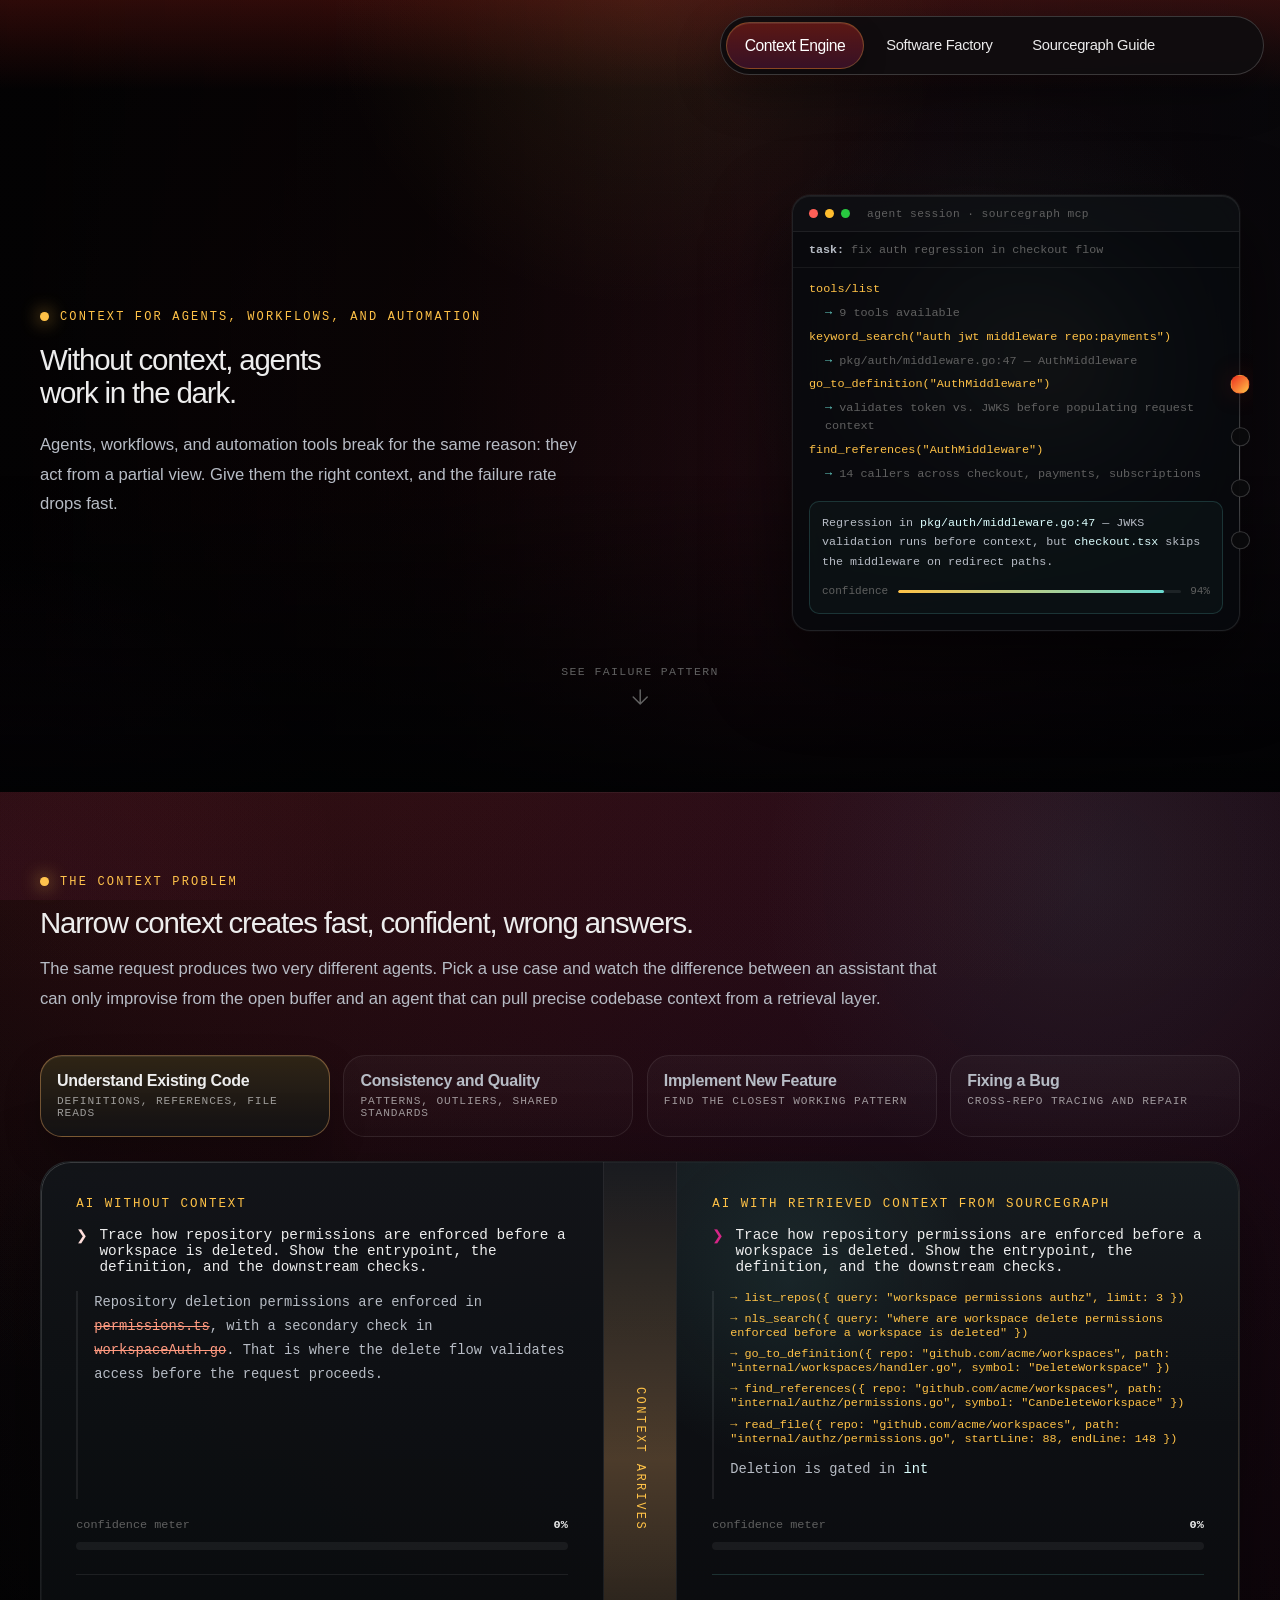
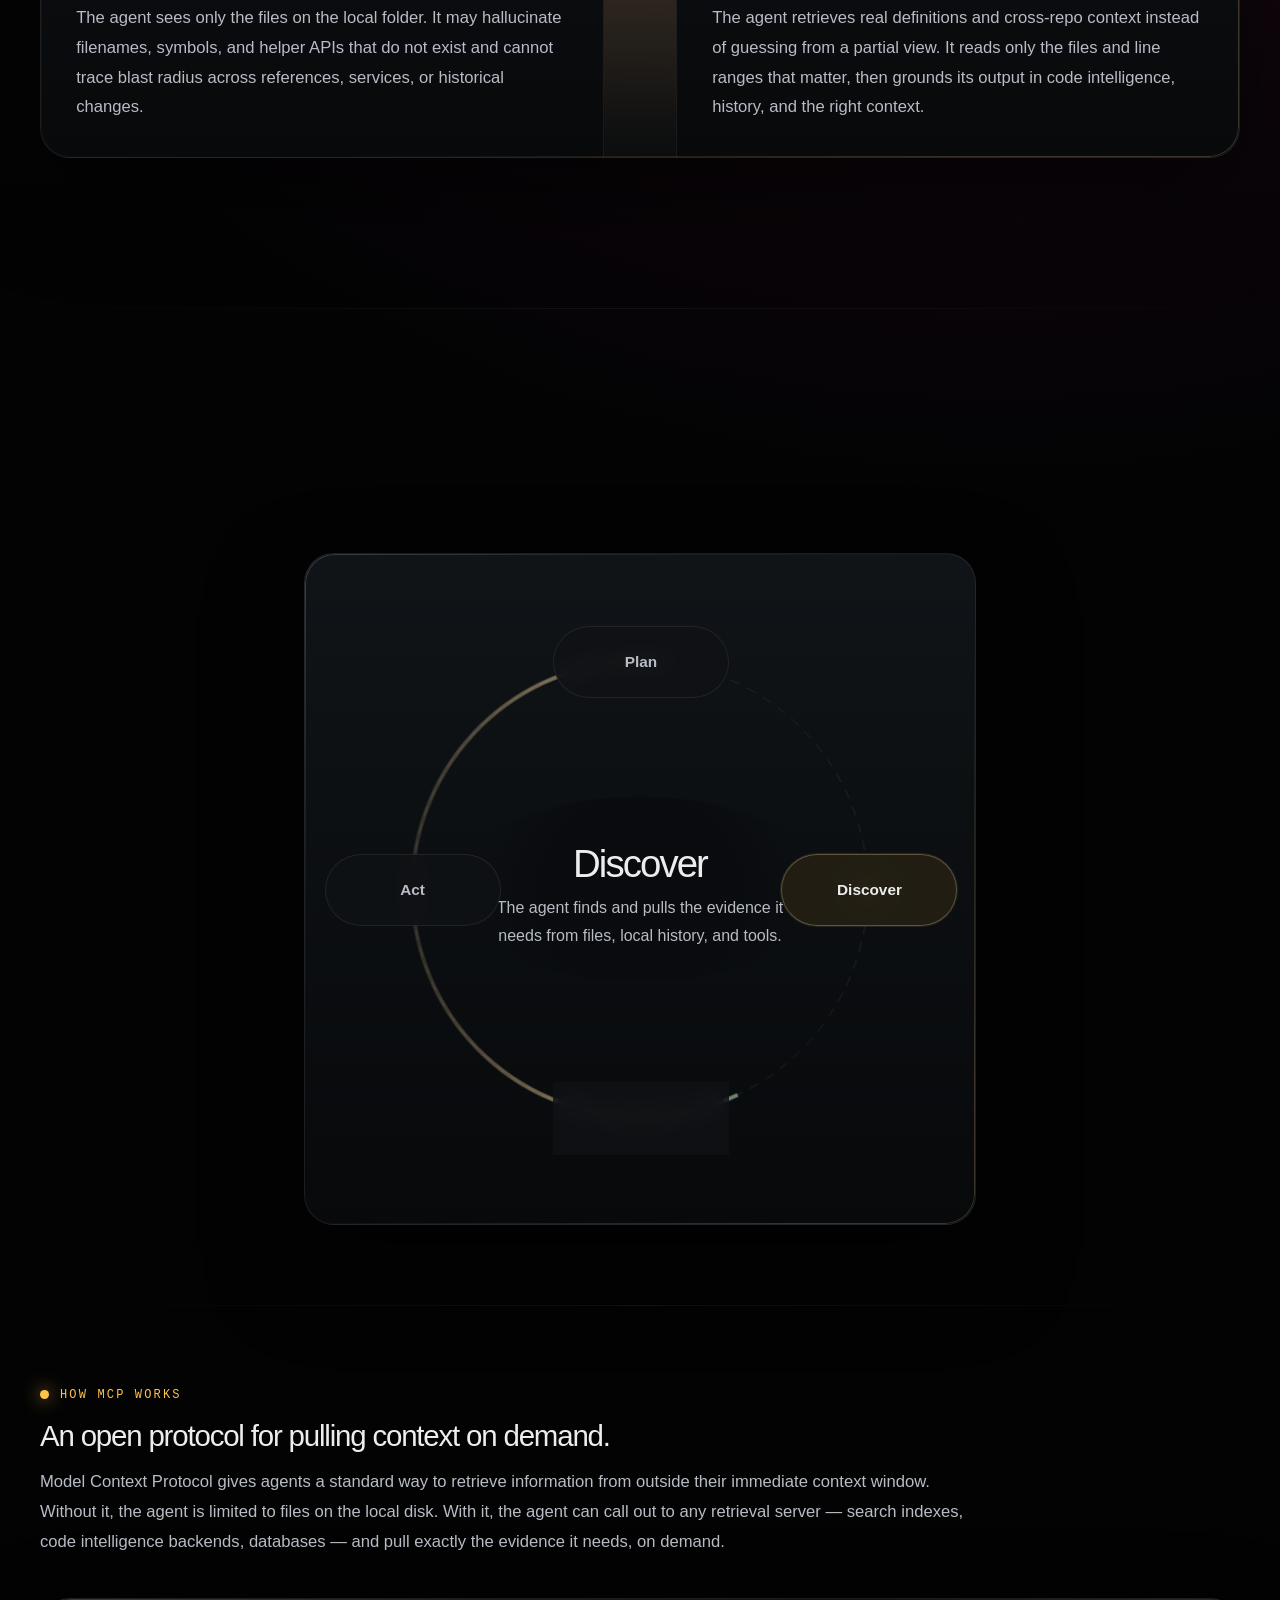
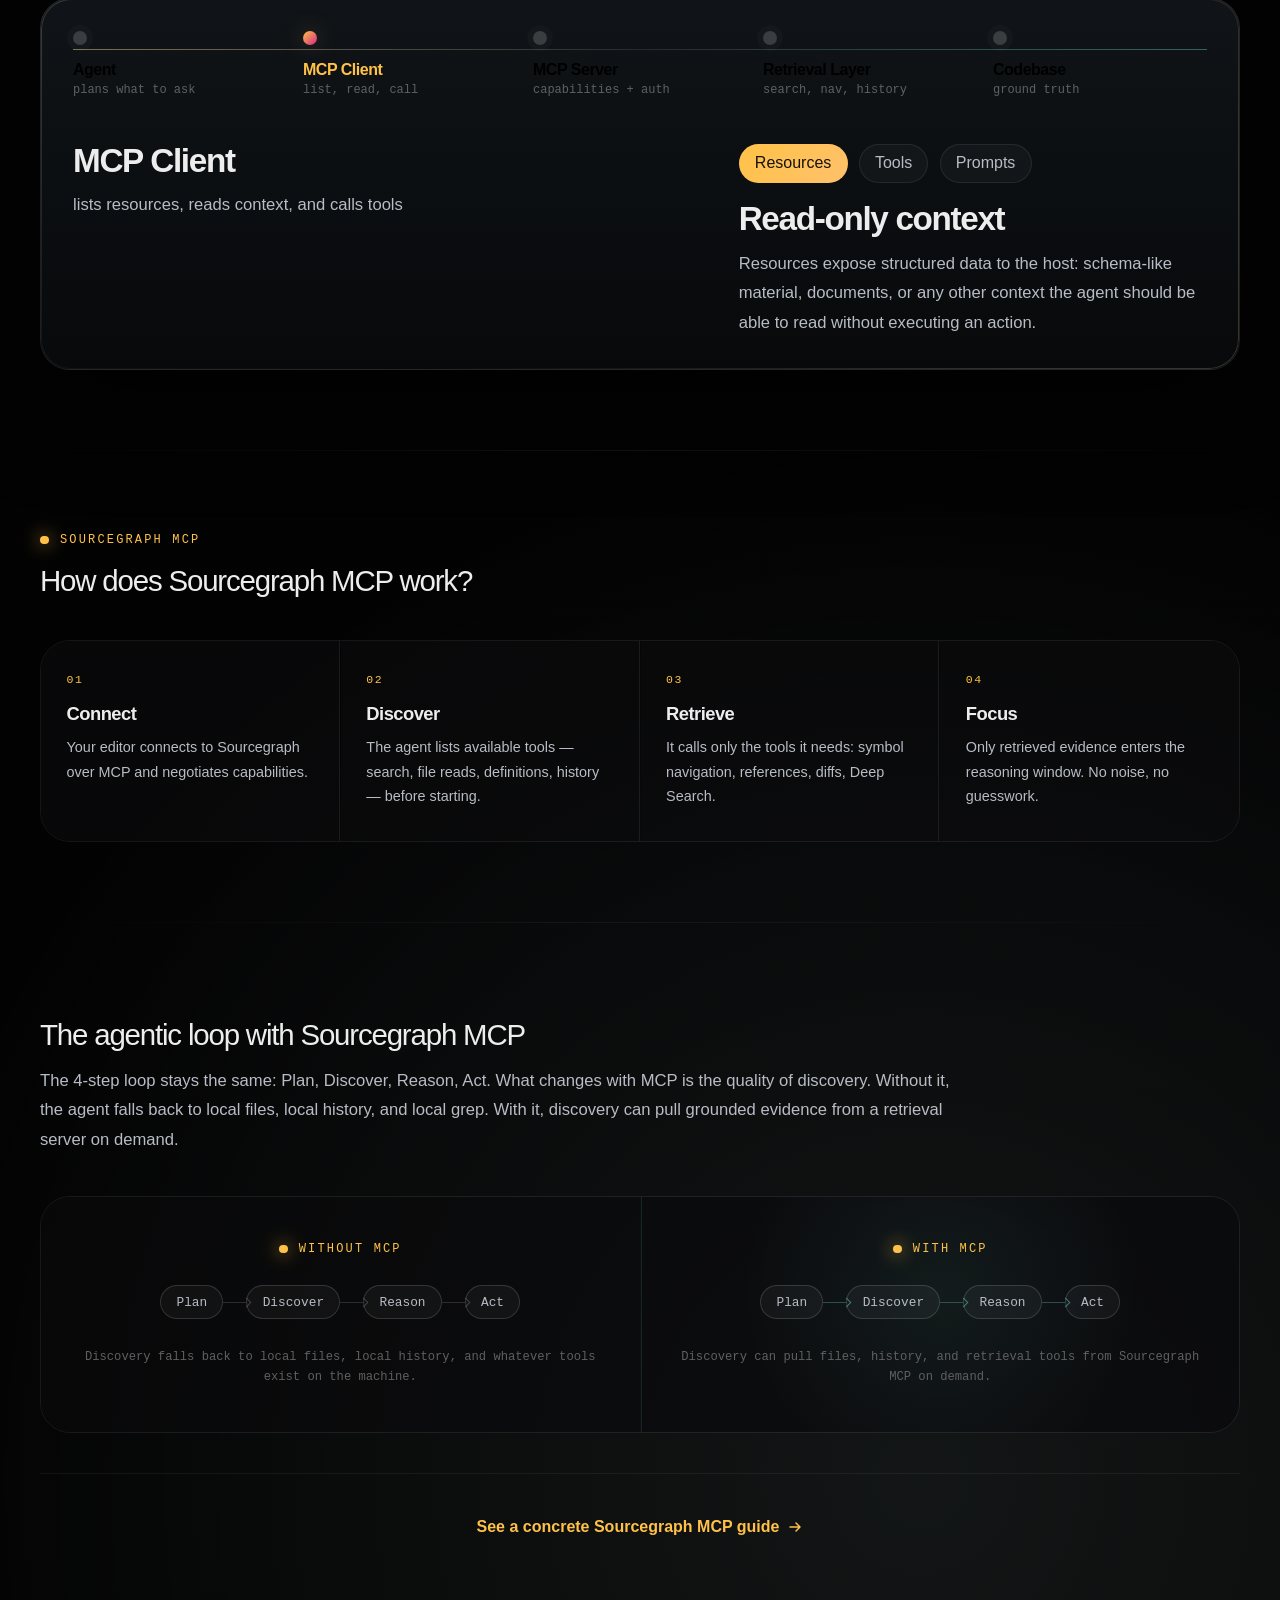
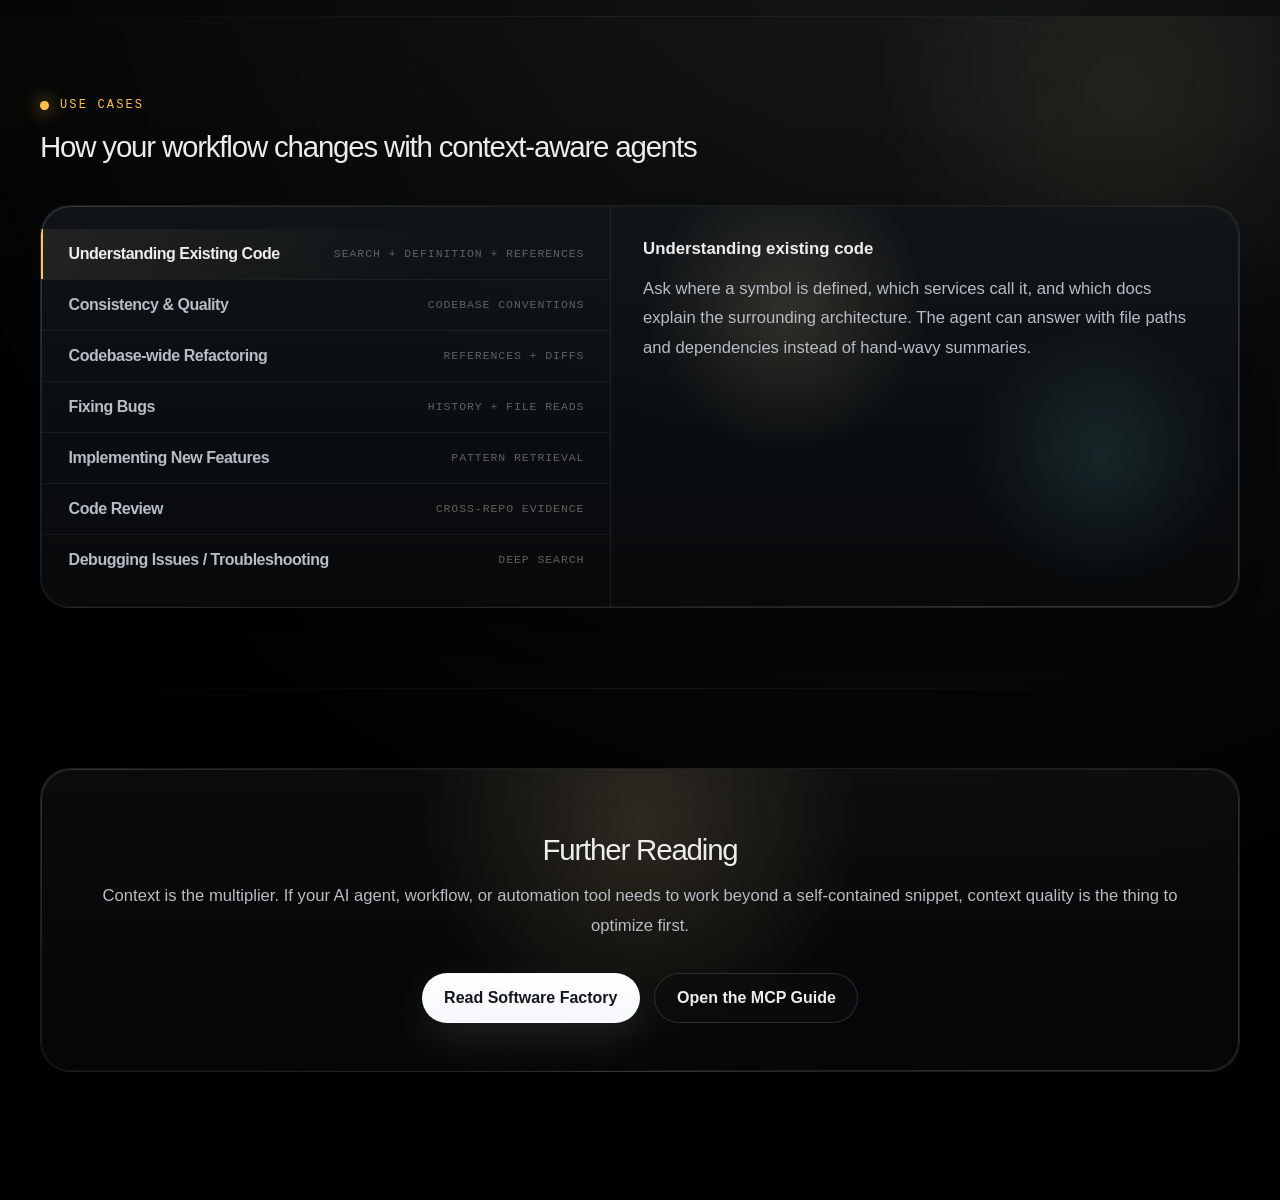
==== index.html @ c7899872 "commit" ====
<!DOCTYPE html>
<html lang="en">
<head>
  <meta charset="UTF-8">
  <meta name="viewport" content="width=device-width, initial-scale=1.0">
  <title>Context for AI Agents | Why Retrieval Prevents Failure</title>
  <meta name="description" content="A microsite about getting the right context into agents, workflows, and automation tools so they stop failing, with Sourcegraph MCP as one concrete implementation.">
  <link rel="icon" href="data:image/svg+xml,%3Csvg xmlns='http://www.w3.org/2000/svg' viewBox='0 0 64 64'%3E%3Cdefs%3E%3ClinearGradient id='g' x1='0%25' y1='0%25' x2='100%25' y2='100%25'%3E%3Cstop offset='0%25' stop-color='%23ffe0a3'/%3E%3Cstop offset='100%25' stop-color='%2369d9d0'/%3E%3C/linearGradient%3E%3C/defs%3E%3Crect width='64' height='64' rx='18' fill='%23040506'/%3E%3Ccircle cx='32' cy='32' r='16' fill='url(%23g)'/%3E%3Ccircle cx='27' cy='26' r='5' fill='white' fill-opacity='.9'/%3E%3C/svg%3E">
  <link rel="preconnect" href="https://cdn.prod.website-files.com" crossorigin>
  <link rel="stylesheet" href="./assets/site.css">
</head>
<body>
  <div class="page-progress" aria-hidden="true"></div>

  <div class="site-utility">
    <nav class="utility-group" aria-label="Primary">
      <a class="utility-link utility-link-brand" href="#top" aria-current="page">
        <span class="brand-text">Context Engine</span>
      </a>
      <a class="utility-link" href="./context-problem.html">Software Factory</a>
      <a class="utility-link" href="./mcp-guide.html">Sourcegraph Guide</a>
    </nav>
  </div>

  <aside class="chapter-rail" aria-label="Page chapters">
    <span class="chapter-kicker">Chapters</span>
    <a class="chapter-link is-active" href="#context-problem" data-chapter-target="context-problem" aria-current="location">
      <span class="chapter-dot" aria-hidden="true"></span>
      <span class="chapter-copy">
        <span class="chapter-index">01</span>
        <span class="chapter-title">Context Problem</span>
      </span>
    </a>
    <a class="chapter-link" href="#context-loop" data-chapter-target="context-loop">
      <span class="chapter-dot" aria-hidden="true"></span>
      <span class="chapter-copy">
        <span class="chapter-index">02</span>
        <span class="chapter-title">Context Loop</span>
      </span>
    </a>
    <a class="chapter-link" href="#how-mcp-works" data-chapter-target="how-mcp-works">
      <span class="chapter-dot" aria-hidden="true"></span>
      <span class="chapter-copy">
        <span class="chapter-index">03</span>
        <span class="chapter-title">How MCP Works</span>
      </span>
    </a>
    <a class="chapter-link" href="#use-cases" data-chapter-target="use-cases">
      <span class="chapter-dot" aria-hidden="true"></span>
      <span class="chapter-copy">
        <span class="chapter-index">04</span>
        <span class="chapter-title">Use Cases</span>
      </span>
    </a>
  </aside>

  <div id="pageIntro" aria-hidden="true"></div>

  <main id="top">
    <section class="hero" aria-labelledby="heroTitle">
      <div class="hero-stage" id="heroScene" aria-hidden="true">
        <div class="scene-backdrop"></div>
        <div class="scan-halo"></div>
      </div>

      <div class="container hero-layout">
        <div class="hero-copy reveal">
          <span class="eyebrow">Context for Agents, Workflows, and Automation</span>
          <p class="hero-statement" id="heroTitle">
            <span data-typewriter="Without context, agents work in the dark."></span>
          </p>
          <p class="hero-support">
            Agents, workflows, and automation tools break for the same reason: they act from a partial view. Give them the right context, and the failure rate drops fast.
          </p>
        </div>

        <div class="hero-demo" aria-hidden="true">
          <div class="demo-chrome">
            <span class="demo-dot demo-dot-r"></span>
            <span class="demo-dot demo-dot-y"></span>
            <span class="demo-dot demo-dot-g"></span>
            <span class="demo-chrome-label">agent session · sourcegraph mcp</span>
          </div>
          <div class="demo-task">
            <strong>task:</strong> fix auth regression in checkout flow
          </div>
          <div class="demo-stream">
            <div class="demo-step is-call">tools/list</div>
            <div class="demo-step is-result">9 tools available</div>
            <div class="demo-step is-call">keyword_search("auth jwt middleware repo:payments")</div>
            <div class="demo-step is-result">pkg/auth/middleware.go:47 — AuthMiddleware</div>
            <div class="demo-step is-call">go_to_definition("AuthMiddleware")</div>
            <div class="demo-step is-result">validates token vs. JWKS before populating request context</div>
            <div class="demo-step is-call">find_references("AuthMiddleware")</div>
            <div class="demo-step is-result">14 callers across checkout, payments, subscriptions</div>
          </div>
          <div class="demo-answer-block">
            Regression in <code>pkg/auth/middleware.go:47</code> — JWKS validation runs before context, but <code>checkout.tsx</code> skips the middleware on redirect paths.
            <div class="demo-confidence">
              <span>confidence</span>
              <div class="demo-confidence-bar">
                <div class="demo-confidence-fill"></div>
              </div>
              <span>94%</span>
            </div>
          </div>
        </div>

        <div class="hero-scroll-action">
          <a class="scroll-cue" id="heroCta" href="#context-problem">
            <span class="scroll-cue-text">See failure pattern</span>
            <span class="scroll-cue-icon" aria-hidden="true">
              <svg width="22" height="22" viewBox="0 0 22 22" fill="none">
                <path d="M11 4v14M4 11l7 7 7-7" stroke="currentColor" stroke-width="1.5" stroke-linecap="round" stroke-linejoin="round"/>
              </svg>
            </span>
          </a>
        </div>
      </div>
    </section>

    <section class="section problem-section" id="context-problem">
      <div class="container">
        <div class="section-heading reveal">
          <span class="eyebrow">The Context Problem</span>
          <h2 class="section-title section-title-small statement-title">Narrow context creates fast, confident, wrong answers.</h2>
          <p class="section-copy">
            The same request produces two very different agents. Pick a use case and watch the difference between an assistant that can only improvise from the open buffer and an agent that can pull precise codebase context from a retrieval layer.
          </p>
        </div>

        <div class="question-bar reveal">
          <button class="question-pill is-active" type="button" data-question-index="0">
            <span class="question-pill-title">Understand Existing Code</span>
            <span class="question-pill-meta">definitions, references, file reads</span>
          </button>
          <button class="question-pill" type="button" data-question-index="1">
            <span class="question-pill-title">Consistency and Quality</span>
            <span class="question-pill-meta">patterns, outliers, shared standards</span>
          </button>
          <button class="question-pill" type="button" data-question-index="2">
            <span class="question-pill-title">Implement New Feature</span>
            <span class="question-pill-meta">find the closest working pattern</span>
          </button>
          <button class="question-pill" type="button" data-question-index="3">
            <span class="question-pill-title">Fixing a Bug</span>
            <span class="question-pill-meta">cross-repo tracing and repair</span>
          </button>
        </div>

        <div class="contrast-stage reveal" id="problemDemo">
          <article class="contrast-column">
            <p class="contrast-label">AI without context</p>

            <div class="console-view">
              <div class="console-query">
                <span class="prompt">❯</span>
                <span id="withoutQuery">Trace how repository permissions are enforced before a workspace is deleted. Show the entrypoint, the definition, and the downstream checks.</span>
              </div>
              <div class="console-response">
                <p id="withoutResponse"></p>
              </div>
              <div class="confidence">
                <div class="confidence-meta">
                  <span>confidence meter</span>
                  <strong id="withoutConfidence">0%</strong>
                </div>
                <div class="confidence-bar">
                  <div class="confidence-fill blind" id="withoutConfidenceFill"></div>
                </div>
              </div>
            </div>

            <p class="contrast-copy">
              The agent sees only the files on the local folder. It may hallucinate filenames, symbols, and helper APIs that do not exist and cannot trace blast radius across references, services, or historical changes.
            </p>
          </article>

          <div class="contrast-divider" aria-hidden="true">
            <span>Context arrives</span>
          </div>

          <article class="contrast-column contrast-column-lit">
            <p class="contrast-label">AI with retrieved context from Sourcegraph</p>

            <div class="console-view console-view-lit">
              <div class="console-query">
                <span class="prompt prompt-good">❯</span>
                <span id="withQuery">Trace how repository permissions are enforced before a workspace is deleted. Show the entrypoint, the definition, and the downstream checks.</span>
              </div>
              <div class="console-response">
                <div class="log-stream" id="contextLogs"></div>
                <p id="withResponse"></p>
              </div>
              <div class="confidence">
                <div class="confidence-meta">
                  <span>confidence meter</span>
                  <strong id="withConfidence">0%</strong>
                </div>
                <div class="confidence-bar">
                  <div class="confidence-fill lit" id="withConfidenceFill"></div>
                </div>
              </div>
            </div>

            <p class="contrast-copy">
              The agent retrieves real definitions and cross-repo context instead of guessing from a partial view. It reads only the files and line ranges that matter, then grounds its output in code intelligence, history, and the right context.
            </p>
          </article>
        </div>

        <div class="problem-footer reveal">
          <a class="text-link" href="./context-problem.html">
            Read Software Factory
            <svg width="16" height="16" viewBox="0 0 16 16" fill="none" aria-hidden="true">
              <path d="M3 8H13M9 4L13 8L9 12" stroke="currentColor" stroke-width="1.5" stroke-linecap="round" stroke-linejoin="round"></path>
            </svg>
          </a>
        </div>
      </div>
    </section>

    <div class="section-anchor" id="inside-outside-loop" aria-hidden="true"></div>

    <section class="section loop-section" id="context-loop">
      <div class="container">
        <div class="section-heading reveal">
          <h2 class="section-title section-title-small statement-title">How Agents Gather Context</h2>
          <p class="section-copy">
            This is not a linear sequence. An agent may plan, retrieve, synthesize, and then return to retrieval several times before acting. The quality of each cycle depends on the context surface available — and retrieval is where most agents fall short.
          </p>
        </div>

        <div class="loop-layout">
          <article class="loop-shell reveal" id="loopShell">
            <canvas class="loop-canvas" id="loopCanvas" aria-hidden="true"></canvas>

            <div class="loop-core">
              <p class="loop-stage-title" id="loopStageTitle">Plan</p>
              <p class="loop-stage-description" id="loopStageDescription">The agent interprets the task and identifies what context is missing.</p>
            </div>

            <button class="loop-point active" type="button" data-angle="-90" data-title="Plan" data-description="The agent interprets the task and identifies what context is missing before it starts editing or answering.">
              <strong>Plan</strong>
            </button>
            <button class="loop-point" type="button" data-angle="0" data-title="Discover" data-description="The agent finds and pulls the evidence it needs from files, local history, and tools.">
              <strong>Discover</strong>
            </button>
            <button class="loop-point" type="button" data-angle="90" data-title="Reason" data-description="The agent synthesizes that context, decides what to do, and checks for constraints or risks.">
              <strong>Reason</strong>
            </button>
            <button class="loop-point" type="button" data-angle="180" data-title="Act" data-description="The agent produces the output: an answer, code change, workflow step, or automation action grounded in the context it found.">
              <strong>Act</strong>
            </button>
          </article>

        </div>
      </div>
    </section>

    <section class="section protocol-section" id="how-mcp-works">
      <div class="container">
        <div class="section-heading reveal">
          <span class="eyebrow">How MCP Works</span>
          <h2 class="section-title statement-title">An open protocol for pulling context on demand.</h2>
          <p class="section-copy">
            Model Context Protocol gives agents a standard way to retrieve information from outside their immediate context window. Without it, the agent is limited to files on the local disk. With it, the agent can call out to any retrieval server — search indexes, code intelligence backends, databases — and pull exactly the evidence it needs, on demand.
          </p>
        </div>

        <div class="protocol-stage reveal" data-tab-group>
          <div class="protocol-rail" id="protocolRail" aria-label="Agent to codebase flow">
            <button class="protocol-node is-active" type="button" data-node-index="0">
              <span class="protocol-node-title">Agent</span>
              <span class="protocol-node-copy">plans what to ask</span>
            </button>
            <button class="protocol-node" type="button" data-node-index="1">
              <span class="protocol-node-title">MCP Client</span>
              <span class="protocol-node-copy">list, read, call</span>
            </button>
            <button class="protocol-node" type="button" data-node-index="2">
              <span class="protocol-node-title">MCP Server</span>
              <span class="protocol-node-copy">capabilities + auth</span>
            </button>
            <button class="protocol-node" type="button" data-node-index="3">
              <span class="protocol-node-title">Retrieval Layer</span>
              <span class="protocol-node-copy">search, nav, history</span>
            </button>
            <button class="protocol-node" type="button" data-node-index="4">
              <span class="protocol-node-title">Codebase</span>
              <span class="protocol-node-copy">ground truth</span>
            </button>
          </div>

          <div class="protocol-active">
            <h3 id="protocolTitle">Agent</h3>
            <p id="protocolText">plans what to ask</p>
          </div>

          <div class="protocol-facets">
            <div class="config-tab-row">
              <button class="config-tab is-active" type="button" data-tab-target="resources">Resources</button>
              <button class="config-tab" type="button" data-tab-target="tools">Tools</button>
              <button class="config-tab" type="button" data-tab-target="prompts">Prompts</button>
            </div>

            <div class="facet-panels">
              <div class="facet-panel is-active" data-tab-panel="resources">
                <h3>Read-only context</h3>
                <p>Resources expose structured data to the host: schema-like material, documents, or any other context the agent should be able to read without executing an action.</p>
              </div>
              <div class="facet-panel" data-tab-panel="tools">
                <h3>Executable actions</h3>
                <p>Tools are the workhorses. The agent lists them, then executes focused actions like repo discovery, code search, file reads, symbol navigation, revision comparison, contributor lookup, or Deep Search.</p>
              </div>
              <div class="facet-panel" data-tab-panel="prompts">
                <h3>Reusable templates</h3>
                <p>Prompts package guidance and examples so hosts can reuse proven workflows. They help structure the interaction without overloading every request with boilerplate.</p>
              </div>
            </div>
          </div>

        </div>
      </div>
    </section>

    <section class="section sourcegraph-mcp-section" id="sourcegraph-mcp-works">
      <div class="container">
        <div class="section-heading reveal">
          <span class="eyebrow">Sourcegraph MCP</span>
          <h2 class="section-title statement-title">How does Sourcegraph MCP work?</h2>
        </div>

        <ol class="sgmcp-steps reveal">
          <li class="sgmcp-step">
            <span class="sgmcp-num">01</span>
            <strong>Connect</strong>
            <p>Your editor connects to Sourcegraph over MCP and negotiates capabilities.</p>
          </li>
          <li class="sgmcp-step">
            <span class="sgmcp-num">02</span>
            <strong>Discover</strong>
            <p>The agent lists available tools — search, file reads, definitions, history — before starting.</p>
          </li>
          <li class="sgmcp-step">
            <span class="sgmcp-num">03</span>
            <strong>Retrieve</strong>
            <p>It calls only the tools it needs: symbol navigation, references, diffs, Deep Search.</p>
          </li>
          <li class="sgmcp-step">
            <span class="sgmcp-num">04</span>
            <strong>Focus</strong>
            <p>Only retrieved evidence enters the reasoning window. No noise, no guesswork.</p>
          </li>
        </ol>
      </div>
    </section>

    <section class="section loop-mcp-section" id="loop-with-mcp">
      <div class="container">
        <div class="section-heading reveal">
          <h2 class="section-title statement-title">The agentic loop with Sourcegraph MCP</h2>
          <p class="section-copy">
            The 4-step loop stays the same: Plan, Discover, Reason, Act. What changes with MCP is the quality of discovery. Without it, the agent falls back to local files, local history, and local grep. With it, discovery can pull grounded evidence from a retrieval server on demand.
          </p>
        </div>

        <div class="loop-compare reveal">
          <div class="loop-compare-col">
            <span class="eyebrow">Without MCP</span>
            <div class="loop-flow">
              <div class="loop-flow-node">Plan</div>
              <div class="loop-flow-connector" aria-hidden="true"></div>
              <div class="loop-flow-node">Discover</div>
              <div class="loop-flow-connector" aria-hidden="true"></div>
              <div class="loop-flow-node">Reason</div>
              <div class="loop-flow-connector" aria-hidden="true"></div>
              <div class="loop-flow-node">Act</div>
            </div>
            <p class="loop-compare-note">Discovery falls back to local files, local history, and whatever tools exist on the machine.</p>
          </div>

          <div class="loop-compare-col loop-compare-col-lit">
            <span class="eyebrow">With MCP</span>
            <div class="loop-flow">
              <div class="loop-flow-node">Plan</div>
              <div class="loop-flow-connector loop-flow-connector-lit" aria-hidden="true"></div>
              <div class="loop-flow-node">Discover</div>
              <div class="loop-flow-connector loop-flow-connector-lit" aria-hidden="true"></div>
              <div class="loop-flow-node">Reason</div>
              <div class="loop-flow-connector loop-flow-connector-lit" aria-hidden="true"></div>
              <div class="loop-flow-node">Act</div>
            </div>
            <p class="loop-compare-note">Discovery can pull files, history, and retrieval tools from Sourcegraph MCP on demand.</p>
          </div>
        </div>

        <div class="loop-mcp-cta reveal">
          <a class="text-link" href="./mcp-guide.html">
            See a concrete Sourcegraph MCP guide
            <svg width="16" height="16" viewBox="0 0 16 16" fill="none" aria-hidden="true">
              <path d="M3 8H13M9 4L13 8L9 12" stroke="currentColor" stroke-width="1.5" stroke-linecap="round" stroke-linejoin="round"></path>
            </svg>
          </a>
        </div>
      </div>
    </section>

    <section class="section use-cases-section" id="use-cases">
      <div class="container">
        <div class="section-heading reveal">
          <span class="eyebrow">Use Cases</span>
          <h2 class="section-title statement-title">How your workflow changes with context-aware agents</h2>
        </div>


        <div class="use-case-stage reveal">
          <div class="use-case-list">
            <button class="use-case-trigger is-active" type="button" data-spotlight-key="existing">
              <span class="use-case-name">Understanding Existing Code</span>
              <span class="use-case-note">search + definition + references</span>
            </button>
            <button class="use-case-trigger" type="button" data-spotlight-key="quality">
              <span class="use-case-name">Consistency &amp; Quality</span>
              <span class="use-case-note">codebase conventions</span>
            </button>
            <button class="use-case-trigger" type="button" data-spotlight-key="refactor">
              <span class="use-case-name">Codebase-wide Refactoring</span>
              <span class="use-case-note">references + diffs</span>
            </button>
            <button class="use-case-trigger" type="button" data-spotlight-key="bug">
              <span class="use-case-name">Fixing Bugs</span>
              <span class="use-case-note">history + file reads</span>
            </button>
            <button class="use-case-trigger" type="button" data-spotlight-key="feature">
              <span class="use-case-name">Implementing New Features</span>
              <span class="use-case-note">pattern retrieval</span>
            </button>
            <button class="use-case-trigger" type="button" data-spotlight-key="review">
              <span class="use-case-name">Code Review</span>
              <span class="use-case-note">cross-repo evidence</span>
            </button>
            <button class="use-case-trigger" type="button" data-spotlight-key="debug">
              <span class="use-case-name">Debugging Issues / Troubleshooting</span>
              <span class="use-case-note">deep search</span>
            </button>
          </div>

          <article class="use-case-spotlight">
            <strong data-spotlight-title>Understanding existing code</strong>
            <p data-spotlight-text>
              Ask where a symbol is defined, which services call it, and which docs explain the surrounding architecture. The agent can answer with file paths and dependencies instead of hand-wavy summaries.
            </p>
          </article>
        </div>
      </div>
    </section>

    <section class="section footer-cta">
      <div class="container">
        <div class="cta-inner reveal">
          <h2 class="section-title statement-title">Further Reading</h2>
          <p class="section-copy">
            Context is the multiplier. If your AI agent, workflow, or automation tool needs to work beyond a self-contained snippet, context quality is the thing to optimize first.
          </p>
          <div class="actions actions-center">
            <a class="btn" href="./context-problem.html">Read Software Factory</a>
            <a class="ghost-btn" href="./mcp-guide.html">Open the MCP Guide</a>
          </div>
        </div>
      </div>
    </section>
  </main>

  <script src="./assets/site.js"></script>
</body>
</html>
---- assets/site.css ----
@font-face {
  font-family: "Poly Sans";
  src: url("https://cdn.prod.website-files.com/673f71b4ebbb99190437de75/67a65a1bf1b61ae0a9bf86fb_PolySans-Slim-300.woff2") format("woff2");
  font-weight: 300;
  font-style: normal;
  font-display: swap;
}

@font-face {
  font-family: "Poly Sans";
  src: url("https://cdn.prod.website-files.com/673f71b4ebbb99190437de75/6797d415f3c544b1b38896d6_PolySans-Neutral.woff2") format("woff2");
  font-weight: 400;
  font-style: normal;
  font-display: swap;
}

@font-face {
  font-family: "Poly Sans";
  src: url("https://cdn.prod.website-files.com/673f71b4ebbb99190437de75/6797d3e6f3c544b1b3886ff6_PolySans-Median.woff2") format("woff2");
  font-weight: 500;
  font-style: normal;
  font-display: swap;
}

@font-face {
  font-family: "Poly Sans";
  src: url("https://cdn.prod.website-files.com/673f71b4ebbb99190437de75/67a65a1b9a6c93b3f0e47b62_PolySans-Bulky-700.woff2") format("woff2");
  font-weight: 700;
  font-style: normal;
  font-display: swap;
}

@font-face {
  font-family: "Poly Sans Mono";
  src: url("https://cdn.prod.website-files.com/673f71b4ebbb99190437de75/67a65a9d3aca84231d57380a_PolySans-SlimMono-300.woff2") format("woff2");
  font-weight: 300;
  font-style: normal;
  font-display: swap;
}

@font-face {
  font-family: "Poly Sans Mono";
  src: url("https://cdn.prod.website-files.com/673f71b4ebbb99190437de75/67a65a9e8bd8b0fe39496334_PolySans-NeutralMono-400.woff2") format("woff2");
  font-weight: 400;
  font-style: normal;
  font-display: swap;
}

:root {
  --bg: #050506;
  --bg-deep: #020202;
  --surface: rgba(12, 12, 14, 0.74);
  --surface-strong: rgba(9, 9, 11, 0.9);
  --surface-soft: rgba(255, 255, 255, 0.035);
  --line: rgba(255, 255, 255, 0.08);
  --line-strong: #343434;
  --text: #ededed;
  --text-dim: #b7bcc5;
  --text-soft: #606060;
  --amber: #ed2e20;
  --gold: #ffc247;
  --teal: #d62687;
  --ice: #dcfefe;
  --blind: #ffdfdc;
  --shadow: 0 40px 90px rgba(0, 0, 0, 0.5);
  --radius: 30px;
  --radius-sm: 18px;
  --container: min(1200px, calc(100vw - 2.6rem));
  --display: "Poly Sans", Arial, sans-serif;
  --body: "Poly Sans", Arial, sans-serif;
  --mono: "Poly Sans Mono", "Roboto Mono", ui-monospace, monospace;
  --utility-offset: 88px;
}

*,
*::before,
*::after {
  box-sizing: border-box;
}

html {
  scroll-behavior: smooth;
}

body {
  margin: 0;
  font-family: var(--body);
  color: var(--text);
  background:
    radial-gradient(circle at 16% 6%, rgba(237, 46, 32, 0.2), transparent 18%),
    radial-gradient(circle at 78% 14%, rgba(214, 38, 135, 0.14), transparent 24%),
    radial-gradient(circle at 72% 78%, rgba(220, 254, 254, 0.08), transparent 22%),
    linear-gradient(180deg, #070707 0%, #030304 34%, #020202 100%);
  min-height: 100vh;
  overflow-x: hidden;
}

body::before {
  content: "";
  position: fixed;
  inset: 0;
  pointer-events: none;
  background-image:
    linear-gradient(rgba(255, 255, 255, 0.03) 1px, transparent 1px),
    linear-gradient(90deg, rgba(255, 255, 255, 0.03) 1px, transparent 1px);
  background-size: 96px 96px;
  mask-image: radial-gradient(circle at center, black 36%, transparent 82%);
  opacity: 0.28;
}

body::after {
  content: "";
  position: fixed;
  inset: 0;
  pointer-events: none;
  background:
    linear-gradient(180deg, rgba(237, 46, 32, 0.18) 0%, transparent 10%),
    radial-gradient(circle at 50% 0%, rgba(255, 194, 71, 0.08), transparent 28%),
    radial-gradient(circle at 0% 100%, rgba(214, 38, 135, 0.08), transparent 22%);
  mix-blend-mode: screen;
}

a {
  color: inherit;
  text-decoration: none;
}

button,
input,
select,
textarea {
  font: inherit;
}

img,
svg,
canvas {
  display: block;
  max-width: 100%;
}

code,
pre {
  font-family: var(--mono);
}

::selection {
  background: rgba(255, 182, 105, 0.25);
  color: white;
}

::-webkit-scrollbar {
  width: 10px;
}

::-webkit-scrollbar-track {
  background: #020304;
}

::-webkit-scrollbar-thumb {
  background: linear-gradient(180deg, rgba(255, 182, 105, 0.9), rgba(105, 217, 208, 0.7));
  border-radius: 999px;
  border: 2px solid #020304;
}

.page-progress {
  position: fixed;
  top: 0;
  left: 0;
  width: 0;
  height: 3px;
  z-index: 200;
  background: linear-gradient(90deg, var(--amber), var(--gold), var(--ice));
  box-shadow: 0 0 30px rgba(255, 182, 105, 0.45);
}

.container {
  width: var(--container);
  margin: 0 auto;
}

.section-anchor {
  position: relative;
  top: calc(var(--utility-offset) * -1);
  display: block;
  height: 0;
}

section[id] {
  scroll-margin-top: var(--utility-offset);
}

.section {
  position: relative;
  padding: 5rem 0;
}

.section::before {
  content: "";
  position: absolute;
  inset: 0 0 auto;
  height: 1px;
  background: linear-gradient(90deg, transparent, rgba(255, 255, 255, 0.12), transparent);
  opacity: 0.45;
}

.section-compact {
  padding: 4.5rem 0;
}

.section-market-grid {
  padding-top: 1.5rem;
}

.eyebrow {
  display: inline-flex;
  align-items: center;
  gap: 0.7rem;
  color: var(--gold);
  font-family: var(--mono);
  font-size: 0.75rem;
  letter-spacing: 0.18em;
  text-transform: uppercase;
}

.eyebrow::before {
  content: "";
  width: 0.55rem;
  height: 0.55rem;
  border-radius: 50%;
  background: currentColor;
  box-shadow: 0 0 18px currentColor;
}

.section-heading {
  max-width: 58rem;
  margin-bottom: 2.6rem;
}

.section-heading.centered {
  margin-left: auto;
  margin-right: auto;
  text-align: center;
}

.section-heading-inline {
  margin-bottom: 1.8rem;
}

.section-title {
  margin: 1rem 0 0.9rem;
  font-family: var(--display);
  font-size: clamp(2.2rem, 5vw, 4.5rem);
  line-height: 0.98;
  letter-spacing: -0.05em;
}

.section-title-small {
  font-size: clamp(1.8rem, 3.4vw, 2.75rem);
}

.statement-title {
  font-family: var(--display);
  font-size: clamp(1.35rem, 2.3vw, 2rem);
  font-weight: 500;
  line-height: 1.15;
  letter-spacing: -0.04em;
}

.section-copy,
.hero-support,
.contrast-copy,
.protocol-active p,
.facet-panel p,
.loop-note p,
.workbench-panel p,
.use-case-spotlight p,
.cta-inner p {
  margin: 0;
  color: var(--text-dim);
  line-height: 1.78;
  font-size: 1.04rem;
}

.section-copy + .section-copy {
  margin-top: 1rem;
}

.actions {
  display: flex;
  flex-wrap: wrap;
  gap: 0.9rem;
  margin-top: 2rem;
}

.actions-center {
  justify-content: center;
}

.btn,
.ghost-btn,
.nav-cta,
.question-pill,
.config-tab,
.copy-button,
.use-case-trigger,
.protocol-node,
.text-link {
  transition:
    transform 180ms ease,
    border-color 180ms ease,
    background-color 180ms ease,
    color 180ms ease,
    box-shadow 180ms ease,
    opacity 180ms ease;
}

.btn,
.ghost-btn,
.nav-cta {
  display: inline-flex;
  align-items: center;
  justify-content: center;
  gap: 0.7rem;
  padding: 0.95rem 1.35rem;
  border-radius: 999px;
  border: 1px solid transparent;
  font-weight: 700;
}

.btn {
  color: #14171f;
  background: linear-gradient(180deg, #ffffff 0%, #f5f7fb 100%);
  box-shadow: 0 18px 44px rgba(255, 255, 255, 0.1);
}

.ghost-btn,
.nav-cta {
  color: var(--text);
  border-color: rgba(255, 255, 255, 0.14);
  background: rgba(14, 14, 16, 0.64);
  backdrop-filter: blur(14px);
}

.btn:hover,
.ghost-btn:hover,
.nav-cta:hover,
.question-pill:hover,
.config-tab:hover,
.copy-button:hover,
.use-case-trigger:hover,
.protocol-node:hover,
.text-link:hover {
  transform: translateY(-2px);
}

.ghost-btn:hover,
.nav-cta:hover {
  border-color: rgba(255, 255, 255, 0.24);
  background: rgba(18, 18, 21, 0.82);
}

.text-link {
  display: inline-flex;
  align-items: center;
  gap: 0.5rem;
  margin-top: 1.25rem;
  color: var(--gold);
  font-weight: 700;
}

.text-link svg {
  transition: transform 180ms ease;
}

.text-link:hover svg {
  transform: translateX(4px);
}

.site-shell {
  position: relative;
  min-height: 100vh;
}

.site-nav {
  position: sticky;
  top: 0;
  z-index: 140;
  border-bottom: 1px solid rgba(255, 255, 255, 0.08);
  background:
    linear-gradient(180deg, rgba(8, 8, 10, 0.92), rgba(6, 6, 8, 0.82)),
    radial-gradient(circle at 18% 0%, rgba(237, 46, 32, 0.16), transparent 30%);
  backdrop-filter: blur(20px);
}

.site-nav-inner {
  width: var(--container);
  min-height: 5.3rem;
  margin: 0 auto;
  display: flex;
  align-items: center;
  justify-content: space-between;
  gap: 1rem;
}

.brand {
  display: inline-flex;
  align-items: center;
  gap: 0.8rem;
  padding: 0.8rem 1rem;
  border-radius: 999px;
  border: 1px solid rgba(255, 255, 255, 0.1);
  background: rgba(12, 12, 14, 0.62);
  font-family: var(--display);
  font-size: 0.98rem;
  font-weight: 600;
  letter-spacing: -0.03em;
}

.nav-links,
.nav-actions {
  display: flex;
  align-items: center;
  gap: 0.75rem;
}

.nav-links a {
  display: inline-flex;
  align-items: center;
  min-height: 2.8rem;
  padding: 0.7rem 0.95rem;
  border-radius: 999px;
  color: var(--text-dim);
  font-size: 0.94rem;
  transition:
    transform 180ms ease,
    color 180ms ease,
    background-color 180ms ease;
}

.nav-links a:hover,
.nav-links a[aria-current="page"] {
  color: var(--text);
  background: rgba(255, 255, 255, 0.06);
}

.page-hero {
  position: relative;
  padding: 5.5rem 0 3.8rem;
  background:
    radial-gradient(circle at 10% 8%, rgba(237, 46, 32, 0.14), transparent 22%),
    radial-gradient(circle at 88% 14%, rgba(255, 194, 71, 0.08), transparent 24%);
}

.page-hero::before {
  content: "";
  position: absolute;
  inset: 0;
  pointer-events: none;
  background: linear-gradient(180deg, rgba(255, 255, 255, 0.02), rgba(255, 255, 255, 0));
}

.page-hero-grid,
.guide-grid,
.stack-grid {
  display: grid;
  grid-template-columns: minmax(0, 1.1fr) minmax(18rem, 0.9fr);
  gap: 1.6rem;
  align-items: start;
}

.panel,
.guide-panel,
.story-panel,
.stack-card,
.loop-list-item,
.question-card,
.reference-card,
.table-panel,
.terminal-shell {
  position: relative;
  overflow: hidden;
  border: 1px solid rgba(255, 255, 255, 0.08);
  border-radius: var(--radius);
  background:
    linear-gradient(180deg, rgba(18, 22, 26, 0.88), rgba(8, 10, 12, 0.92)),
    rgba(255, 255, 255, 0.02);
  box-shadow: var(--shadow);
}

.panel::before,
.guide-panel::before,
.story-panel::before,
.stack-card::before,
.loop-list-item::before,
.question-card::before,
.reference-card::before,
.table-panel::before,
.terminal-shell::before {
  content: "";
  position: absolute;
  inset: 0;
  border-radius: inherit;
  padding: 1px;
  background: linear-gradient(140deg, rgba(255, 255, 255, 0.16), rgba(255, 255, 255, 0.04) 28%, transparent 52%, rgba(255, 224, 163, 0.16) 92%);
  -webkit-mask:
    linear-gradient(#fff 0 0) content-box,
    linear-gradient(#fff 0 0);
  -webkit-mask-composite: xor;
  mask-composite: exclude;
  pointer-events: none;
}

.panel,
.guide-panel,
.story-panel,
.stack-card,
.loop-list-item,
.question-card,
.reference-card,
.terminal-shell {
  padding: 1.7rem;
}

.page-side-panel {
  position: sticky;
  top: 6.5rem;
  align-self: start;
}

.page-side-panel,
.cta-panel {
  background:
    radial-gradient(circle at 18% 18%, rgba(255, 224, 163, 0.1), transparent 22%),
    linear-gradient(180deg, rgba(18, 22, 26, 0.9), rgba(8, 10, 12, 0.94));
}

.section-header {
  max-width: 60rem;
  margin-bottom: 2.5rem;
}

.section-header.centered {
  margin-left: auto;
  margin-right: auto;
  text-align: center;
}

.lede {
  margin: 0;
  max-width: 62ch;
  color: var(--text-dim);
  line-height: 1.78;
  font-size: 1.04rem;
}

.section-title.tight {
  max-width: 12ch;
}

.mini-list {
  margin: 1rem 0 0;
  padding: 0;
  list-style: none;
  display: grid;
  gap: 0.9rem;
}

.mini-list li {
  position: relative;
  padding-left: 1rem;
  color: var(--text-dim);
  line-height: 1.65;
}

.mini-list li::before {
  content: "";
  position: absolute;
  top: 0.7rem;
  left: 0;
  width: 0.38rem;
  height: 0.38rem;
  border-radius: 50%;
  background: var(--gold);
  box-shadow: 0 0 16px rgba(255, 194, 71, 0.32);
}

.score-list {
  margin-top: 1.35rem;
  display: grid;
  gap: 0.8rem;
}

.score-row {
  display: grid;
  grid-template-columns: minmax(0, 1fr) minmax(0, 1.2fr) auto;
  gap: 0.8rem;
  align-items: center;
  color: var(--text-dim);
  font-size: 0.94rem;
}

.score-bar {
  height: 0.55rem;
  border-radius: 999px;
  overflow: hidden;
  background: rgba(255, 255, 255, 0.08);
}

.score-bar b {
  display: block;
  height: 100%;
  border-radius: inherit;
  background: linear-gradient(90deg, var(--gold), var(--amber));
}

.guide-panel {
  display: flex;
  flex-direction: column;
  gap: 1rem;
}

.guide-steps {
  display: grid;
  gap: 1rem;
}

.guide-step {
  display: grid;
  grid-template-columns: auto 1fr;
  gap: 0.95rem;
  align-items: start;
}

.stack-number {
  display: inline-grid;
  place-items: center;
  width: 2.1rem;
  height: 2.1rem;
  border-radius: 50%;
  border: 1px solid rgba(255, 255, 255, 0.12);
  background: rgba(255, 255, 255, 0.05);
  color: var(--gold);
  font-family: var(--mono);
  font-size: 0.82rem;
}

.guide-step p,
.story-panel p,
.stack-card p,
.loop-list-item p,
.question-card p,
.reference-card p {
  margin: 0.45rem 0 0;
  color: var(--text-dim);
  line-height: 1.7;
}

.story-grid,
.reference-grid,
.question-grid {
  display: grid;
  grid-template-columns: repeat(3, minmax(0, 1fr));
  gap: 1.2rem;
}

.story-panel h3,
.stack-card h3,
.question-card h3,
.reference-card h3,
.loop-list-item strong {
  margin: 0;
  font-family: var(--display);
  font-size: clamp(1.2rem, 2vw, 1.6rem);
  line-height: 1.05;
  letter-spacing: -0.04em;
}

.stack-grid {
  grid-template-columns: minmax(0, 0.94fr) minmax(0, 1.06fr);
}

.context-stack,
.stack-list {
  display: grid;
  gap: 1rem;
  align-self: start;
}

.stack-card {
  position: relative;
  padding-left: 4.2rem;
}

.stack-card .stack-number {
  position: absolute;
  top: 1.35rem;
  left: 1.35rem;
}

.layer-1 {
  transform: translateX(0);
}

.layer-2 {
  transform: translateX(1rem);
}

.layer-3 {
  transform: translateX(2rem);
}

.loop-list-item {
  background:
    linear-gradient(180deg, rgba(13, 15, 18, 0.92), rgba(9, 10, 12, 0.96)),
    rgba(255, 255, 255, 0.02);
}

.question-grid {
  grid-template-columns: repeat(2, minmax(0, 1fr));
}

.question-card .answer {
  margin-top: 1rem;
  padding-top: 1rem;
  border-top: 1px solid rgba(255, 255, 255, 0.08);
}

.reference-card a {
  color: var(--gold);
  font-weight: 700;
}

.context-hero {
  padding-top: 6.4rem;
  min-height: calc(100svh - 1.5rem);
  display: flex;
  align-items: center;
  overflow: hidden;
}

.context-hero-layout {
  display: grid;
  grid-template-columns: minmax(0, 1fr) minmax(20rem, 34rem);
  gap: 2rem;
  align-items: center;
}

.context-hero-copy {
  min-width: 0;
  max-width: 42rem;
}

.context-hero-plane {
  position: relative;
  min-height: 32rem;
}

.context-hero-terminal {
  position: relative;
  min-height: 100%;
  display: flex;
  flex-direction: column;
  border: 1px solid rgba(255, 255, 255, 0.08);
  border-radius: calc(var(--radius) + 4px);
  background:
    radial-gradient(circle at top left, rgba(255, 224, 163, 0.08), transparent 22%),
    linear-gradient(180deg, rgba(15, 18, 21, 0.94), rgba(7, 8, 10, 0.98));
  box-shadow: 0 34px 90px rgba(0, 0, 0, 0.48);
  overflow: hidden;
}

.editorial-point p,
.evaluation-step p,
.failure-item p,
.source-entry p,
.evidence-node p {
  margin: 0;
  color: var(--text-dim);
  line-height: 1.68;
}

.source-kind,
.evaluation-index,
.factory-failure-index {
  color: var(--gold);
  font-family: var(--mono);
  font-size: 0.72rem;
  letter-spacing: 0.14em;
  text-transform: uppercase;
}
.context-failure-strip {
  min-height: 20rem;
  display: grid;
  grid-template-columns: repeat(3, minmax(0, 1fr));
  gap: 2.7rem;
  align-items: start;
  padding: 1.7rem 2.25rem 1.9rem;
  background:
    radial-gradient(circle at 20% 0%, rgba(255, 194, 71, 0.08), transparent 28%),
    radial-gradient(circle at 88% 12%, rgba(237, 46, 32, 0.12), transparent 24%),
    linear-gradient(180deg, rgba(9, 10, 14, 0.98), rgba(4, 5, 7, 1));
  border: 1px solid rgba(255, 255, 255, 0.08);
  border-radius: calc(var(--radius) + 6px);
  box-shadow:
    inset 0 1px 0 rgba(255, 255, 255, 0.04),
    0 34px 90px rgba(0, 0, 0, 0.48);
}

.context-failure-item {
  position: relative;
  display: grid;
  align-content: start;
  gap: 0.9rem;
  padding-top: 1.55rem;
  min-width: 0;
}

.context-failure-item::before {
  content: "";
  position: absolute;
  top: 0;
  left: 0;
  right: 0;
  height: 1px;
  background: linear-gradient(90deg, rgba(237, 46, 32, 0.95), rgba(255, 194, 71, 0.28), transparent 88%);
}

.context-bullet {
  width: 0.7rem;
  height: 0.7rem;
  border-radius: 50%;
  background: linear-gradient(135deg, rgba(255, 194, 71, 1), rgba(237, 46, 32, 0.92));
  box-shadow: 0 0 22px rgba(255, 194, 71, 0.18);
}

.context-failure-item h3 {
  margin: 0;
  font-family: var(--display);
  max-width: 6.2ch;
  font-size: clamp(1.55rem, 1.65vw, 2rem);
  line-height: 0.94;
  letter-spacing: -0.05em;
  text-wrap: balance;
}

.context-failure-item p {
  margin: 0;
  max-width: 10.5ch;
  color: var(--text-dim);
  font-size: clamp(0.92rem, 0.95vw, 1.08rem);
  line-height: 1.5;
}

.editorial-split,
.evidence-layout {
  display: grid;
  grid-template-columns: minmax(0, 1fr) minmax(18rem, 0.92fr);
  gap: 2rem;
  align-items: start;
}

.editorial-copy,
.evidence-copy {
  min-width: 0;
  display: grid;
  gap: 1.1rem;
}

.editorial-copy .lede,
.evidence-copy .lede {
  max-width: none;
}

.editorial-rail,
.evidence-flow {
  display: grid;
  gap: 1rem;
}

.editorial-rail-matrix {
  grid-template-columns: repeat(2, minmax(0, 1fr));
  gap: 1.25rem 1.5rem;
}

.editorial-point,
.evaluation-step,
.failure-item,
.source-entry,
.evidence-node {
  position: relative;
}

.editorial-point {
  display: grid;
  grid-template-columns: auto 1fr;
  gap: 1rem;
  align-items: start;
  padding: 1.2rem 0;
  border-top: 1px solid rgba(255, 255, 255, 0.08);
}

.editorial-rail-matrix .editorial-point {
  grid-template-columns: 1fr;
  gap: 0;
  min-height: 100%;
  padding: 1.3rem 1.4rem 1.35rem;
  border-top: 0;
  border: 1px solid rgba(255, 255, 255, 0.08);
  border-radius: 1.4rem;
  background:
    radial-gradient(circle at top left, rgba(255, 194, 71, 0.06), transparent 28%),
    linear-gradient(180deg, rgba(18, 18, 22, 0.92), rgba(8, 8, 10, 0.98));
  box-shadow:
    inset 0 1px 0 rgba(255, 255, 255, 0.04),
    0 18px 34px rgba(0, 0, 0, 0.24);
}

.editorial-rail-matrix .editorial-point:first-child {
  padding-top: 1.3rem;
}

.editorial-rail-matrix .editorial-point a {
  color: var(--gold);
  text-decoration: underline;
  text-underline-offset: 0.14em;
}

.editorial-rail-matrix .editorial-point a:hover {
  color: #fff1c7;
}

.editorial-point:first-child,
.failure-item:nth-child(-n + 2),
.source-entry:first-child {
  border-top: 0;
  padding-top: 0;
}

.editorial-point h3,
.evaluation-step h3,
.failure-item h3,
.source-entry h3 {
  margin: 0 0 0.45rem;
  font-family: var(--display);
  font-size: clamp(1.2rem, 2vw, 1.65rem);
  line-height: 1.04;
  letter-spacing: -0.04em;
}

.evaluation-track {
  position: relative;
  display: grid;
  gap: 1.15rem;
  max-width: 70rem;
  margin: 0 auto;
}

.evaluation-track::before {
  content: "";
  position: absolute;
  top: 0.7rem;
  bottom: 0.7rem;
  left: 0.45rem;
  width: 1px;
  background: linear-gradient(180deg, rgba(255, 194, 71, 0.42), rgba(255, 255, 255, 0.08));
}

.evaluation-step {
  display: grid;
  grid-template-columns: auto 1fr;
  gap: 1.2rem;
  padding-left: 2.2rem;
}

.evaluation-step h3,
.evaluation-step p {
  font-family: var(--body);
}

.evaluation-step h3 {
  font-weight: 700;
}

.evaluation-step::before {
  content: "";
  position: absolute;
  top: 0.32rem;
  left: 0;
  width: 0.95rem;
  height: 0.95rem;
  border-radius: 50%;
  background: linear-gradient(135deg, var(--amber), var(--gold));
  box-shadow: 0 0 22px rgba(255, 194, 71, 0.18);
}

.failure-grid,
.source-list {
  display: grid;
  grid-template-columns: repeat(2, minmax(0, 1fr));
  gap: 0 2rem;
}

.failure-item,
.source-entry {
  padding: 1.25rem 0;
  border-top: 1px solid rgba(255, 255, 255, 0.08);
}

.source-entry {
  display: grid;
  gap: 0.5rem;
}

.evidence-flow {
  position: relative;
  padding-left: 1.4rem;
}

.evidence-flow::before {
  content: "";
  position: absolute;
  top: 0.6rem;
  bottom: 0.6rem;
  left: 0;
  width: 1px;
  background: linear-gradient(180deg, rgba(255, 255, 255, 0.08), rgba(255, 194, 71, 0.38), rgba(255, 255, 255, 0.08));
}

.evidence-node {
  padding-left: 1.2rem;
}

.evidence-node::before {
  content: "";
  position: absolute;
  top: 0.2rem;
  left: -0.28rem;
  width: 0.62rem;
  height: 0.62rem;
  border-radius: 50%;
  border: 1px solid rgba(255, 255, 255, 0.18);
  background: rgba(255, 255, 255, 0.08);
}

.config-topbar,
.terminal-shell .editor-topbar {
  display: flex;
  align-items: flex-start;
  justify-content: space-between;
  gap: 1rem;
}

.config-panel,
.walkthrough-panel {
  padding: 1.7rem;
}

.table-panel {
  padding: 1rem;
}

.table-scroll {
  overflow-x: auto;
}

.tool-table {
  width: 100%;
  min-width: 56rem;
  border-collapse: collapse;
}

.tool-table th,
.tool-table td {
  padding: 1rem 1.05rem;
  text-align: left;
  vertical-align: top;
  border-bottom: 1px solid rgba(255, 255, 255, 0.08);
}

.tool-table thead th {
  color: var(--gold);
  font-family: var(--mono);
  font-size: 0.72rem;
  letter-spacing: 0.12em;
  text-transform: uppercase;
}

.tool-table tbody tr:last-child td {
  border-bottom: 0;
}

.tool-table td code {
  color: var(--ice);
  font-size: 0.82rem;
  white-space: nowrap;
}

.terminal-shell {
  background:
    radial-gradient(circle at 12% 12%, rgba(255, 224, 163, 0.08), transparent 18%),
    linear-gradient(180deg, rgba(18, 22, 26, 0.92), rgba(8, 10, 12, 0.96));
}

.code-frame + .code-frame {
  margin-top: 1rem;
}

.code-block code {
  display: block;
  min-width: fit-content;
}

.site-utility {
  position: fixed;
  top: 1rem;
  left: max(1rem, env(safe-area-inset-left));
  right: max(1rem, env(safe-area-inset-right));
  z-index: 130;
  display: flex;
  align-items: flex-start;
  justify-content: flex-end;
  gap: 1rem;
  pointer-events: none;
}

.utility-group,
.utility-link,
.chapter-link {
  pointer-events: auto;
}

.utility-group {
  display: inline-flex;
  align-items: center;
  gap: 0.35rem;
  width: min(var(--utility-expanded-width, 34rem), calc(100vw - 2rem));
  max-width: calc(100vw - 2rem);
  padding: 0.34rem;
  border-radius: 999px;
  border: 1px solid rgba(255, 255, 255, 0.18);
  background: rgba(16, 13, 15, 0.96);
  backdrop-filter: blur(18px);
  box-shadow: 0 18px 44px rgba(0, 0, 0, 0.34);
  overflow: hidden;
  transition:
    transform 320ms cubic-bezier(0.22, 1, 0.36, 1),
    opacity 220ms ease,
    border-color 220ms ease,
    box-shadow 300ms ease,
    background-color 220ms ease;
}

.brand-text {
  font-family: var(--display);
  font-size: 0.98rem;
  font-weight: 500;
  letter-spacing: -0.03em;
}

.utility-link {
  --utility-link-padding-inline: 1rem;
  display: inline-flex;
  align-items: center;
  justify-content: center;
  gap: 0;
  min-width: 0;
  max-width: 16rem;
  min-height: 2.9rem;
  padding: 0.78rem var(--utility-link-padding-inline);
  border-radius: 999px;
  border: 1px solid transparent;
  color: rgba(255, 255, 255, 0.92);
  background: transparent;
  font-size: 0.92rem;
  font-weight: 500;
  letter-spacing: -0.02em;
  line-height: 1;
  white-space: nowrap;
  overflow: hidden;
  text-overflow: ellipsis;
  transition:
    transform 180ms ease,
    max-width 260ms cubic-bezier(0.34, 1.56, 0.64, 1),
    padding 220ms ease,
    border-color 180ms ease,
    background-color 180ms ease,
    color 180ms ease,
    box-shadow 180ms ease,
    opacity 140ms ease;
}

.utility-link-brand {
  --utility-link-padding-inline: 1.08rem;
}

.utility-link:hover {
  transform: translateY(-2px);
  color: var(--text);
  border-color: rgba(255, 255, 255, 0.14);
  background: rgba(255, 255, 255, 0.08);
}

.utility-link[aria-current="page"] {
  color: white;
  border-color: rgba(255, 194, 71, 0.28);
  background: linear-gradient(180deg, rgba(237, 46, 32, 0.34), rgba(214, 38, 135, 0.2));
  box-shadow:
    inset 0 1px 0 rgba(255, 255, 255, 0.08),
    0 10px 24px rgba(0, 0, 0, 0.24);
}

.utility-link[aria-current="page"]:hover {
  border-color: rgba(255, 194, 71, 0.34);
  background: linear-gradient(180deg, rgba(237, 46, 32, 0.42), rgba(214, 38, 135, 0.26));
}

.site-utility.is-hidden .utility-group {
  transform: translateY(calc(-100% - 0.8rem));
  opacity: 0;
  pointer-events: none;
}

.site-utility.is-hidden.is-revealed .utility-group,
.site-utility.is-hidden:focus-within .utility-group {
  transform: translateY(0);
  opacity: 1;
  pointer-events: auto;
}

.chapter-rail {
  position: fixed;
  top: 50%;
  right: clamp(1rem, 2vw, 2rem);
  z-index: 125;
  width: 2.7rem;
  display: grid;
  gap: 0.8rem;
  padding: 0.9rem 0.3rem 0.9rem 1.1rem;
  border-radius: 28px;
  border: 1px solid transparent;
  background: transparent;
  backdrop-filter: none;
  box-shadow: none;
  transform: translateY(-50%);
  overflow: hidden;
  transition:
    width 300ms cubic-bezier(0.34, 1.56, 0.64, 1),
    padding 300ms ease,
    border-color 220ms ease,
    box-shadow 300ms ease;
}

.chapter-rail:hover {
  width: 14rem;
  padding: 1rem 1rem 1rem 1.1rem;
  border-color: rgba(255, 255, 255, 0.08);
  background:
    linear-gradient(180deg, rgba(14, 14, 16, 0.92), rgba(9, 9, 11, 0.84)),
    radial-gradient(circle at top, rgba(237, 46, 32, 0.12), transparent 34%);
  backdrop-filter: blur(20px);
  box-shadow: 0 26px 80px rgba(0, 0, 0, 0.36);
  overflow: visible;
}

.chapter-rail::before {
  content: "";
  position: absolute;
  top: 3.8rem;
  bottom: 1.4rem;
  left: 1.7rem;
  width: 1px;
  background: linear-gradient(180deg, rgba(255, 255, 255, 0.04), rgba(255, 255, 255, 0.22), rgba(255, 255, 255, 0.04));
}

.chapter-kicker {
  color: var(--text-soft);
  font-family: var(--mono);
  font-size: 0.68rem;
  letter-spacing: 0.18em;
  text-transform: uppercase;
  opacity: 0;
  transform: translateX(6px);
  white-space: nowrap;
  transition: opacity 180ms ease, transform 180ms ease;
}

.chapter-rail:hover .chapter-kicker {
  opacity: 1;
  transform: none;
  transition: opacity 200ms ease 120ms, transform 200ms ease 120ms;
}

.chapter-link {
  position: relative;
  display: grid;
  grid-template-columns: auto 1fr;
  align-items: center;
  gap: 0.9rem;
  padding: 0.2rem 0 0.2rem 0.1rem;
  color: var(--text-soft);
}

.chapter-dot {
  position: relative;
  z-index: 1;
  width: 1.15rem;
  height: 1.15rem;
  border-radius: 50%;
  border: 1px solid rgba(255, 255, 255, 0.18);
  background: rgba(10, 10, 12, 0.96);
  transition:
    transform 180ms ease,
    background 180ms ease,
    border-color 180ms ease,
    box-shadow 180ms ease;
}

.chapter-copy {
  display: grid;
  gap: 0.18rem;
  opacity: 0;
  transform: translateX(8px);
  white-space: nowrap;
  transition: opacity 150ms ease, transform 150ms ease;
}

.chapter-rail:hover .chapter-copy {
  opacity: 1;
  transform: none;
  transition: opacity 220ms ease 150ms, transform 220ms ease 150ms;
}

.chapter-index {
  color: var(--text-soft);
  font-family: var(--mono);
  font-size: 0.64rem;
  letter-spacing: 0.16em;
  text-transform: uppercase;
}

.chapter-title {
  color: currentColor;
  font-size: 0.92rem;
  line-height: 1.2;
}

.chapter-link:hover,
.chapter-link.is-active,
.chapter-link[aria-current="location"] {
  color: var(--text);
}

.chapter-link:hover .chapter-dot,
.chapter-link.is-active .chapter-dot,
.chapter-link[aria-current="location"] .chapter-dot {
  transform: scale(1.06);
  border-color: transparent;
  background: linear-gradient(135deg, var(--amber), var(--gold));
  box-shadow: 0 0 24px rgba(237, 46, 32, 0.22);
}

.chapter-link:hover .chapter-index,
.chapter-link.is-active .chapter-index,
.chapter-link[aria-current="location"] .chapter-index {
  color: var(--gold);
}

.hero {
  position: relative;
  min-height: clamp(38rem, 88svh, 54rem);
  overflow: clip;
}

.hero::before {
  content: "";
  position: absolute;
  inset: auto 0 0;
  height: 40%;
  background: linear-gradient(180deg, transparent, rgba(1, 2, 3, 0.92));
  z-index: 1;
  pointer-events: none;
}

.hero-layout {
  position: relative;
  z-index: 3;
  min-height: clamp(38rem, 88svh, 54rem);
  display: flex;
  align-items: center;
  justify-content: space-between;
  gap: 2.5rem;
  padding: clamp(5rem, 10vh, 7rem) 0 3.5rem;
}

.hero-copy {
  width: min(36rem, 100%);
}

.hero-brand-lockup {
  margin: 1rem 0 0;
  font-family: var(--display);
  font-size: clamp(4.4rem, 10vw, 8.8rem);
  line-height: 0.88;
  letter-spacing: -0.08em;
}

.hero-brand-lockup span {
  display: block;
}

.hero-brand-lockup span:last-child {
  color: var(--gold);
  text-shadow: 0 0 28px rgba(255, 224, 163, 0.2);
}

.hero-statement {
  margin: 1.1rem 0 0;
  max-width: 20ch;
  font-family: var(--display);
  font-size: clamp(1.35rem, 2.3vw, 2rem);
  font-weight: 500;
  line-height: 1.15;
  letter-spacing: -0.04em;
}

.hero-statement-wide {
  max-width: none;
}

.hero-support {
  margin-top: 1.25rem;
  max-width: 34rem;
}

.hero-scroll-action {
  position: absolute;
  left: 50%;
  bottom: 5.25rem;
  transform: translateX(-50%);
  display: flex;
  justify-content: center;
  align-items: center;
  width: max-content;
  z-index: 4;
}

.hero-instruction {
  margin: 1.2rem 0 0;
  color: var(--text-soft);
  font-family: var(--mono);
  font-size: 0.82rem;
}

/* ── Page Intro Searchlight ─────────────────────── */
#pageIntro {
  position: fixed;
  inset: 0;
  z-index: 9000;
  pointer-events: none;
  background: radial-gradient(
    circle 240px at var(--bx, -20%) var(--by, 50%),
    rgba(255, 165, 40, 0.04) 0%,
    transparent 80px,
    rgba(5, 5, 7, 0.98) 220px
  );
  transition: opacity 0.65s ease;
}

#pageIntro.is-done {
  opacity: 0;
}

/* ── Scroll Cue ─────────────────────────────────── */
.scroll-cue {
  display: inline-flex;
  flex-direction: column;
  align-items: center;
  gap: 0.5rem;
  color: var(--text-soft);
  text-decoration: none;
  font-family: var(--mono);
  font-size: 0.72rem;
  letter-spacing: 0.12em;
  text-transform: uppercase;
  transition: color 200ms ease;
}

.scroll-cue:hover {
  color: var(--text-dim);
}

.scroll-cue-icon {
  display: flex;
  animation: scrollBounce 2s ease-in-out infinite;
}

@keyframes scrollBounce {
  0%, 100% { transform: translateY(0); }
  50%       { transform: translateY(6px); }
}

/* ── Hero Demo Card ─────────────────────────────── */
.hero-demo {
  position: relative;
  z-index: 3;
  width: min(28rem, 100%);
  flex-shrink: 0;
  border-radius: var(--radius-sm);
  border: 1px solid rgba(255, 255, 255, 0.1);
  background: rgba(8, 10, 14, 0.84);
  backdrop-filter: blur(24px);
  box-shadow:
    0 32px 80px rgba(0, 0, 0, 0.6),
    0 0 0 1px rgba(255, 255, 255, 0.04),
    inset 0 1px 0 rgba(255, 255, 255, 0.06);
  overflow: hidden;
}

.demo-chrome {
  display: flex;
  align-items: center;
  gap: 0.45rem;
  padding: 0.72rem 1rem;
  border-bottom: 1px solid rgba(255, 255, 255, 0.07);
  background: rgba(255, 255, 255, 0.02);
}

.demo-dot {
  width: 0.56rem;
  height: 0.56rem;
  border-radius: 50%;
}

.demo-dot-r { background: #ff5f57; }
.demo-dot-y { background: #ffbd2e; }
.demo-dot-g { background: #28c840; }

.demo-chrome-label {
  margin-left: 0.6rem;
  font-family: var(--mono);
  font-size: 0.7rem;
  color: var(--text-soft);
  letter-spacing: 0.04em;
}

.demo-task {
  padding: 0.65rem 1rem;
  border-bottom: 1px solid rgba(255, 255, 255, 0.06);
  font-family: var(--mono);
  font-size: 0.73rem;
  color: var(--text-soft);
}

.demo-task strong {
  color: var(--text-dim);
}

.demo-stream {
  padding: 0.8rem 1rem 0.5rem;
  display: grid;
  gap: 0.38rem;
}

.demo-step {
  opacity: 0;
  transform: translateY(5px);
  font-family: var(--mono);
  font-size: 0.74rem;
  line-height: 1.5;
  animation-fill-mode: forwards;
  animation-timing-function: ease;
  animation-duration: 0.22s;
  animation-name: demoFadeUp;
}

.demo-step.is-call {
  color: var(--gold);
}

.demo-step.is-result {
  padding-left: 1rem;
  color: var(--text-soft);
}

.demo-step.is-result::before {
  content: "→ ";
  color: #69d9d0;
}

.demo-step:nth-child(1) { animation-delay: 0.5s; }
.demo-step:nth-child(2) { animation-delay: 1.1s; }
.demo-step:nth-child(3) { animation-delay: 1.7s; }
.demo-step:nth-child(4) { animation-delay: 2.4s; }
.demo-step:nth-child(5) { animation-delay: 3.0s; }
.demo-step:nth-child(6) { animation-delay: 3.6s; }
.demo-step:nth-child(7) { animation-delay: 4.2s; }
.demo-step:nth-child(8) { animation-delay: 4.8s; }

.demo-answer-block {
  margin: 0.6rem 1rem 1rem;
  padding: 0.75rem;
  border-radius: 10px;
  border: 1px solid rgba(105, 217, 208, 0.18);
  background: rgba(105, 217, 208, 0.04);
  font-family: var(--mono);
  font-size: 0.73rem;
  color: var(--text-dim);
  line-height: 1.65;
  opacity: 0;
  transform: translateY(5px);
  animation: demoFadeUp 0.3s ease forwards 5.6s;
}

.demo-answer-block code {
  color: var(--ice);
}

.demo-confidence {
  margin-top: 0.65rem;
  display: flex;
  align-items: center;
  gap: 0.6rem;
  font-size: 0.69rem;
  color: var(--text-soft);
}

.demo-confidence-bar {
  flex: 1;
  height: 3px;
  border-radius: 999px;
  background: rgba(255, 255, 255, 0.08);
  overflow: hidden;
}

.demo-confidence-fill {
  height: 100%;
  width: 94%;
  border-radius: inherit;
  background: linear-gradient(90deg, var(--gold), #69d9d0);
  transform: scaleX(0);
  transform-origin: left;
  animation: confidenceExpand 1.1s ease forwards 6.4s;
}

@keyframes demoFadeUp {
  to { opacity: 1; transform: none; }
}

@keyframes confidenceExpand {
  to { transform: scaleX(1); }
}

.hero-stage {
  position: absolute;
  inset: 0;
  --pointer-x: 76%;
  --pointer-y: 42%;
  --reveal-size: 18rem;
}

.scene-backdrop,
.scene-layer,
.scan-halo {
  position: absolute;
  inset: 0;
}

.scene-backdrop {
  background:
    radial-gradient(circle at 76% 42%, rgba(255, 224, 163, 0.08), transparent 14%),
    radial-gradient(circle at 78% 44%, rgba(105, 217, 208, 0.06), transparent 24%),
    linear-gradient(90deg, rgba(1, 2, 3, 0.95) 0%, rgba(1, 2, 3, 0.82) 34%, rgba(4, 6, 8, 0.46) 58%, rgba(5, 7, 9, 0.72) 100%);
}

.scene-layer {
  pointer-events: none;
}

.scene-dark {
  opacity: 0.82;
}

.scene-light {
  opacity: 0.96;
  -webkit-mask-image: radial-gradient(circle var(--reveal-size) at var(--pointer-x) var(--pointer-y), rgba(0, 0, 0, 1) 0%, rgba(0, 0, 0, 0.98) 45%, transparent 78%);
  mask-image: radial-gradient(circle var(--reveal-size) at var(--pointer-x) var(--pointer-y), rgba(0, 0, 0, 1) 0%, rgba(0, 0, 0, 0.98) 45%, transparent 78%);
  transition: -webkit-mask-image 280ms ease, mask-image 280ms ease, opacity 280ms ease;
}

.hero-stage.is-lit {
  --reveal-size: 30rem;
}

.scene-ribbon {
  position: absolute;
  display: grid;
  gap: 0.7rem;
}

.scene-ribbon span {
  width: fit-content;
  max-width: 100%;
  padding-bottom: 0.18rem;
  border-bottom: 1px solid rgba(255, 255, 255, 0.08);
  font-family: var(--mono);
  font-size: clamp(0.72rem, 1vw, 0.92rem);
  line-height: 1.4;
  letter-spacing: -0.02em;
  text-shadow: 0 0 18px rgba(0, 0, 0, 0.5);
}

.scene-dark .scene-ribbon span {
  color: rgba(246, 241, 233, 0.46);
}

.scene-light .scene-ribbon span {
  color: var(--ice);
  border-bottom-color: rgba(184, 242, 255, 0.18);
  text-shadow: 0 0 20px rgba(184, 242, 255, 0.14);
}

.ribbon-a {
  top: 14%;
  right: 4%;
  width: min(33rem, 38vw);
  transform: rotate(-11deg);
  animation: ribbonDrift 18s ease-in-out infinite;
}

.ribbon-b {
  top: 46%;
  right: 16%;
  width: min(42rem, 42vw);
  transform: rotate(8deg);
  animation: ribbonDrift 22s ease-in-out infinite reverse;
}

.ribbon-c {
  bottom: 10%;
  right: 8%;
  width: min(24rem, 26vw);
  transform: rotate(-8deg);
  animation: ribbonDrift 20s ease-in-out infinite;
}

.context-tag {
  position: absolute;
  color: var(--gold);
  font-family: var(--mono);
  font-size: 0.74rem;
  white-space: nowrap;
  text-shadow: 0 0 18px rgba(255, 224, 163, 0.22);
  animation: tagFloat 7s ease-in-out infinite;
}

.context-tag::before {
  content: "";
  display: inline-block;
  width: 0.45rem;
  height: 0.45rem;
  margin-right: 0.55rem;
  border-radius: 50%;
  background: currentColor;
  box-shadow: 0 0 18px currentColor;
}

.tag-1 {
  top: 22%;
  left: 60%;
}

.tag-2 {
  top: 32%;
  left: 72%;
  animation-delay: -1s;
}

.tag-3 {
  top: 56%;
  left: 66%;
  animation-delay: -2.4s;
}

.tag-4 {
  top: 66%;
  left: 78%;
  animation-delay: -3.6s;
}

.tag-5 {
  top: 74%;
  left: 60%;
  animation-delay: -1.7s;
}

.tag-6 {
  top: 18%;
  left: 82%;
  animation-delay: -2.9s;
}

.signal-line {
  position: absolute;
  height: 1px;
  transform-origin: left center;
  background: linear-gradient(90deg, rgba(255, 224, 163, 0.85), rgba(105, 217, 208, 0.25), transparent);
  box-shadow: 0 0 24px rgba(255, 224, 163, 0.16);
  animation: signalPulse 3.8s ease-in-out infinite;
}

.line-1 {
  top: 28%;
  left: 61%;
  width: 16rem;
  transform: rotate(18deg);
}

.line-2 {
  top: 44%;
  left: 70%;
  width: 12rem;
  transform: rotate(-34deg);
  animation-delay: -0.6s;
}

.line-3 {
  top: 58%;
  left: 62%;
  width: 18rem;
  transform: rotate(10deg);
  animation-delay: -1.5s;
}

.line-4 {
  top: 70%;
  left: 71%;
  width: 10rem;
  transform: rotate(-16deg);
  animation-delay: -2.3s;
}

.line-5 {
  top: 36%;
  left: 79%;
  width: 8rem;
  transform: rotate(92deg);
  animation-delay: -1.1s;
}

.scan-halo {
  background:
    radial-gradient(circle 15rem at var(--pointer-x) var(--pointer-y), rgba(255, 224, 163, 0.22), rgba(105, 217, 208, 0.1) 38%, transparent 72%);
  mix-blend-mode: screen;
  opacity: 0.9;
  animation: haloPulse 4.2s ease-in-out infinite;
}

.signal-band {
  background:
    linear-gradient(180deg, rgba(255, 255, 255, 0.01), rgba(255, 255, 255, 0)),
    radial-gradient(circle at 50% 0%, rgba(255, 224, 163, 0.08), transparent 34%);
}

.signal-grid {
  display: grid;
  grid-template-columns: repeat(4, minmax(0, 1fr));
  gap: 1.2rem 1.4rem;
}

.signal-item {
  padding-top: 1.1rem;
  border-top: 1px solid rgba(255, 255, 255, 0.12);
}

.signal-item strong {
  display: block;
  margin-bottom: 0.35rem;
  font-family: var(--display);
  font-size: clamp(2.2rem, 3vw, 3.1rem);
  line-height: 1;
  letter-spacing: -0.06em;
}

.signal-item span {
  display: block;
  color: var(--text-dim);
  line-height: 1.6;
}

.problem-section {
  background:
    radial-gradient(circle at 85% 8%, rgba(105, 217, 208, 0.07), transparent 22%),
    linear-gradient(180deg, rgba(255, 255, 255, 0.01), rgba(255, 255, 255, 0));
}

.question-bar {
  display: grid;
  grid-template-columns: repeat(4, minmax(0, 1fr));
  gap: 0.85rem;
  margin-bottom: 1.5rem;
}

.question-pill {
  display: flex;
  flex-direction: column;
  align-items: flex-start;
  gap: 0.28rem;
  min-height: 5.1rem;
  padding: 1rem 1rem 0.95rem;
  border: 1px solid rgba(255, 255, 255, 0.08);
  border-radius: 22px;
  background: linear-gradient(180deg, rgba(255, 255, 255, 0.035), rgba(255, 255, 255, 0.015));
  color: var(--text-dim);
  text-align: left;
  cursor: pointer;
}

.question-pill.is-active {
  color: var(--text);
  border-color: rgba(255, 182, 105, 0.38);
  background:
    linear-gradient(180deg, rgba(255, 194, 71, 0.14), rgba(255, 255, 255, 0.03)),
    rgba(12, 12, 14, 0.9);
  box-shadow: inset 0 1px 0 rgba(255, 255, 255, 0.08), 0 16px 36px rgba(0, 0, 0, 0.24);
}

.question-pill-title {
  font-size: 1rem;
  font-weight: 700;
  letter-spacing: -0.02em;
}

.question-pill-meta {
  color: rgba(237, 237, 237, 0.62);
  font-family: var(--mono);
  font-size: 0.7rem;
  letter-spacing: 0.08em;
  text-transform: uppercase;
}

@media (max-width: 960px) {
  .question-bar {
    grid-template-columns: repeat(2, minmax(0, 1fr));
  }
}

@media (max-width: 640px) {
  .question-bar {
    grid-template-columns: 1fr;
  }
}

.contrast-stage,
.protocol-stage,
.loop-shell,
.workbench,
.use-case-stage,
.cta-inner {
  position: relative;
  background:
    linear-gradient(180deg, rgba(18, 22, 26, 0.9), rgba(8, 10, 12, 0.92)),
    rgba(255, 255, 255, 0.02);
  border: 1px solid rgba(255, 255, 255, 0.08);
  border-radius: var(--radius);
  box-shadow: var(--shadow);
  overflow: hidden;
}

.contrast-stage::before,
.protocol-stage::before,
.loop-shell::before,
.workbench::before,
.use-case-stage::before,
.cta-inner::before {
  content: "";
  position: absolute;
  inset: 0;
  border-radius: inherit;
  padding: 1px;
  background: linear-gradient(140deg, rgba(255, 255, 255, 0.18), rgba(255, 255, 255, 0.04) 28%, transparent 50%, rgba(255, 224, 163, 0.2) 88%);
  -webkit-mask:
    linear-gradient(#fff 0 0) content-box,
    linear-gradient(#fff 0 0);
  -webkit-mask-composite: xor;
  mask-composite: exclude;
  pointer-events: none;
}

.contrast-stage {
  display: grid;
  grid-template-columns: minmax(0, 1fr) auto minmax(0, 1fr);
  align-items: stretch;
}

.problem-footer {
  margin-top: 2rem;
}

.contrast-column {
  display: flex;
  flex-direction: column;
  padding: 2.2rem;
}

.contrast-column-lit {
  background:
    radial-gradient(circle at 20% 20%, rgba(105, 217, 208, 0.08), transparent 28%),
    linear-gradient(180deg, rgba(105, 217, 208, 0.04), transparent 46%);
}

.contrast-label {
  margin: 0 0 1rem;
  color: var(--gold);
  font-family: var(--mono);
  font-size: 0.78rem;
  letter-spacing: 0.16em;
  text-transform: uppercase;
}

.contrast-list,
.protocol-steps,
.loop-notes {
  margin: 1.4rem 0 0;
  padding: 0;
}

.contrast-list {
  display: grid;
  gap: 0.8rem;
  list-style: none;
  margin-top: 1rem;
}

.contrast-list li {
  position: relative;
  padding-left: 1rem;
  color: var(--text-dim);
  line-height: 1.65;
}

.contrast-list li::before {
  content: "";
  position: absolute;
  top: 0.65rem;
  left: 0;
  width: 0.4rem;
  height: 0.4rem;
  border-radius: 50%;
  background: currentColor;
}

.contrast-divider {
  position: relative;
  width: 74px;
  background:
    linear-gradient(180deg, rgba(255, 255, 255, 0.03), rgba(255, 255, 255, 0.01));
  border-left: 1px solid rgba(255, 255, 255, 0.06);
  border-right: 1px solid rgba(255, 255, 255, 0.06);
}

.contrast-divider::before {
  content: "";
  position: absolute;
  inset: 0;
  background:
    linear-gradient(180deg, rgba(255, 182, 105, 0), rgba(255, 182, 105, 0.35) 50%, rgba(255, 182, 105, 0));
  opacity: 0.7;
}

.contrast-divider span {
  position: absolute;
  top: 50%;
  left: 50%;
  color: var(--gold);
  font-family: var(--mono);
  font-size: 0.75rem;
  letter-spacing: 0.2em;
  text-transform: uppercase;
  transform: translate(-50%, -50%) rotate(90deg);
  white-space: nowrap;
}

.console-view {
  display: flex;
  flex: 1 1 auto;
  flex-direction: column;
  margin-bottom: 1.8rem;
  padding-bottom: 1.5rem;
  border-bottom: 1px solid rgba(255, 255, 255, 0.08);
}

.console-view-lit {
  border-bottom-color: rgba(105, 217, 208, 0.18);
}

.console-query {
  display: flex;
  gap: 0.7rem;
  align-items: flex-start;
  font-family: var(--mono);
  font-size: 0.9rem;
}

.prompt {
  color: var(--blind);
}

.prompt-good {
  color: var(--teal);
}

.console-response {
  flex: 1 1 auto;
  min-height: 13rem;
  margin-top: 1rem;
  padding-left: 1rem;
  border-left: 2px solid rgba(255, 255, 255, 0.08);
}

.console-response p {
  margin: 0;
  color: var(--text-dim);
  font-family: var(--mono);
  font-size: 0.86rem;
  line-height: 1.75;
}

.console-response .bad-file {
  color: #ff9a80;
  text-decoration: line-through;
}

.console-response .good-file {
  color: var(--ice);
}

.log-stream {
  display: grid;
  gap: 0.45rem;
  margin-bottom: 0.8rem;
}

.log-line {
  opacity: 0;
  transform: translateX(-8px);
  color: var(--gold);
  font-family: var(--mono);
  font-size: 0.74rem;
}

.log-line.is-live {
  opacity: 1;
  transform: translateX(0);
}

.confidence {
  margin-top: 1.2rem;
}

.confidence-meta {
  display: flex;
  align-items: center;
  justify-content: space-between;
  gap: 1rem;
  color: var(--text-soft);
  font-family: var(--mono);
  font-size: 0.74rem;
  margin-bottom: 0.6rem;
}

.confidence-meta strong {
  color: var(--text);
}

.confidence-bar {
  height: 8px;
  border-radius: 999px;
  overflow: hidden;
  background: rgba(255, 255, 255, 0.06);
}

.confidence-fill {
  width: 0;
  height: 100%;
  border-radius: inherit;
  transition: width 800ms cubic-bezier(0.16, 1, 0.3, 1);
}

.confidence-fill.blind {
  background: linear-gradient(90deg, var(--blind), #ffb199);
}

.confidence-fill.lit {
  background: linear-gradient(90deg, var(--gold), var(--teal));
}

.protocol-stage {
  display: grid;
  grid-template-columns: minmax(0, 1.15fr) minmax(0, 0.85fr);
  gap: 2rem;
  padding: 2rem;
}

.protocol-rail {
  position: relative;
  grid-column: 1 / -1;
  display: grid;
  grid-template-columns: repeat(5, minmax(0, 1fr));
  gap: 1rem;
  padding-bottom: 0.4rem;
}

.protocol-rail::before {
  content: "";
  position: absolute;
  left: 0;
  right: 0;
  top: 1.15rem;
  height: 1px;
  background: linear-gradient(90deg, rgba(255, 224, 163, 0.45), rgba(255, 255, 255, 0.1), rgba(105, 217, 208, 0.4));
}

.protocol-node {
  position: relative;
  z-index: 1;
  padding: 0 0 0.5rem;
  border: 0;
  background: transparent;
  text-align: left;
  cursor: pointer;
}

.protocol-node::before {
  content: "";
  display: block;
  width: 0.9rem;
  height: 0.9rem;
  margin-bottom: 1rem;
  border-radius: 50%;
  background: rgba(255, 255, 255, 0.18);
  box-shadow: 0 0 0 6px rgba(255, 255, 255, 0.02);
}

.protocol-node.is-active::before {
  background: linear-gradient(135deg, var(--gold), var(--teal));
  box-shadow: 0 0 24px rgba(255, 224, 163, 0.25);
}

.protocol-node-title {
  display: block;
  font-family: var(--display);
  font-size: 1rem;
  font-weight: 700;
  letter-spacing: -0.03em;
}

.protocol-node-copy {
  display: block;
  margin-top: 0.25rem;
  color: var(--text-soft);
  font-family: var(--mono);
  font-size: 0.75rem;
}

.protocol-node.is-active .protocol-node-title {
  color: var(--gold);
}

.protocol-active {
  align-self: start;
}

.protocol-active-kicker {
  color: var(--text-soft);
  font-family: var(--mono);
  font-size: 0.76rem;
  letter-spacing: 0.14em;
  text-transform: uppercase;
}

.protocol-active h3,
.facet-panel h3,
.workbench-panel h3 {
  margin: 0 0 0.8rem;
  font-family: var(--display);
  font-size: clamp(1.5rem, 2.6vw, 2.3rem);
  line-height: 1.02;
  letter-spacing: -0.04em;
}

.protocol-facets {
  align-self: start;
}

.config-tab-row {
  display: flex;
  flex-wrap: wrap;
  gap: 0.7rem;
}

.config-tab {
  padding: 0.6rem 0.95rem;
  border-radius: 999px;
  border: 1px solid rgba(255, 255, 255, 0.08);
  background: rgba(255, 255, 255, 0.03);
  color: var(--text-dim);
  cursor: pointer;
}

.config-tab.is-active {
  color: #17110a;
  background: linear-gradient(135deg, var(--gold), #ffc16b);
  border-color: transparent;
}

.facet-panels {
  margin-top: 1.2rem;
}

.facet-panel,
.config-content {
  display: none;
}

.facet-panel.is-active,
.config-content.is-active {
  display: block;
}

.protocol-steps {
  grid-column: 1 / -1;
  display: grid;
  grid-template-columns: repeat(2, minmax(0, 1fr));
  gap: 1.1rem 1.5rem;
  list-style: none;
}

.protocol-steps li {
  padding-top: 1rem;
  border-top: 1px solid rgba(255, 255, 255, 0.1);
}

.protocol-steps strong,
.loop-note strong {
  display: block;
  margin-bottom: 0.45rem;
  font-size: 1rem;
  letter-spacing: -0.02em;
}

.protocol-steps p {
  margin: 0;
  color: var(--text-dim);
  line-height: 1.72;
}

.loop-layout {
  display: flex;
  justify-content: center;
}

.loop-shell {
  width: min(42rem, 100%);
  min-height: 42rem;
  isolation: isolate;
}

.loop-canvas {
  position: absolute;
  inset: 0;
  width: 100%;
  height: 100%;
  z-index: 1;
}

.loop-core {
  position: absolute;
  top: 50%;
  left: 50%;
  width: min(18rem, 72%);
  transform: translate(-50%, -50%);
  text-align: center;
  z-index: 4;
}

.loop-core::before {
  content: "";
  position: absolute;
  inset: -2rem -2.5rem;
  border-radius: 50%;
  background:
    radial-gradient(circle, rgba(9, 11, 14, 0.96) 0%, rgba(9, 11, 14, 0.9) 48%, rgba(9, 11, 14, 0.18) 72%, rgba(9, 11, 14, 0) 100%);
  z-index: -1;
  pointer-events: none;
}

.loop-stage-title {
  margin: 1rem 0 0.7rem;
  font-family: var(--display);
  font-size: clamp(2rem, 3vw, 2.8rem);
  line-height: 0.98;
  letter-spacing: -0.05em;
}

.loop-stage-description {
  margin: 0;
  color: var(--text-dim);
  line-height: 1.75;
}

.loop-point {
  position: absolute;
  transform: translate(-50%, -50%);
  width: 11rem;
  min-height: 4.5rem;
  padding: 0.95rem 1rem;
  border: 1px solid rgba(255, 255, 255, 0.08);
  border-radius: 999px;
  background: rgba(16, 18, 22, 0.86);
  backdrop-filter: blur(10px);
  color: var(--text-dim);
  display: flex;
  align-items: center;
  justify-content: center;
  text-align: center;
  cursor: pointer;
  z-index: 4;
}

.loop-point strong {
  display: block;
  margin: 0;
  font-size: 0.96rem;
}

.loop-point span {
  display: none;
  font-family: var(--mono);
  font-size: 0.72rem;
  letter-spacing: 0.08em;
  text-transform: uppercase;
}

.loop-point.active {
  color: var(--text);
  background: rgba(36, 31, 20, 0.94);
  border-color: rgba(255, 224, 163, 0.28);
  box-shadow: 0 0 0 1px rgba(255, 224, 163, 0.1);
}

.loop-notes {
  display: grid;
  gap: 1rem;
}

.loop-intro {
  margin: 0;
  color: var(--text-soft);
  line-height: 1.8;
}

.loop-note-intro {
  margin: 0 0 1.4rem;
  padding: 0.75rem 1rem;
  border-radius: 10px;
  border: 1px solid rgba(255, 255, 255, 0.07);
  background: rgba(255, 255, 255, 0.03);
  color: var(--text-dim);
  font-size: 0.9rem;
  line-height: 1.7;
}

.loop-note {
  padding-left: 1.1rem;
  border-left: 1px solid rgba(255, 255, 255, 0.12);
}

.loop-summary {
  display: grid;
  grid-template-columns: repeat(2, minmax(0, 1fr));
  gap: 1rem;
}

.loop-summary-panel {
  padding: 1.2rem 0 0;
  border-top: 1px solid rgba(255, 255, 255, 0.12);
}

.loop-summary-panel-lit {
  border-top-color: rgba(255, 224, 163, 0.28);
}

.loop-path-title {
  margin: 0.65rem 0 0.5rem;
  font-family: var(--display);
  font-size: 1.35rem;
  line-height: 1.04;
  letter-spacing: -0.03em;
}

.loop-path-copy {
  margin: 0;
  color: var(--text-dim);
  line-height: 1.75;
}

.loop-stage-grid {
  display: grid;
  gap: 0.7rem;
  margin-top: 1.2rem;
}

.loop-stage-row {
  padding-left: 0.95rem;
  border-left: 1px solid rgba(255, 255, 255, 0.1);
}

.loop-stage-row strong {
  display: block;
  margin-bottom: 0.14rem;
}

.loop-stage-row p {
  margin: 0;
  color: var(--text-dim);
  line-height: 1.68;
}

/* ── Sourcegraph MCP Steps ─────────────────────────── */
.sgmcp-steps {
  display: grid;
  grid-template-columns: repeat(4, minmax(0, 1fr));
  gap: 1px;
  list-style: none;
  margin: 0;
  padding: 0;
  border: 1px solid rgba(255, 255, 255, 0.08);
  border-radius: var(--radius);
  overflow: hidden;
}

.sgmcp-step {
  padding: 2rem 1.6rem;
  background: rgba(12, 12, 14, 0.6);
  opacity: 0;
  transform: translateY(20px);
  transition: background 180ms ease;
}

.sgmcp-step:not(:last-child) {
  border-right: 1px solid rgba(255, 255, 255, 0.08);
}

.sgmcp-step:hover {
  background: rgba(20, 20, 24, 0.9);
}

.reveal.is-visible .sgmcp-step:nth-child(1) { animation: sgmcpIn 0.45s ease forwards 0.05s; }
.reveal.is-visible .sgmcp-step:nth-child(2) { animation: sgmcpIn 0.45s ease forwards 0.18s; }
.reveal.is-visible .sgmcp-step:nth-child(3) { animation: sgmcpIn 0.45s ease forwards 0.31s; }
.reveal.is-visible .sgmcp-step:nth-child(4) { animation: sgmcpIn 0.45s ease forwards 0.44s; }

@keyframes sgmcpIn {
  to { opacity: 1; transform: none; }
}

.sgmcp-num {
  display: block;
  margin-bottom: 1.1rem;
  font-family: var(--mono);
  font-size: 0.72rem;
  letter-spacing: 0.14em;
  color: var(--gold);
}

.sgmcp-step strong {
  display: block;
  margin-bottom: 0.6rem;
  font-family: var(--display);
  font-size: 1.15rem;
  letter-spacing: -0.03em;
}

.sgmcp-step p {
  margin: 0;
  color: var(--text-dim);
  font-size: 0.9rem;
  line-height: 1.7;
}

@media (max-width: 860px) {
  .sgmcp-steps {
    grid-template-columns: repeat(2, minmax(0, 1fr));
  }

  .sgmcp-step:nth-child(2) {
    border-right: none;
  }

  .sgmcp-step:nth-child(1),
  .sgmcp-step:nth-child(2) {
    border-bottom: 1px solid rgba(255, 255, 255, 0.08);
  }
}

@media (max-width: 480px) {
  .sgmcp-steps {
    grid-template-columns: 1fr;
  }

  .sgmcp-step:not(:last-child) {
    border-right: none;
    border-bottom: 1px solid rgba(255, 255, 255, 0.08);
  }
}

.loop-mcp-cta {
  margin-top: 2.5rem;
  padding-top: 1.5rem;
  border-top: 1px solid rgba(255, 255, 255, 0.06);
  text-align: center;
}

/* ── Loop Compare ───────────────────────────────────── */
.loop-compare {
  display: grid;
  grid-template-columns: 1fr 1fr;
  gap: 1px;
  border: 1px solid rgba(255, 255, 255, 0.08);
  border-radius: var(--radius);
  overflow: hidden;
  margin-top: 2.5rem;
}

.loop-compare-col {
  display: flex;
  flex-direction: column;
  align-items: center;
  gap: 1.8rem;
  padding: 2.8rem 2rem;
  background: rgba(10, 10, 12, 0.6);
}

.loop-compare-col-lit {
  background:
    radial-gradient(circle at 50% 40%, rgba(105, 217, 208, 0.07), transparent 60%),
    rgba(10, 10, 14, 0.7);
  border-left: 1px solid rgba(105, 217, 208, 0.12);
}

.loop-flow {
  display: flex;
  align-items: center;
  gap: 0;
  flex-wrap: nowrap;
  justify-content: center;
  width: 100%;
}

.loop-flow-node {
  flex: 0 0 auto;
  padding: 0.55rem 0.95rem;
  border-radius: 999px;
  border: 1px solid rgba(255, 255, 255, 0.14);
  background: rgba(255, 255, 255, 0.04);
  font-family: var(--mono);
  font-size: 0.8rem;
  color: var(--text-dim);
  white-space: nowrap;
}

.loop-flow-node-retrieve {
  border-color: rgba(255, 194, 71, 0.5);
  background: rgba(255, 194, 71, 0.08);
  color: var(--gold);
  box-shadow: 0 0 24px rgba(255, 194, 71, 0.18);
  animation: retrievePulse 2.4s ease-in-out infinite;
}

@keyframes retrievePulse {
  0%, 100% { box-shadow: 0 0 18px rgba(255, 194, 71, 0.15); }
  50%       { box-shadow: 0 0 36px rgba(255, 194, 71, 0.38); }
}

.loop-flow-connector {
  width: clamp(1.1rem, 1.8vw, 1.8rem);
  height: 1px;
  background: rgba(255, 255, 255, 0.14);
  position: relative;
  flex-shrink: 0;
}

.loop-flow-connector::after {
  content: "";
  position: absolute;
  right: -4px;
  top: -3px;
  width: 7px;
  height: 7px;
  border-top: 1px solid rgba(255, 255, 255, 0.2);
  border-right: 1px solid rgba(255, 255, 255, 0.2);
  transform: rotate(45deg);
}

.loop-flow-connector-lit {
  background: rgba(105, 217, 208, 0.3);
}

.loop-flow-connector-lit::after {
  border-color: rgba(105, 217, 208, 0.5);
}

.loop-compare-note {
  margin: 0;
  font-family: var(--mono);
  font-size: 0.76rem;
  color: var(--text-soft);
  text-align: center;
  line-height: 1.6;
}

@media (max-width: 700px) {
  .loop-compare {
    grid-template-columns: 1fr;
  }

  .loop-compare-col-lit {
    border-left: none;
    border-top: 1px solid rgba(105, 217, 208, 0.12);
  }
}

.practice-section {
  background:
    radial-gradient(circle at 8% 20%, rgba(255, 224, 163, 0.07), transparent 18%),
    linear-gradient(180deg, rgba(255, 255, 255, 0.01), rgba(255, 255, 255, 0));
}

.workbench {
  display: grid;
  grid-template-columns: minmax(0, 1.08fr) minmax(0, 0.92fr);
}

.workbench-panel {
  position: relative;
  padding: 1.7rem;
}

.workbench-panel + .workbench-panel {
  border-left: 1px solid rgba(255, 255, 255, 0.08);
}

.editor-topbar {
  display: flex;
  align-items: flex-start;
  justify-content: space-between;
  gap: 1rem;
}

.copy-button {
  border: 1px solid rgba(255, 255, 255, 0.1);
  border-radius: 999px;
  background: rgba(255, 255, 255, 0.04);
  color: var(--text);
  padding: 0.65rem 0.95rem;
  cursor: pointer;
}

.code-header {
  display: flex;
  flex-wrap: wrap;
  align-items: baseline;
  justify-content: space-between;
  gap: 0.75rem;
  margin-top: 1.4rem;
}

.code-header strong {
  font-family: var(--display);
  font-size: 1.02rem;
  letter-spacing: -0.02em;
}

.code-header span,
.footnote {
  color: var(--text-soft);
  font-size: 0.9rem;
  line-height: 1.7;
}

.code-block {
  margin: 1rem 0 0;
  padding: 1.3rem;
  overflow-x: auto;
  border-radius: var(--radius-sm);
  background: rgba(255, 255, 255, 0.03);
  border: 1px solid rgba(255, 255, 255, 0.06);
  color: var(--text);
  font-size: 0.85rem;
  line-height: 1.8;
}

.key {
  color: var(--ice);
}

.string {
  color: var(--gold);
}

.host-strip {
  display: flex;
  flex-wrap: wrap;
  gap: 0.6rem;
  margin-top: 1.3rem;
  padding-top: 1.2rem;
  border-top: 1px solid rgba(255, 255, 255, 0.08);
}

.host-badge {
  color: var(--text-dim);
  font-family: var(--mono);
  font-size: 0.72rem;
  letter-spacing: 0.06em;
  text-transform: uppercase;
}

.workbench-panel-guide {
  background:
    radial-gradient(circle at 18% 20%, rgba(105, 217, 208, 0.08), transparent 26%),
    linear-gradient(180deg, rgba(255, 224, 163, 0.03), transparent 40%);
}

.walkthrough {
  margin-top: 1.4rem;
  display: grid;
  gap: 0.85rem;
}

#guideWalkthrough {
  display: grid;
  gap: 0.85rem;
}

.walkthrough-line {
  display: grid;
  grid-template-columns: auto 1fr;
  gap: 1rem;
  padding: 0.95rem 0;
  border-top: 1px solid rgba(255, 255, 255, 0.08);
  opacity: 0;
  transform: translateY(8px);
  transition: opacity 260ms ease, transform 260ms ease;
}

.walkthrough-line.is-live {
  opacity: 1;
  transform: translateY(0);
}

.walkthrough-line time {
  color: var(--gold);
  font-family: var(--mono);
  font-size: 0.76rem;
}

.walkthrough-line strong {
  display: block;
  margin-bottom: 0.22rem;
}

.walkthrough-line p {
  margin: 0;
  color: var(--text-dim);
  line-height: 1.7;
}

.use-cases-section {
  background:
    radial-gradient(circle at 88% 12%, rgba(255, 224, 163, 0.08), transparent 20%),
    linear-gradient(180deg, rgba(255, 255, 255, 0.01), rgba(255, 255, 255, 0));
}

.ticker {
  overflow: hidden;
  margin-bottom: 1.5rem;
}

.ticker-track {
  display: flex;
  gap: 1.25rem;
  width: max-content;
  animation: tickerMove 26s linear infinite;
}

.ticker-item {
  color: var(--text-soft);
  font-family: var(--mono);
  font-size: 0.78rem;
  letter-spacing: 0.08em;
  text-transform: uppercase;
}

.use-case-stage {
  display: grid;
  grid-template-columns: minmax(0, 0.95fr) minmax(0, 1.05fr);
}

.use-case-list {
  display: grid;
  padding: 1.4rem 0;
}

.use-case-trigger {
  display: flex;
  align-items: center;
  justify-content: space-between;
  gap: 1rem;
  width: 100%;
  padding: 1rem 1.6rem;
  border: 0;
  border-left: 2px solid transparent;
  background: transparent;
  color: var(--text-dim);
  text-align: left;
  cursor: pointer;
}

.use-case-trigger + .use-case-trigger {
  border-top: 1px solid rgba(255, 255, 255, 0.06);
}

.use-case-trigger.is-active {
  color: var(--text);
  border-left-color: var(--gold);
  background: linear-gradient(90deg, rgba(255, 224, 163, 0.08), transparent 70%);
}

.use-case-name {
  font-family: var(--display);
  font-size: 1rem;
  font-weight: 600;
  letter-spacing: -0.03em;
}

.use-case-note {
  color: var(--text-soft);
  font-family: var(--mono);
  font-size: 0.72rem;
  letter-spacing: 0.08em;
  text-transform: uppercase;
}

.use-case-spotlight {
  position: relative;
  padding: 2rem;
  border-left: 1px solid rgba(255, 255, 255, 0.08);
  background:
    radial-gradient(circle at 28% 26%, rgba(255, 224, 163, 0.14), transparent 26%),
    radial-gradient(circle at 78% 62%, rgba(105, 217, 208, 0.12), transparent 24%);
}

.use-case-spotlight strong {
  display: block;
  margin: 0 0 0.8rem;
  font-family: inherit;
  font-size: 1.05rem;
  font-weight: 700;
  line-height: 1.35;
  letter-spacing: normal;
}

.footer-cta {
  padding-bottom: 8rem;
}

.cta-inner {
  padding: 3rem;
  text-align: center;
  background:
    radial-gradient(circle at 50% 18%, rgba(255, 224, 163, 0.14), transparent 34%),
    linear-gradient(180deg, rgba(255, 255, 255, 0.04), rgba(255, 255, 255, 0.02));
}

.reveal {
  opacity: 0;
  transform: translateY(26px);
  transition: opacity 700ms ease, transform 700ms ease;
}

.reveal.is-visible {
  opacity: 1;
  transform: translateY(0);
}

@keyframes ribbonDrift {
  0%,
  100% {
    transform: translate3d(0, 0, 0) rotate(var(--ribbon-rotate, 0deg));
  }

  50% {
    transform: translate3d(0, -10px, 0) rotate(var(--ribbon-rotate, 0deg));
  }
}

.ribbon-a {
  --ribbon-rotate: -11deg;
}

.ribbon-b {
  --ribbon-rotate: 8deg;
}

.ribbon-c {
  --ribbon-rotate: -8deg;
}

@keyframes tagFloat {
  0%,
  100% {
    transform: translate3d(0, 0, 0);
  }

  50% {
    transform: translate3d(0, -8px, 0);
  }
}

@keyframes signalPulse {
  0%,
  100% {
    opacity: 0.28;
  }

  50% {
    opacity: 1;
  }
}

@keyframes haloPulse {
  0%,
  100% {
    opacity: 0.72;
  }

  50% {
    opacity: 1;
  }
}

@keyframes beltRun {
  from {
    transform: translateX(0);
  }

  to {
    transform: translateX(40px);
  }
}

@keyframes bottleneckGlow {
  0%,
  100% {
    opacity: 0.35;
    transform: scaleX(0.9);
  }

  42% {
    opacity: 1;
    transform: scaleX(1.08);
  }

  58% {
    opacity: 0.52;
    transform: scaleX(0.95);
  }
}

@keyframes contextStutter {
  0%,
  34%,
  100% {
    transform: translateY(0);
  }

  37% {
    transform: translateY(-2px);
  }

  40% {
    transform: translateY(3px);
  }

  43% {
    transform: translateY(-1px);
  }

  48% {
    transform: translateY(1px);
  }
}

@keyframes alarmPulse {
  0% {
    box-shadow: 0 0 0 0 rgba(237, 46, 32, 0.5);
    opacity: 0.75;
  }

  70% {
    box-shadow: 0 0 0 14px rgba(237, 46, 32, 0);
    opacity: 1;
  }

  100% {
    box-shadow: 0 0 0 0 rgba(237, 46, 32, 0);
    opacity: 0.78;
  }
}

@keyframes smokeRise {
  0% {
    opacity: 0;
    transform: translate3d(0, 0, 0) scale(0.66);
  }

  18% {
    opacity: 0.32;
  }

  100% {
    opacity: 0;
    transform: translate3d(-0.5rem, -2.9rem, 0) scale(1.32);
  }
}

@keyframes outputAlert {
  0%,
  45%,
  100% {
    opacity: 0.32;
    transform: scale(0.92);
  }

  52%,
  64% {
    opacity: 1;
    transform: scale(1);
  }
}

@keyframes contextRotor {
  from {
    transform: translate(-50%, -50%) rotate(0deg);
  }

  to {
    transform: translate(-50%, -50%) rotate(360deg);
  }
}

@keyframes cogSpin {
  from {
    transform: translate(-50%, -50%) rotate(0deg);
  }

  to {
    transform: translate(-50%, -50%) rotate(-360deg);
  }
}

@keyframes factoryBatch {
  0% {
    left: 6%;
    top: 54.4%;
    opacity: 0;
    transform: scale(0.94) rotate(0deg);
    background-color: rgba(255, 194, 71, 0.96);
    color: #2a1609;
  }

  10% {
    opacity: 1;
  }

  32% {
    left: 27%;
    top: 54.4%;
    transform: scale(1) rotate(0deg);
    opacity: 1;
  }

  39% {
    left: 39%;
    top: 54.4%;
    transform: rotate(-2deg);
  }

  42% {
    left: 40%;
    top: 53.9%;
    transform: rotate(2deg);
  }

  45% {
    left: 39.4%;
    top: 54.6%;
    transform: rotate(-3deg);
    background-color: rgba(237, 46, 32, 0.94);
    color: #fff0ee;
  }

  60% {
    left: 48%;
    top: 78%;
    transform: rotate(8deg);
    opacity: 1;
    background-color: rgba(237, 46, 32, 0.94);
    color: #fff0ee;
  }

  80% {
    left: 72%;
    top: 78%;
    transform: rotate(2deg);
    opacity: 1;
    background-color: rgba(237, 46, 32, 0.94);
    color: #fff0ee;
  }

  100% {
    left: 88%;
    top: 78%;
    opacity: 0;
    transform: scale(0.96) rotate(0deg);
    background-color: rgba(237, 46, 32, 0.94);
    color: #fff0ee;
  }
}

@keyframes factoryBatchMobile {
  0% {
    left: 8%;
    top: 60%;
    opacity: 0;
    transform: scale(0.92) rotate(0deg);
    background-color: rgba(255, 194, 71, 0.96);
  }

  10% {
    opacity: 1;
  }

  34% {
    left: 30%;
    top: 60%;
    opacity: 1;
    transform: scale(1) rotate(0deg);
  }

  41% {
    left: 39%;
    top: 59.7%;
    transform: rotate(2deg);
  }

  46% {
    left: 40%;
    top: 60.4%;
    transform: rotate(-3deg);
    background-color: rgba(237, 46, 32, 0.94);
  }

  60% {
    left: 48%;
    top: 77%;
    opacity: 1;
    transform: rotate(8deg);
    background-color: rgba(237, 46, 32, 0.94);
  }

  82% {
    left: 74%;
    top: 77%;
    opacity: 1;
    transform: rotate(2deg);
    background-color: rgba(237, 46, 32, 0.94);
  }

  100% {
    left: 88%;
    top: 77%;
    opacity: 0;
    transform: scale(0.96) rotate(0deg);
    background-color: rgba(237, 46, 32, 0.94);
  }
}

@keyframes tickerMove {
  from {
    transform: translateX(0);
  }

  to {
    transform: translateX(-50%);
  }
}

@media (max-width: 1120px) {
  .context-hero-layout,
  .editorial-split,
  .evidence-layout {
    grid-template-columns: 1fr;
  }

  .context-hero {
    min-height: auto;
    display: block;
  }

  .context-hero-plane {
    min-height: 0;
  }

  .context-failure-strip {
    min-height: 0;
    grid-template-columns: 1fr;
    gap: 1.35rem;
    padding: 1.4rem 1.1rem;
  }

  .context-failure-item p {
    max-width: none;
  }

  .context-failure-item h3 {
    max-width: none;
  }

  .page-hero-grid,
  .guide-grid,
  .stack-grid,
  .story-grid,
  .reference-grid {
    grid-template-columns: 1fr;
  }

  .page-side-panel {
    position: static;
  }

  .chapter-rail {
    right: 1rem;
    width: 2.7rem;
  }

  .chapter-rail:hover {
    width: 12.5rem;
  }

  .utility-group {
    gap: 0.32rem;
  }

  .signal-grid {
    grid-template-columns: repeat(3, minmax(0, 1fr));
  }

  .protocol-stage,
  .loop-layout,
  .workbench,
  .use-case-stage {
    grid-template-columns: 1fr;
  }

  .loop-summary {
    grid-template-columns: 1fr;
  }

  .question-grid {
    grid-template-columns: 1fr;
  }

  .workbench-panel + .workbench-panel,
  .use-case-spotlight {
    border-left: 0;
  }

  .use-case-spotlight {
    border-top: 1px solid rgba(255, 255, 255, 0.08);
  }

  .hero-layout {
    padding-top: 7.5rem;
  }

  .scene-backdrop {
    background:
      radial-gradient(circle at 64% 34%, rgba(255, 194, 71, 0.08), transparent 18%),
      radial-gradient(circle at 72% 44%, rgba(214, 38, 135, 0.08), transparent 24%),
      linear-gradient(180deg, rgba(2, 2, 2, 0.94) 0%, rgba(2, 2, 2, 0.76) 40%, rgba(6, 6, 8, 0.9) 100%);
  }

  .ribbon-a,
  .ribbon-b,
  .ribbon-c {
    width: min(32rem, 50vw);
  }
}

@media (max-width: 900px) {
  :root {
    --utility-offset: 78px;
  }

  .site-nav-inner {
    min-height: auto;
    padding: 1rem 0;
    flex-wrap: wrap;
    align-items: flex-start;
  }

  .nav-links {
    order: 3;
    width: 100%;
    overflow-x: auto;
    padding-bottom: 0.15rem;
  }

  .nav-actions {
    width: 100%;
    justify-content: flex-start;
    flex-wrap: wrap;
  }

  .page-hero {
    padding-top: 4.8rem;
  }

  .context-hero {
    padding-top: 5.4rem;
  }

  .tool-table {
    min-width: 44rem;
  }

  main {
    padding-bottom: 7rem;
  }

  .hero {
    min-height: auto;
  }

  .hero-layout {
    min-height: auto;
    align-items: flex-start;
    padding: 6rem 0 24rem;
  }

  .hero-copy {
    width: 100%;
  }

  .hero-demo {
    display: none;
  }

  .hero-brand-lockup {
    font-size: clamp(3.8rem, 18vw, 6.4rem);
  }

  .site-utility {
    top: 0.8rem;
  }

  .utility-group {
    gap: 0.3rem;
    padding: 0.32rem;
  }

  .utility-link {
    min-height: 2.7rem;
    padding: 0.72rem 0.9rem;
    font-size: 0.84rem;
  }

  .chapter-rail {
    top: auto;
    right: 1rem;
    bottom: max(1rem, env(safe-area-inset-bottom));
    left: 1rem;
    width: auto;
    display: flex;
    align-items: center;
    gap: 0.75rem;
    padding: 0.8rem 0.9rem;
    border-radius: 22px;
    transform: none;
    overflow-x: auto;
  }

  .chapter-rail::before,
  .chapter-kicker {
    display: none;
  }

  .chapter-link {
    flex: 0 0 auto;
    display: inline-flex;
    align-items: center;
    gap: 0.65rem;
    padding: 0.55rem 0.75rem;
    border-radius: 999px;
  }

  .chapter-copy {
    display: inline-flex;
    align-items: baseline;
    gap: 0.45rem;
  }

  .chapter-title {
    white-space: nowrap;
    font-size: 0.82rem;
  }

  .chapter-link:hover,
  .chapter-link.is-active,
  .chapter-link[aria-current="location"] {
    background: rgba(255, 255, 255, 0.05);
  }

  .hero-stage {
    inset: 28% 0 0;
  }

  .ribbon-a {
    top: 12%;
    left: 40%;
    right: auto;
    width: 18rem;
  }

  .ribbon-b {
    top: 42%;
    left: 28%;
    right: auto;
    width: 18rem;
  }

  .ribbon-c {
    bottom: 12%;
    left: 46%;
    right: auto;
    width: 14rem;
  }

  .tag-1,
  .tag-2,
  .tag-3,
  .tag-4,
  .tag-5,
  .tag-6 {
    font-size: 0.68rem;
  }

  .tag-1 {
    top: 18%;
    left: 20%;
  }

  .tag-2 {
    top: 30%;
    left: 62%;
  }

  .tag-3 {
    top: 55%;
    left: 20%;
  }

  .tag-4 {
    top: 66%;
    left: 62%;
  }

  .tag-5 {
    top: 78%;
    left: 22%;
  }

  .tag-6 {
    top: 20%;
    left: 66%;
  }

  .signal-grid {
    grid-template-columns: repeat(2, minmax(0, 1fr));
  }

  .contrast-stage {
    grid-template-columns: 1fr;
  }

  .contrast-divider {
    width: auto;
    min-height: 64px;
    border-left: 0;
    border-right: 0;
    border-top: 1px solid rgba(255, 255, 255, 0.06);
    border-bottom: 1px solid rgba(255, 255, 255, 0.06);
  }

  .contrast-divider span {
    transform: translate(-50%, -50%);
  }

  .protocol-rail {
    grid-template-columns: repeat(2, minmax(0, 1fr));
  }

  .protocol-rail::before {
    display: none;
  }

  .protocol-steps {
    grid-template-columns: 1fr;
  }

  .loop-shell {
    min-height: 34rem;
  }

  .loop-point {
    width: 9.5rem;
    padding: 0.8rem 0.9rem;
  }
}

@media (max-width: 640px) {
  .site-nav {
    position: static;
  }

  .nav-links {
    gap: 0.45rem;
  }

  .nav-links a,
  .brand {
    padding: 0.68rem 0.88rem;
  }

  .nav-actions {
    flex-direction: column;
    align-items: stretch;
  }

  .nav-actions .btn,
  .nav-actions .ghost-btn {
    width: 100%;
  }

  .site-utility {
    left: max(0.75rem, env(safe-area-inset-left));
    right: max(0.75rem, env(safe-area-inset-right));
    gap: 0.6rem;
    align-items: flex-start;
    justify-content: flex-end;
  }

  .utility-group {
    width: 100%;
    display: grid;
    grid-template-columns: repeat(3, minmax(0, 1fr));
    gap: 0.28rem;
    padding: 0.32rem;
  }

  .utility-link-brand {
    min-width: 0;
    justify-content: center;
    padding-inline: 0.58rem;
  }

  .brand-text {
    white-space: nowrap;
    overflow: hidden;
    text-overflow: ellipsis;
  }

  .section,
  .section-compact {
    padding: 4.6rem 0;
  }

  .context-failure-strip {
    padding: 1.3rem 0.85rem;
    gap: 1.15rem;
  }

  .context-failure-item {
    gap: 0.8rem;
    padding-top: 1.05rem;
  }

  .context-failure-item h3 {
    font-size: clamp(1.65rem, 9vw, 2.2rem);
  }

  .context-failure-item p {
    font-size: 0.92rem;
  }

  .evaluation-step {
    padding-left: 1.8rem;
  }

  .failure-grid,
  .source-list {
    grid-template-columns: 1fr;
    gap: 0;
  }

  .hero-layout {
    padding: 5.4rem 0 22rem;
  }

  .actions {
    flex-direction: column;
    align-items: stretch;
  }

  .hero-scroll-action {
    bottom: 4rem;
  }

  .btn,
  .ghost-btn {
    width: 100%;
  }

  .hero-stage {
    inset: 36% 0 0;
  }

  .scene-ribbon span {
    max-width: 16rem;
    font-size: 0.68rem;
  }

  .ribbon-a {
    left: 32%;
    width: 14rem;
  }

  .ribbon-b {
    left: 18%;
    width: 15rem;
  }

  .ribbon-c {
    left: 38%;
    width: 12rem;
  }

  .utility-link {
    min-height: 3.25rem;
    padding: 0.58rem 0.42rem;
    font-size: clamp(0.66rem, 2.7vw, 0.73rem);
    line-height: 1.08;
    white-space: normal;
    overflow: visible;
    text-align: center;
    text-overflow: clip;
  }

  .brand-text {
    white-space: normal;
    overflow: visible;
    text-align: center;
    text-overflow: clip;
  }

  .stack-card.layer-1,
  .stack-card.layer-2,
  .stack-card.layer-3 {
    transform: none;
  }

  .signal-grid {
    grid-template-columns: 1fr;
  }

  .contrast-column,
  .protocol-stage,
  .workbench-panel,
  .use-case-spotlight,
  .cta-inner {
    padding: 1.4rem;
  }

  .panel,
  .guide-panel,
  .story-panel,
  .stack-card,
  .loop-list-item,
  .question-card,
  .reference-card,
  .terminal-shell,
  .config-panel,
  .walkthrough-panel {
    padding: 1.3rem;
  }

  .table-panel {
    padding: 0.8rem;
  }

  .layer-2,
  .layer-3 {
    transform: none;
  }

  .stack-card {
    padding-left: 3.9rem;
  }

  .tool-table {
    min-width: 34rem;
  }

  .loop-shell {
    min-height: 31rem;
  }

  .loop-point {
    width: 8.3rem;
    padding: 0.72rem 0.8rem;
  }

  .loop-point span {
    font-size: 0.64rem;
  }

  .editor-topbar {
    flex-direction: column;
    align-items: stretch;
  }

  .copy-button {
    align-self: flex-start;
  }

  .use-case-trigger {
    flex-direction: column;
    align-items: flex-start;
  }

  .chapter-rail {
    right: 0.8rem;
    bottom: max(0.8rem, env(safe-area-inset-bottom));
    left: 0.8rem;
    padding: 0.74rem 0.82rem;
  }

  .chapter-link {
    padding: 0.5rem 0.65rem;
  }

  .chapter-index {
    display: none;
  }

  .chapter-title {
    font-size: 0.76rem;
  }
}

@media (prefers-reduced-motion: reduce) {
  html {
    scroll-behavior: auto;
  }

  *,
  *::before,
  *::after {
    animation: none !important;
    transition-duration: 0ms !important;
    transition-delay: 0ms !important;
  }
}
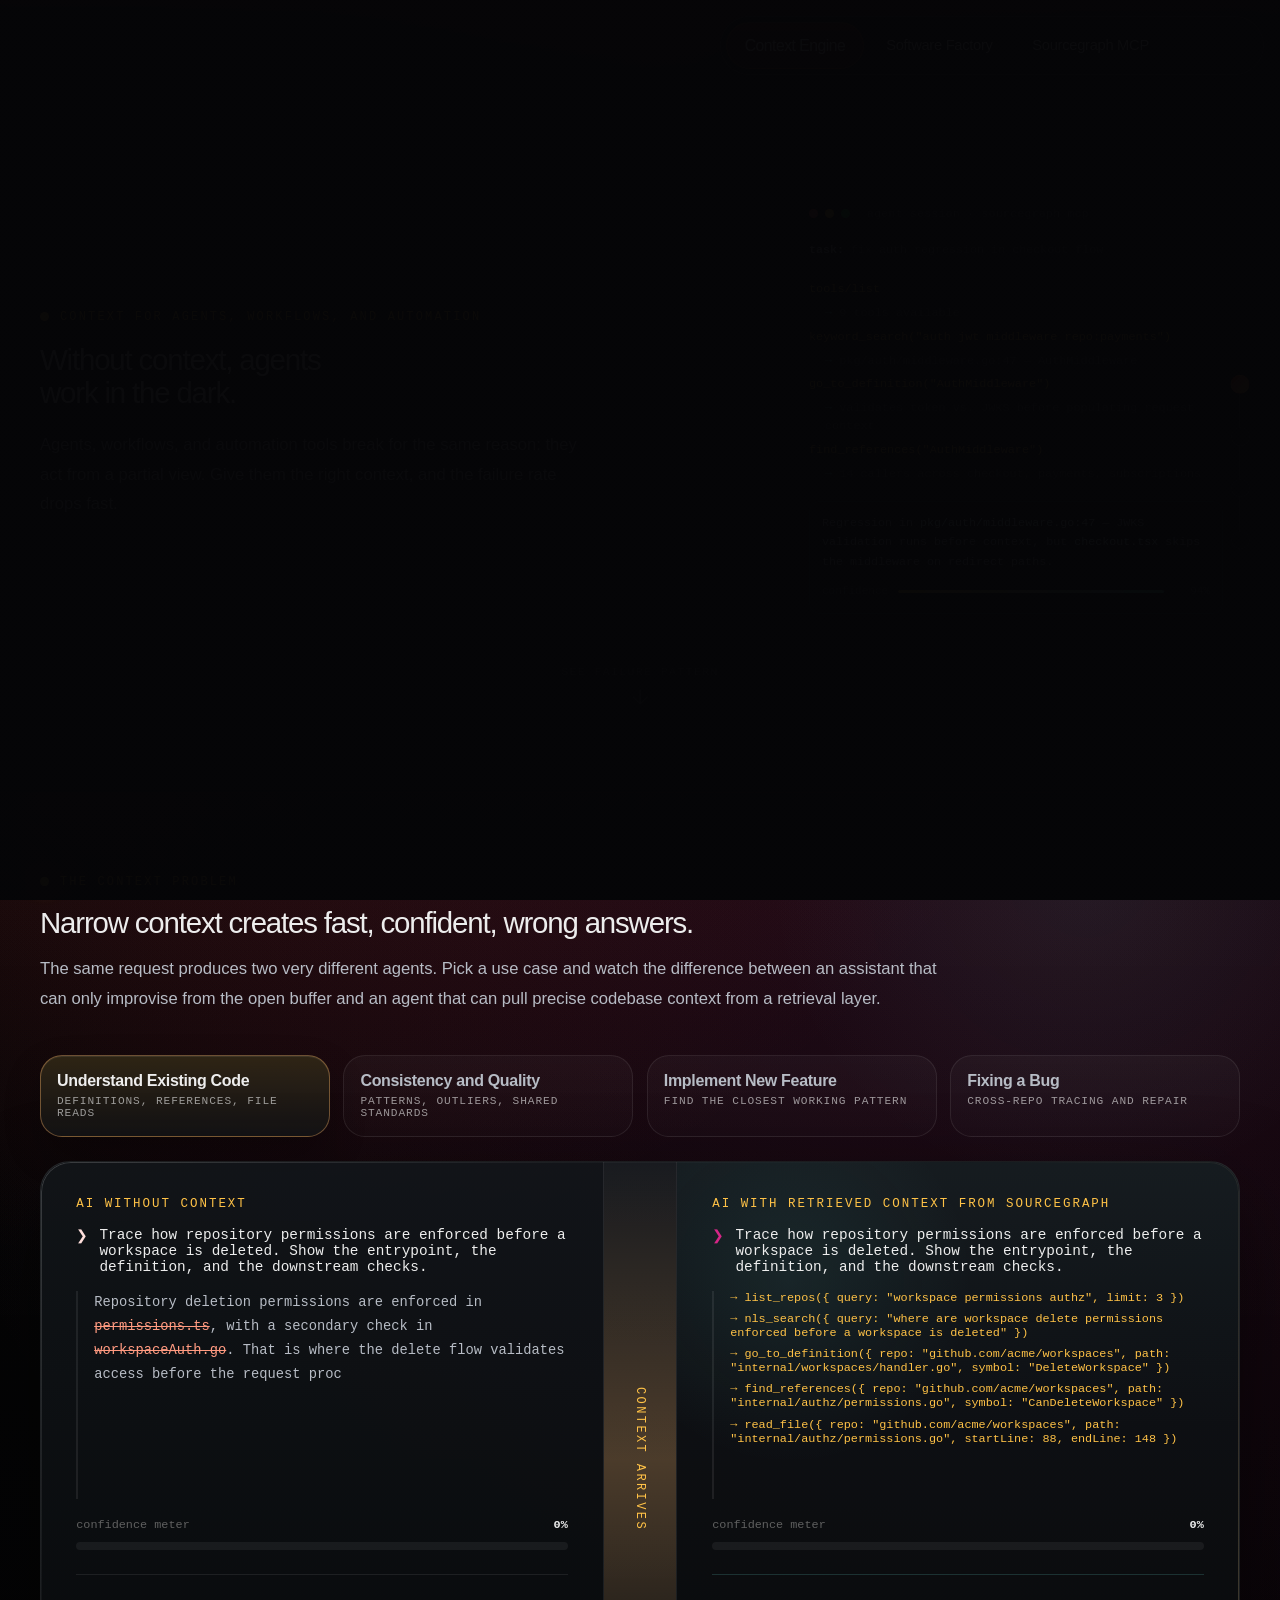
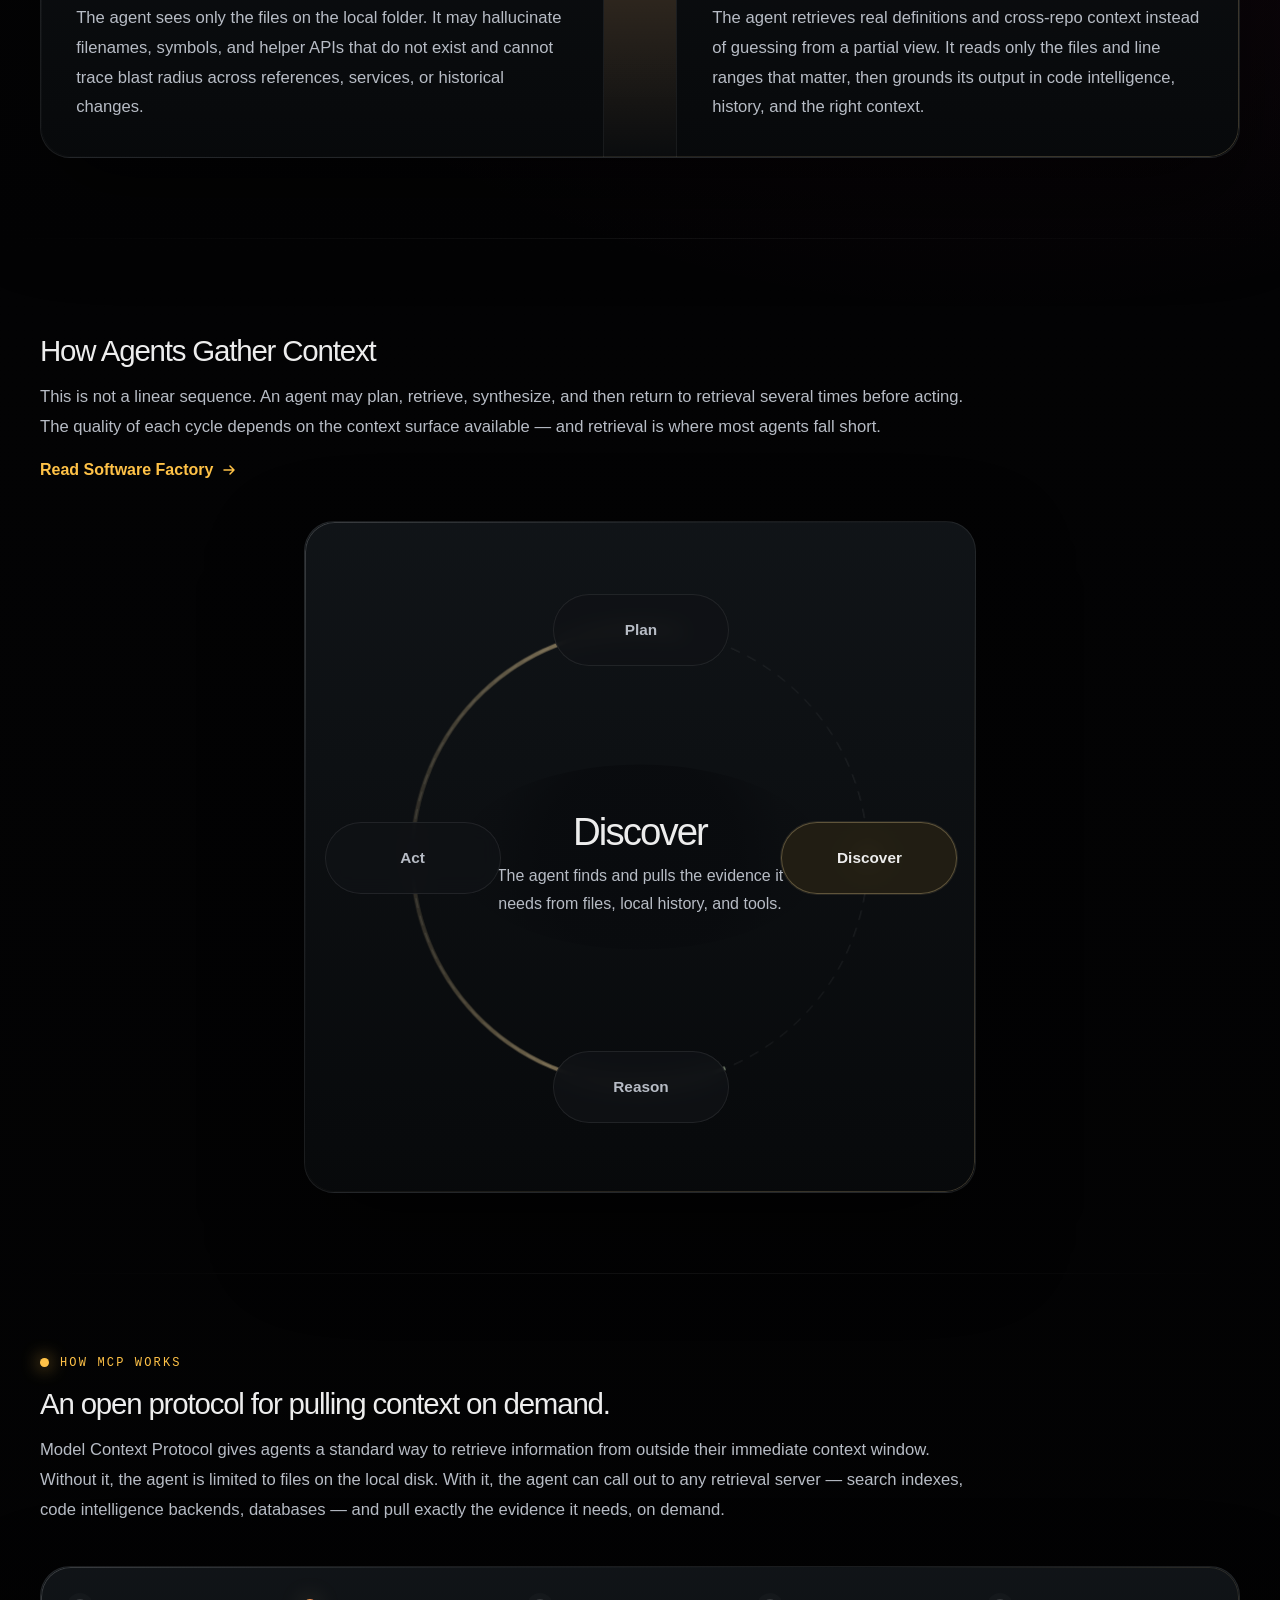
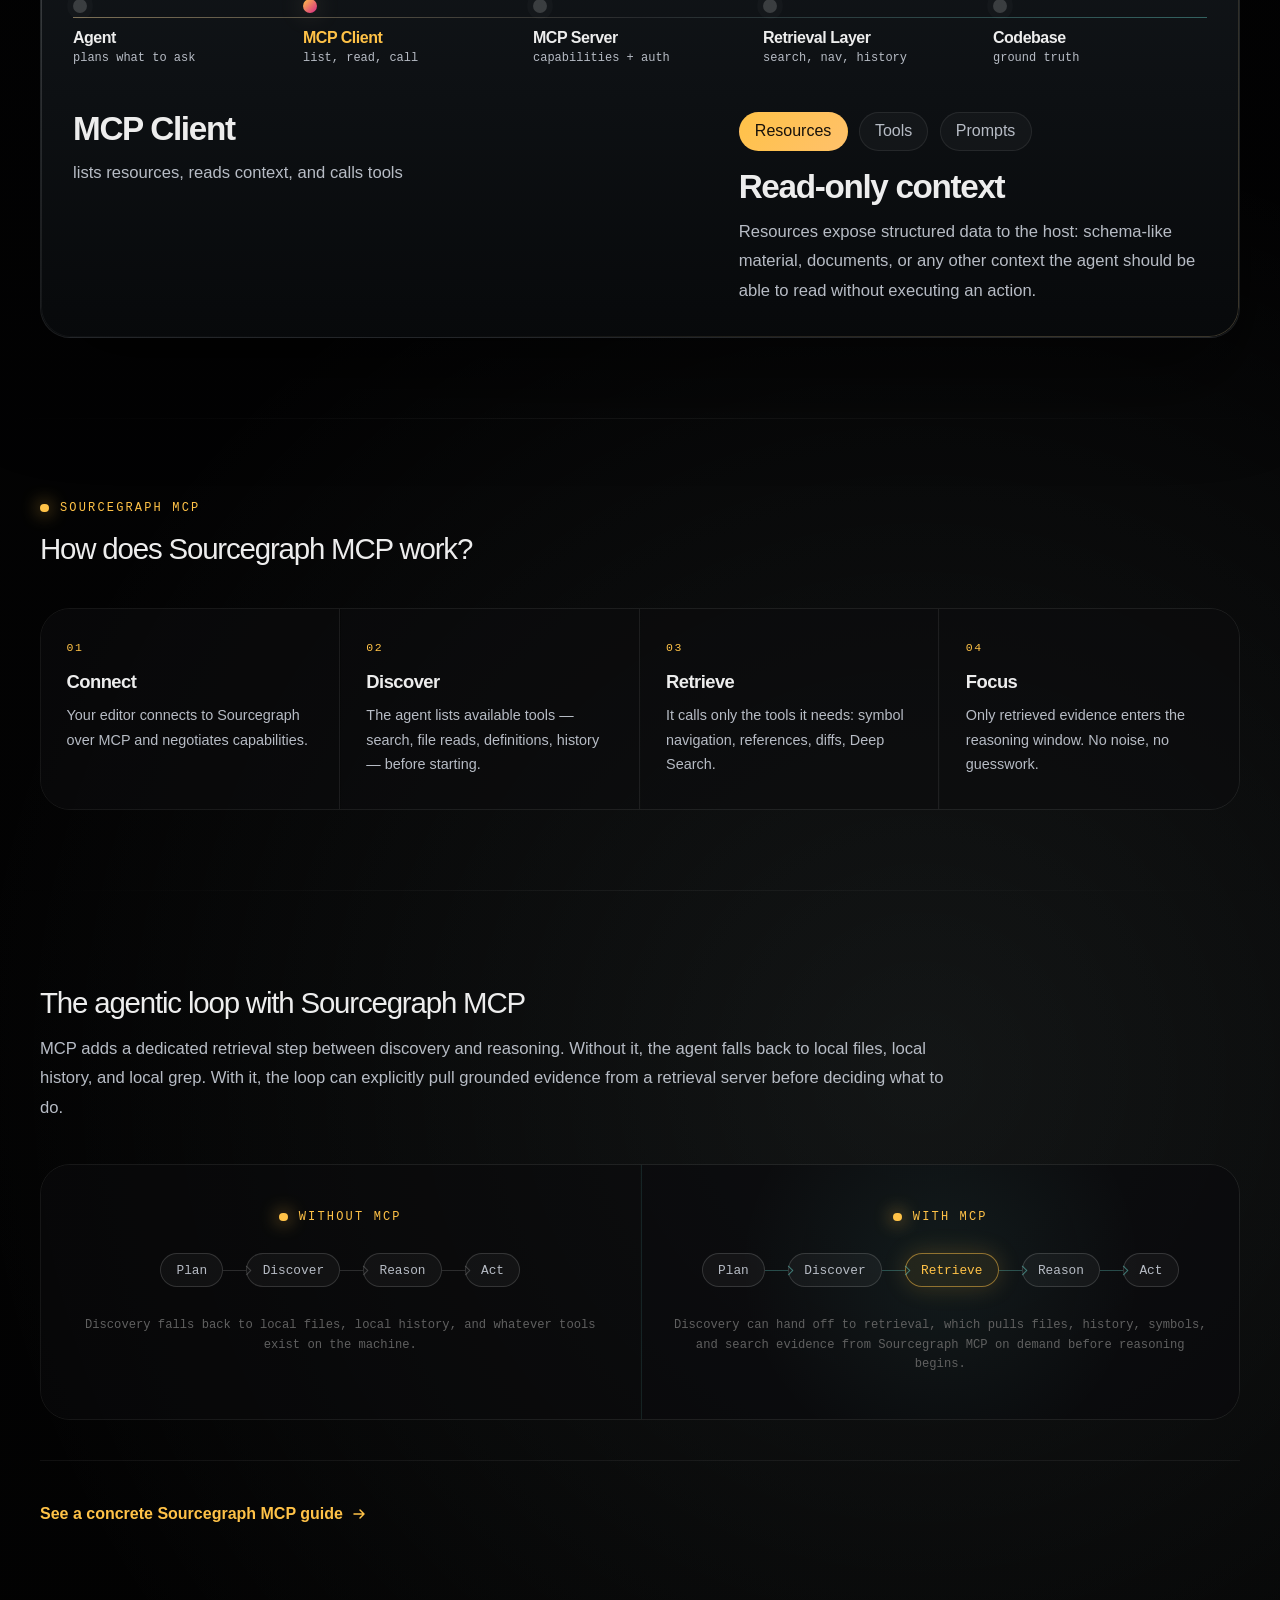
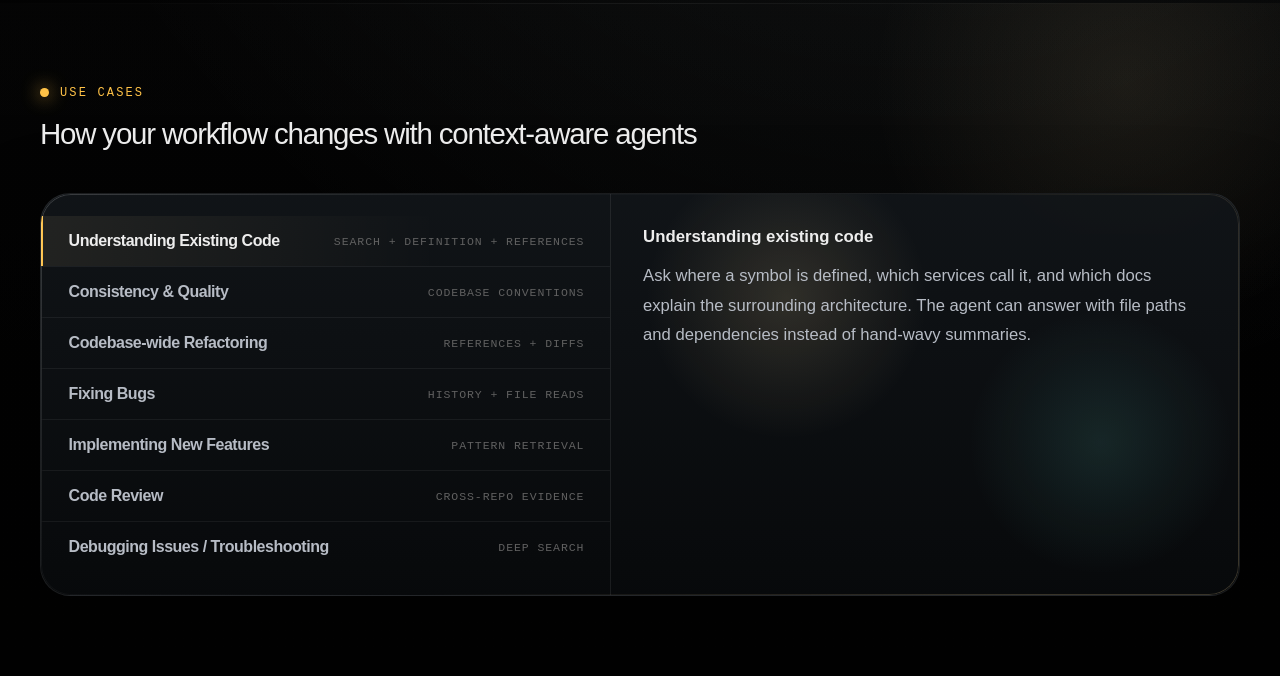
==== commit d44429bb: "updates" ====
--- a/index.html
+++ b/index.html
@@ -18,7 +18,7 @@
         <span class="brand-text">Context Engine</span>
       </a>
       <a class="utility-link" href="./context-problem.html">Software Factory</a>
-      <a class="utility-link" href="./mcp-guide.html">Sourcegraph Guide</a>
+      <a class="utility-link" href="./mcp-guide.html">Sourcegraph MCP</a>
     </nav>
   </div>
 
@@ -209,26 +209,24 @@
           </article>
         </div>
 
-        <div class="problem-footer reveal">
+      </div>
+    </section>
+
+    <div class="section-anchor" id="inside-outside-loop" aria-hidden="true"></div>
+
+    <section class="section loop-section" id="context-loop">
+      <div class="container">
+        <div class="section-heading reveal">
+          <h2 class="section-title section-title-small statement-title">How Agents Gather Context</h2>
+          <p class="section-copy">
+            This is not a linear sequence. An agent may plan, retrieve, synthesize, and then return to retrieval several times before acting. The quality of each cycle depends on the context surface available — and retrieval is where most agents fall short.
+          </p>
           <a class="text-link" href="./context-problem.html">
             Read Software Factory
             <svg width="16" height="16" viewBox="0 0 16 16" fill="none" aria-hidden="true">
               <path d="M3 8H13M9 4L13 8L9 12" stroke="currentColor" stroke-width="1.5" stroke-linecap="round" stroke-linejoin="round"></path>
             </svg>
           </a>
-        </div>
-      </div>
-    </section>
-
-    <div class="section-anchor" id="inside-outside-loop" aria-hidden="true"></div>
-
-    <section class="section loop-section" id="context-loop">
-      <div class="container">
-        <div class="section-heading reveal">
-          <h2 class="section-title section-title-small statement-title">How Agents Gather Context</h2>
-          <p class="section-copy">
-            This is not a linear sequence. An agent may plan, retrieve, synthesize, and then return to retrieval several times before acting. The quality of each cycle depends on the context surface available — and retrieval is where most agents fall short.
-          </p>
         </div>
 
         <div class="loop-layout">
@@ -361,7 +359,7 @@
         <div class="section-heading reveal">
           <h2 class="section-title statement-title">The agentic loop with Sourcegraph MCP</h2>
           <p class="section-copy">
-            The 4-step loop stays the same: Plan, Discover, Reason, Act. What changes with MCP is the quality of discovery. Without it, the agent falls back to local files, local history, and local grep. With it, discovery can pull grounded evidence from a retrieval server on demand.
+            MCP adds a dedicated retrieval step between discovery and reasoning. Without it, the agent falls back to local files, local history, and local grep. With it, the loop can explicitly pull grounded evidence from a retrieval server before deciding what to do.
           </p>
         </div>
 
@@ -387,11 +385,13 @@
               <div class="loop-flow-connector loop-flow-connector-lit" aria-hidden="true"></div>
               <div class="loop-flow-node">Discover</div>
               <div class="loop-flow-connector loop-flow-connector-lit" aria-hidden="true"></div>
+              <div class="loop-flow-node loop-flow-node-retrieve">Retrieve</div>
+              <div class="loop-flow-connector loop-flow-connector-lit" aria-hidden="true"></div>
               <div class="loop-flow-node">Reason</div>
               <div class="loop-flow-connector loop-flow-connector-lit" aria-hidden="true"></div>
               <div class="loop-flow-node">Act</div>
             </div>
-            <p class="loop-compare-note">Discovery can pull files, history, and retrieval tools from Sourcegraph MCP on demand.</p>
+            <p class="loop-compare-note">Discovery can hand off to retrieval, which pulls files, history, symbols, and search evidence from Sourcegraph MCP on demand before reasoning begins.</p>
           </div>
         </div>
 
@@ -456,20 +456,6 @@
       </div>
     </section>
 
-    <section class="section footer-cta">
-      <div class="container">
-        <div class="cta-inner reveal">
-          <h2 class="section-title statement-title">Further Reading</h2>
-          <p class="section-copy">
-            Context is the multiplier. If your AI agent, workflow, or automation tool needs to work beyond a self-contained snippet, context quality is the thing to optimize first.
-          </p>
-          <div class="actions actions-center">
-            <a class="btn" href="./context-problem.html">Read Software Factory</a>
-            <a class="ghost-btn" href="./mcp-guide.html">Open the MCP Guide</a>
-          </div>
-        </div>
-      </div>
-    </section>
   </main>
 
   <script src="./assets/site.js"></script>
--- a/assets/site.css
+++ b/assets/site.css
@@ -724,6 +724,86 @@
   margin-top: 1rem;
   padding-top: 1rem;
   border-top: 1px solid rgba(255, 255, 255, 0.08);
+}
+
+.context-audit {
+  display: grid;
+  grid-template-columns: minmax(0, 0.9fr) minmax(0, 1.4fr);
+  gap: 0;
+  padding: 0;
+  background:
+    radial-gradient(circle at 12% 18%, rgba(255, 194, 71, 0.12), transparent 24%),
+    linear-gradient(180deg, rgba(15, 17, 20, 0.94), rgba(8, 9, 11, 0.96));
+}
+
+.context-audit-intro {
+  padding: 2rem 1.8rem;
+  border-right: 1px solid rgba(255, 255, 255, 0.08);
+}
+
+.context-audit-kicker {
+  display: inline-block;
+  margin-bottom: 1rem;
+  color: var(--gold);
+  font-family: var(--mono);
+  font-size: 0.74rem;
+  letter-spacing: 0.16em;
+  text-transform: uppercase;
+}
+
+.context-audit-list {
+  display: grid;
+}
+
+.context-check {
+  display: grid;
+  grid-template-columns: auto minmax(0, 1fr) minmax(12rem, 0.7fr);
+  gap: 1.15rem;
+  align-items: start;
+  padding: 1.45rem 1.8rem;
+  border-top: 1px solid rgba(255, 255, 255, 0.08);
+}
+
+.context-check:first-child {
+  border-top: 0;
+}
+
+.context-check-index {
+  display: inline-flex;
+  align-items: center;
+  justify-content: center;
+  min-width: 2rem;
+  height: 2rem;
+  padding: 0 0.55rem;
+  border-radius: 999px;
+  border: 1px solid rgba(255, 255, 255, 0.12);
+  background: rgba(255, 255, 255, 0.04);
+  color: var(--gold);
+  font-family: var(--mono);
+  font-size: 0.76rem;
+}
+
+.context-check-copy h3 {
+  margin: 0;
+  font-family: var(--display);
+  font-size: clamp(1.02rem, 1.5vw, 1.28rem);
+  line-height: 1.05;
+  letter-spacing: -0.035em;
+}
+
+.context-check-copy p,
+.context-check-note {
+  margin: 0.45rem 0 0;
+  color: var(--text-dim);
+  line-height: 1.7;
+  font-size: 0.97rem;
+}
+
+.context-check-note {
+  margin-top: 0;
+  padding-left: 1rem;
+  border-left: 1px solid rgba(255, 255, 255, 0.08);
+  color: #d8dbe1;
 }
 
 .reference-card a {
@@ -2227,6 +2307,7 @@
   padding: 0 0 0.5rem;
   border: 0;
   background: transparent;
+  color: var(--text);
   text-align: left;
   cursor: pointer;
 }
@@ -2258,7 +2339,7 @@
 .protocol-node-copy {
   display: block;
   margin-top: 0.25rem;
-  color: var(--text-soft);
+  color: var(--text-dim);
   font-family: var(--mono);
   font-size: 0.75rem;
 }
@@ -2619,7 +2700,7 @@
   margin-top: 2.5rem;
   padding-top: 1.5rem;
   border-top: 1px solid rgba(255, 255, 255, 0.06);
-  text-align: center;
+  text-align: left;
 }
 
 /* ── Loop Compare ───────────────────────────────────── */
@@ -3382,6 +3463,25 @@
     grid-template-columns: 1fr;
   }
 
+  .context-audit {
+    grid-template-columns: 1fr;
+  }
+
+  .context-audit-intro {
+    border-right: 0;
+    border-bottom: 1px solid rgba(255, 255, 255, 0.08);
+  }
+
+  .context-check {
+    grid-template-columns: auto minmax(0, 1fr);
+  }
+
+  .context-check-note {
+    grid-column: 2;
+    padding-left: 0;
+    border-left: 0;
+  }
+
   .workbench-panel + .workbench-panel,
   .use-case-spotlight {
     border-left: 0;
@@ -3809,11 +3909,27 @@
   .stack-card,
   .loop-list-item,
   .question-card,
+  .context-audit,
   .reference-card,
   .terminal-shell,
   .config-panel,
   .walkthrough-panel {
     padding: 1.3rem;
+  }
+
+  .context-audit-intro,
+  .context-check {
+    padding: 1.3rem;
+  }
+
+  .context-check {
+    grid-template-columns: 1fr;
+    gap: 0.85rem;
+  }
+
+  .context-check-note {
+    grid-column: auto;
+    margin-top: 0;
   }
 
   .table-panel {
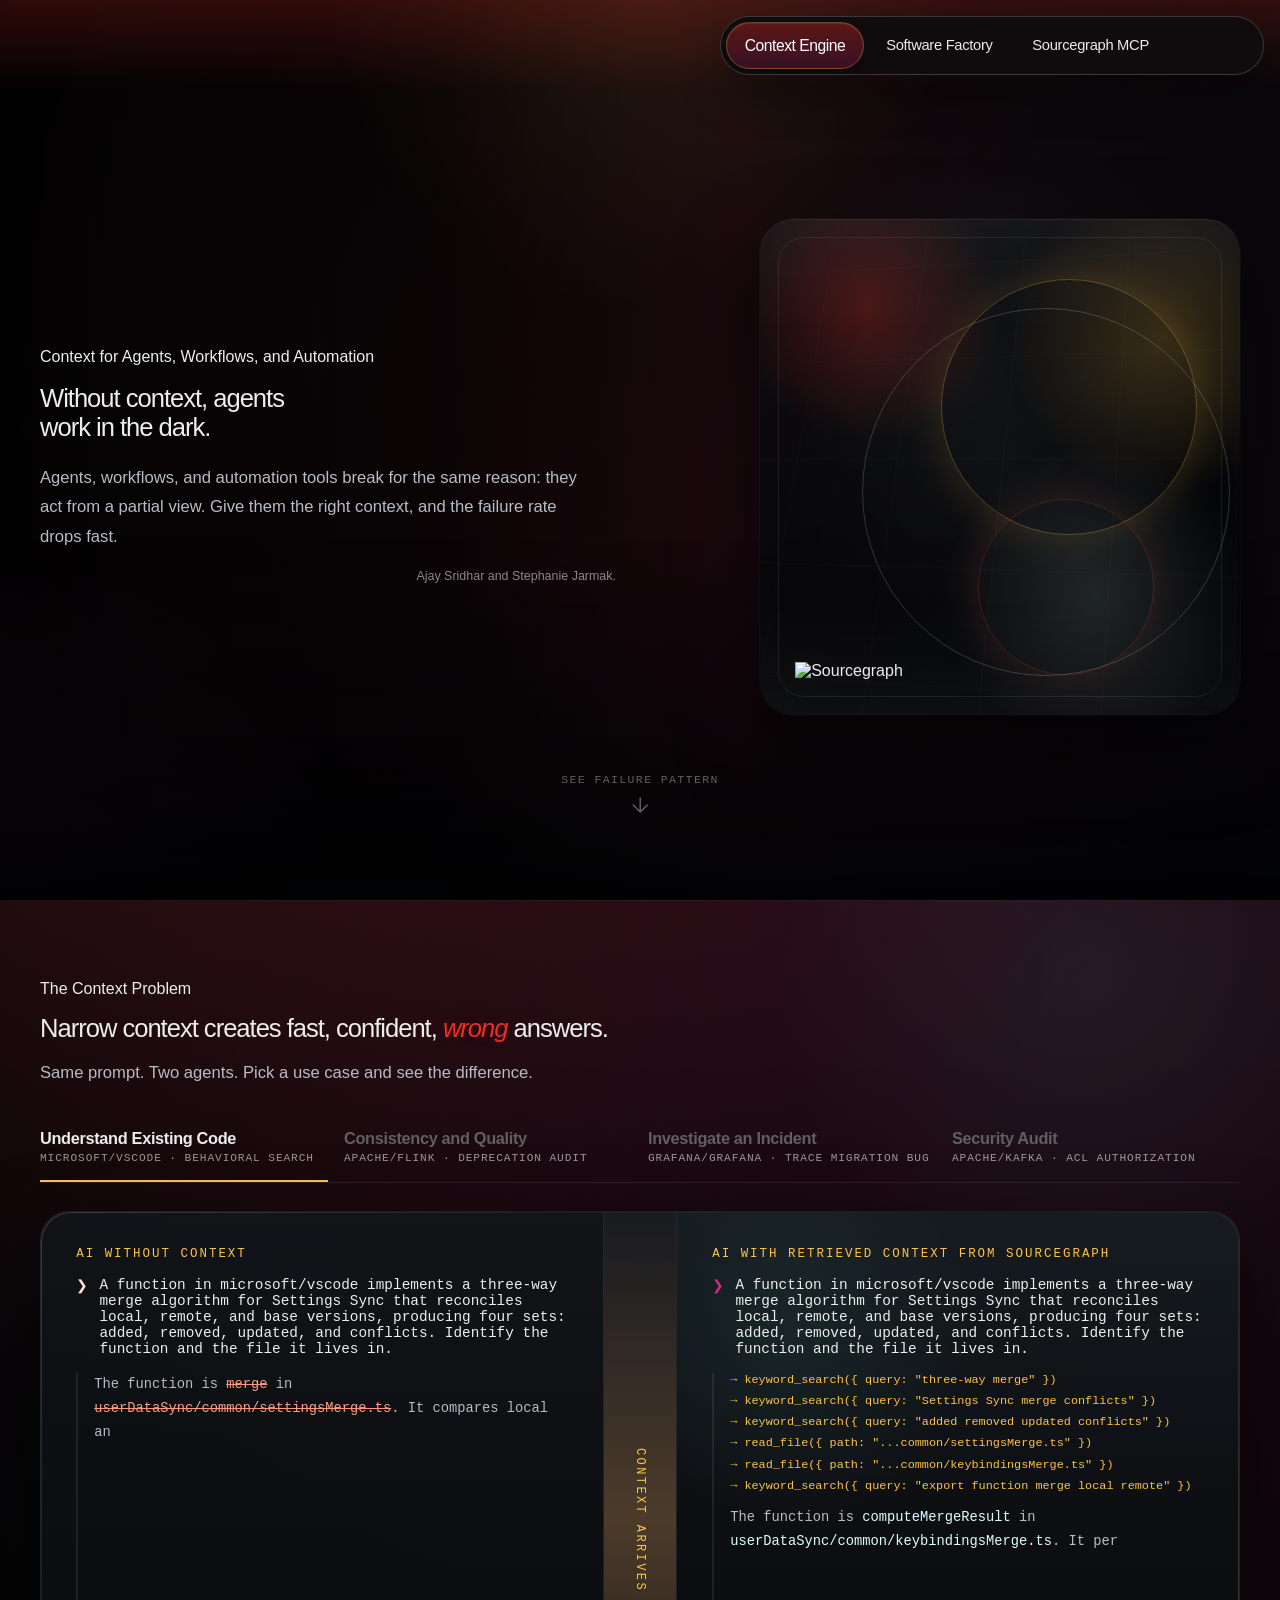
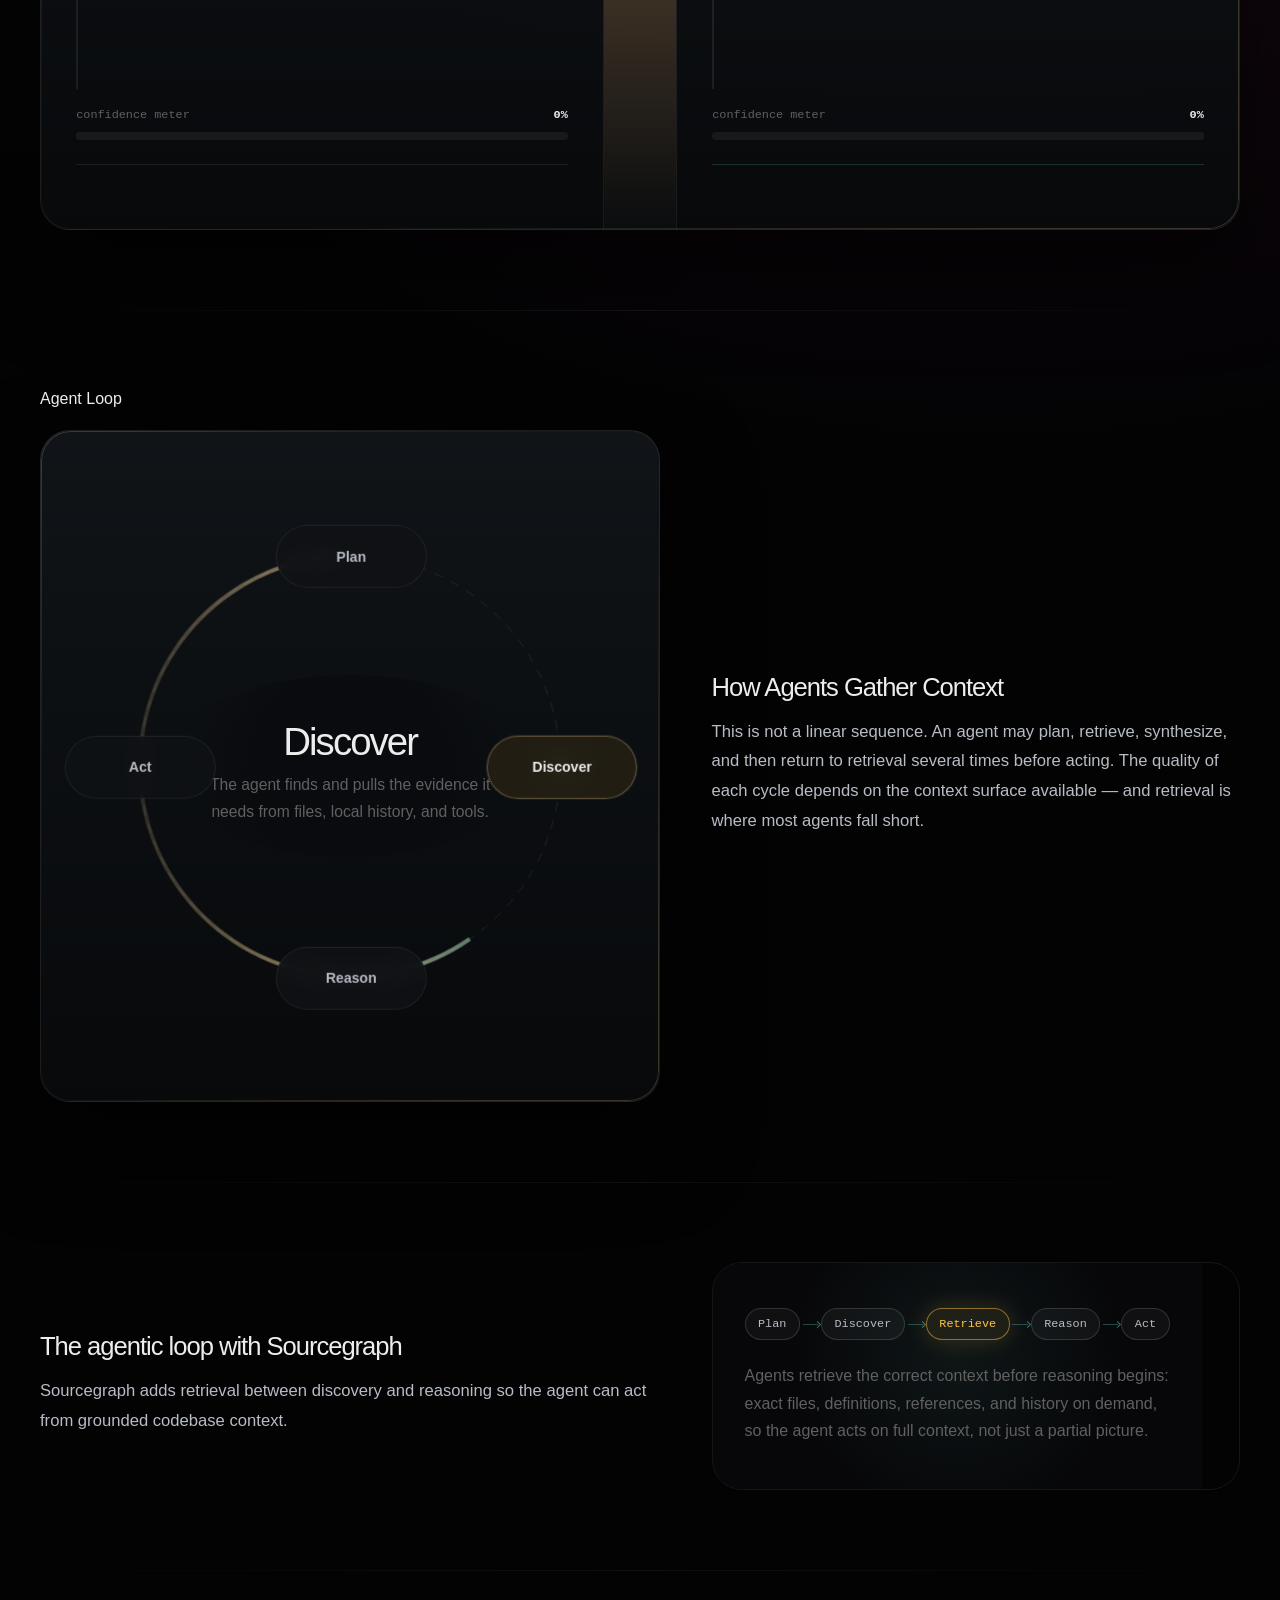
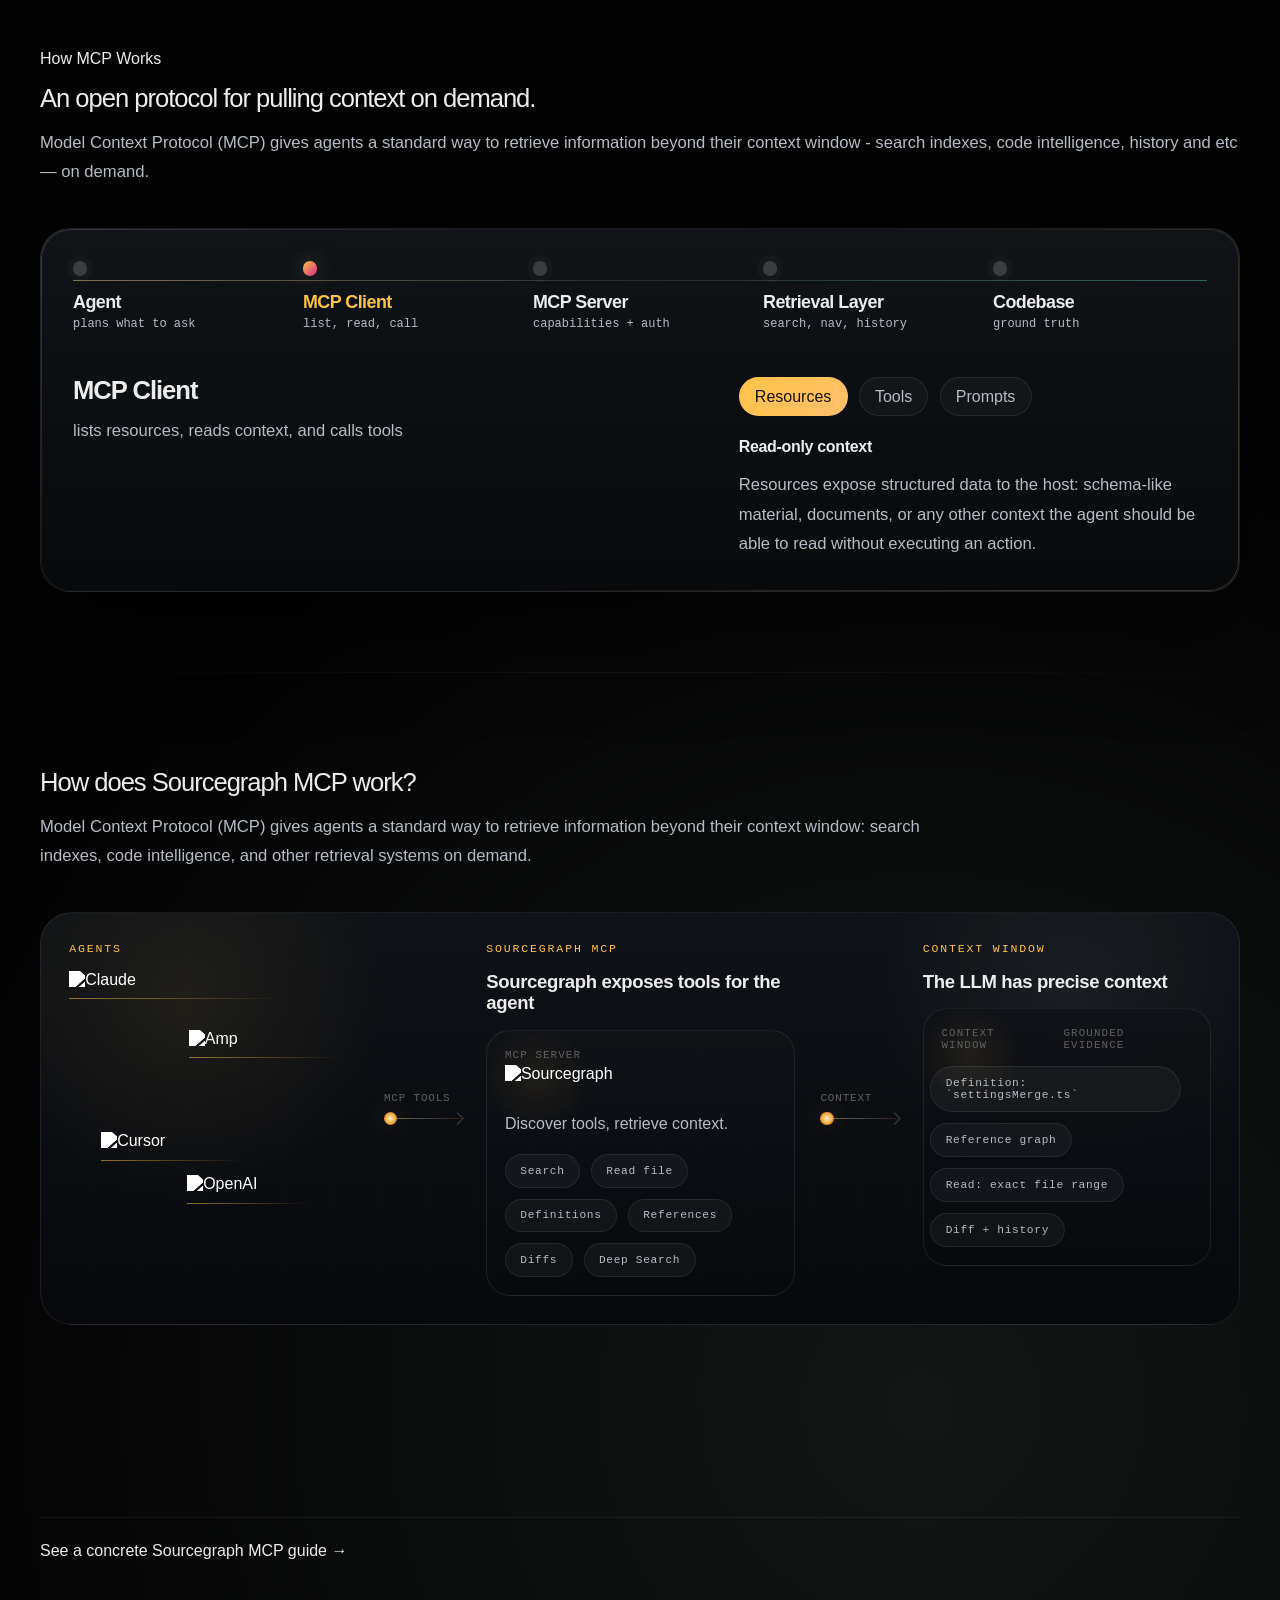
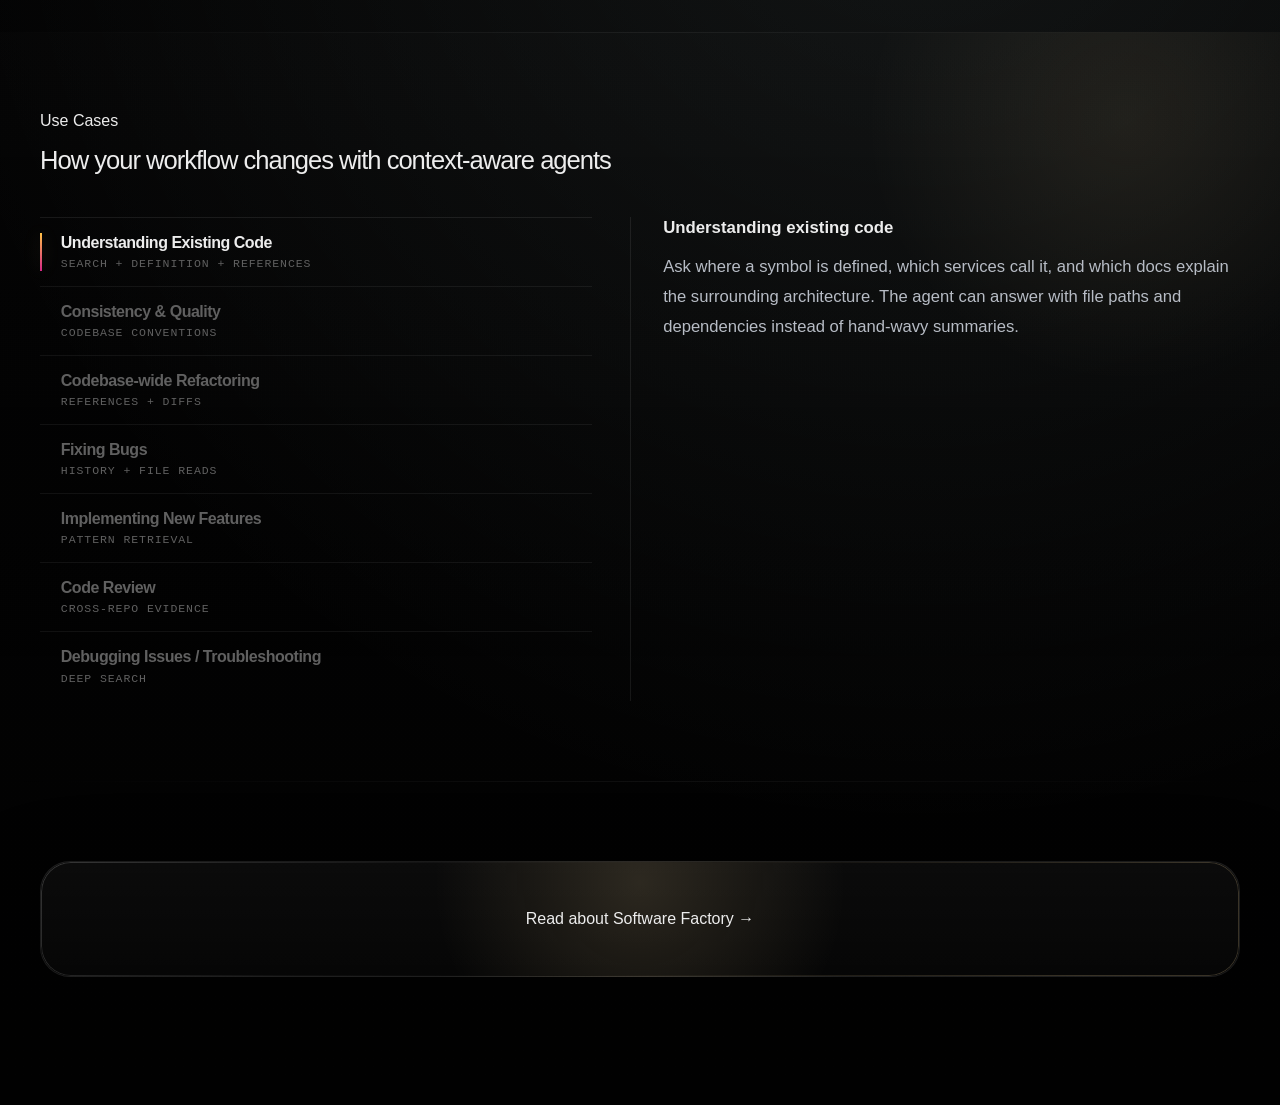
==== commit 66cae233: "Formatting edits Minor edits" ====
--- a/index.html
+++ b/index.html
@@ -9,7 +9,7 @@
   <link rel="preconnect" href="https://cdn.prod.website-files.com" crossorigin>
   <link rel="stylesheet" href="./assets/site.css">
 </head>
-<body>
+<body class="landing-page">
   <div class="page-progress" aria-hidden="true"></div>
 
   <div class="site-utility">
@@ -22,7 +22,7 @@
     </nav>
   </div>
 
-  <aside class="chapter-rail" aria-label="Page chapters">
+  <aside class="chapter-rail is-gated-hidden" aria-label="Page chapters" data-chapter-gate="context-problem">
     <span class="chapter-kicker">Chapters</span>
     <a class="chapter-link is-active" href="#context-problem" data-chapter-target="context-problem" aria-current="location">
       <span class="chapter-dot" aria-hidden="true"></span>
@@ -31,11 +31,11 @@
         <span class="chapter-title">Context Problem</span>
       </span>
     </a>
-    <a class="chapter-link" href="#context-loop" data-chapter-target="context-loop">
+    <a class="chapter-link" href="#agent-loop" data-chapter-target="agent-loop">
       <span class="chapter-dot" aria-hidden="true"></span>
       <span class="chapter-copy">
         <span class="chapter-index">02</span>
-        <span class="chapter-title">Context Loop</span>
+        <span class="chapter-title">Agent Loop</span>
       </span>
     </a>
     <a class="chapter-link" href="#how-mcp-works" data-chapter-target="how-mcp-works">
@@ -54,8 +54,6 @@
     </a>
   </aside>
 
-  <div id="pageIntro" aria-hidden="true"></div>
-
   <main id="top">
     <section class="hero" aria-labelledby="heroTitle">
       <div class="hero-stage" id="heroScene" aria-hidden="true">
@@ -65,44 +63,23 @@
 
       <div class="container hero-layout">
         <div class="hero-copy reveal">
-          <span class="eyebrow">Context for Agents, Workflows, and Automation</span>
+          <span class="f-kicker">Context for Agents, Workflows, and Automation</span>
           <p class="hero-statement" id="heroTitle">
             <span data-typewriter="Without context, agents work in the dark."></span>
           </p>
           <p class="hero-support">
             Agents, workflows, and automation tools break for the same reason: they act from a partial view. Give them the right context, and the failure rate drops fast.
           </p>
+          <p class="hero-credit">Ajay Sridhar and Stephanie Jarmak.</p>
         </div>
 
         <div class="hero-demo" aria-hidden="true">
-          <div class="demo-chrome">
-            <span class="demo-dot demo-dot-r"></span>
-            <span class="demo-dot demo-dot-y"></span>
-            <span class="demo-dot demo-dot-g"></span>
-            <span class="demo-chrome-label">agent session · sourcegraph mcp</span>
-          </div>
-          <div class="demo-task">
-            <strong>task:</strong> fix auth regression in checkout flow
-          </div>
-          <div class="demo-stream">
-            <div class="demo-step is-call">tools/list</div>
-            <div class="demo-step is-result">9 tools available</div>
-            <div class="demo-step is-call">keyword_search("auth jwt middleware repo:payments")</div>
-            <div class="demo-step is-result">pkg/auth/middleware.go:47 — AuthMiddleware</div>
-            <div class="demo-step is-call">go_to_definition("AuthMiddleware")</div>
-            <div class="demo-step is-result">validates token vs. JWKS before populating request context</div>
-            <div class="demo-step is-call">find_references("AuthMiddleware")</div>
-            <div class="demo-step is-result">14 callers across checkout, payments, subscriptions</div>
-          </div>
-          <div class="demo-answer-block">
-            Regression in <code>pkg/auth/middleware.go:47</code> — JWKS validation runs before context, but <code>checkout.tsx</code> skips the middleware on redirect paths.
-            <div class="demo-confidence">
-              <span>confidence</span>
-              <div class="demo-confidence-bar">
-                <div class="demo-confidence-fill"></div>
-              </div>
-              <span>94%</span>
-            </div>
+          <div class="hero-sourcegraph-grid"></div>
+          <div class="hero-sourcegraph-orbit hero-sourcegraph-orbit-a"></div>
+          <div class="hero-sourcegraph-orbit hero-sourcegraph-orbit-b"></div>
+          <div class="hero-sourcegraph-orbit hero-sourcegraph-orbit-c"></div>
+          <div class="hero-sourcegraph-copy">
+            <img class="hero-sourcegraph-logo" src="./assets/sourcegraph.svg" alt="Sourcegraph">
           </div>
         </div>
 
@@ -122,29 +99,29 @@
     <section class="section problem-section" id="context-problem">
       <div class="container">
         <div class="section-heading reveal">
-          <span class="eyebrow">The Context Problem</span>
-          <h2 class="section-title section-title-small statement-title">Narrow context creates fast, confident, wrong answers.</h2>
+          <span class="f-kicker">The Context Problem</span>
+          <h2 class="section-title section-title-small statement-title">Narrow context creates fast, confident, <span class="statement-emphasis">wrong</span> answers.</h2>
           <p class="section-copy">
-            The same request produces two very different agents. Pick a use case and watch the difference between an assistant that can only improvise from the open buffer and an agent that can pull precise codebase context from a retrieval layer.
+            Same prompt. Two agents. Pick a use case and see the difference.
           </p>
         </div>
 
         <div class="question-bar reveal">
           <button class="question-pill is-active" type="button" data-question-index="0">
             <span class="question-pill-title">Understand Existing Code</span>
-            <span class="question-pill-meta">definitions, references, file reads</span>
+            <span class="question-pill-meta">microsoft/vscode · behavioral search</span>
           </button>
           <button class="question-pill" type="button" data-question-index="1">
             <span class="question-pill-title">Consistency and Quality</span>
-            <span class="question-pill-meta">patterns, outliers, shared standards</span>
+            <span class="question-pill-meta">apache/flink · deprecation audit</span>
           </button>
           <button class="question-pill" type="button" data-question-index="2">
-            <span class="question-pill-title">Implement New Feature</span>
-            <span class="question-pill-meta">find the closest working pattern</span>
+            <span class="question-pill-title">Investigate an Incident</span>
+            <span class="question-pill-meta">grafana/grafana · trace migration bug</span>
           </button>
           <button class="question-pill" type="button" data-question-index="3">
-            <span class="question-pill-title">Fixing a Bug</span>
-            <span class="question-pill-meta">cross-repo tracing and repair</span>
+            <span class="question-pill-title">Security Audit</span>
+            <span class="question-pill-meta">apache/kafka · ACL authorization</span>
           </button>
         </div>
 
@@ -155,7 +132,7 @@
             <div class="console-view">
               <div class="console-query">
                 <span class="prompt">❯</span>
-                <span id="withoutQuery">Trace how repository permissions are enforced before a workspace is deleted. Show the entrypoint, the definition, and the downstream checks.</span>
+                <span id="withoutQuery">A function in microsoft/vscode implements a three-way merge algorithm for Settings Sync that reconciles local, remote, and base versions, producing four sets: added, removed, updated, and conflicts. Identify the function and the file it lives in.</span>
               </div>
               <div class="console-response">
                 <p id="withoutResponse"></p>
@@ -170,10 +147,6 @@
                 </div>
               </div>
             </div>
-
-            <p class="contrast-copy">
-              The agent sees only the files on the local folder. It may hallucinate filenames, symbols, and helper APIs that do not exist and cannot trace blast radius across references, services, or historical changes.
-            </p>
           </article>
 
           <div class="contrast-divider" aria-hidden="true">
@@ -186,7 +159,7 @@
             <div class="console-view console-view-lit">
               <div class="console-query">
                 <span class="prompt prompt-good">❯</span>
-                <span id="withQuery">Trace how repository permissions are enforced before a workspace is deleted. Show the entrypoint, the definition, and the downstream checks.</span>
+                <span id="withQuery">A function in microsoft/vscode implements a three-way merge algorithm for Settings Sync that reconciles local, remote, and base versions, producing four sets: added, removed, updated, and conflicts. Identify the function and the file it lives in.</span>
               </div>
               <div class="console-response">
                 <div class="log-stream" id="contextLogs"></div>
@@ -202,67 +175,94 @@
                 </div>
               </div>
             </div>
-
-            <p class="contrast-copy">
-              The agent retrieves real definitions and cross-repo context instead of guessing from a partial view. It reads only the files and line ranges that matter, then grounds its output in code intelligence, history, and the right context.
+          </article>
+        </div>
+
+      </div>
+    </section>
+
+    <div class="section-anchor" id="inside-outside-loop" aria-hidden="true"></div>
+
+    <section class="section loop-section" id="agent-loop">
+      <div class="container">
+        <div class="loop-layout">
+          <div class="loop-visual reveal">
+            <span class="f-kicker loop-eyebrow">Agent Loop</span>
+            <article class="loop-shell" id="loopShell">
+              <canvas class="loop-canvas" id="loopCanvas" aria-hidden="true"></canvas>
+
+              <div class="loop-core">
+                <p class="loop-stage-title" id="loopStageTitle">Plan</p>
+                <p class="loop-stage-description" id="loopStageDescription">The agent interprets the task and identifies what context is missing.</p>
+              </div>
+
+              <button class="loop-point active" type="button" data-angle="-90" data-title="Plan" data-description="The agent interprets the task and identifies what context is missing before it starts editing or answering.">
+                <strong>Plan</strong>
+              </button>
+              <button class="loop-point" type="button" data-angle="0" data-title="Discover" data-description="The agent finds and pulls the evidence it needs from files, local history, and tools.">
+                <strong>Discover</strong>
+              </button>
+              <button class="loop-point" type="button" data-angle="90" data-title="Reason" data-description="The agent synthesizes that context, decides what to do, and checks for constraints or risks.">
+                <strong>Reason</strong>
+              </button>
+              <button class="loop-point" type="button" data-angle="180" data-title="Act" data-description="The agent produces the output: an answer, code change, workflow step, or automation action grounded in the context it found.">
+                <strong>Act</strong>
+              </button>
+            </article>
+          </div>
+
+          <div class="section-heading reveal">
+            <h2 class="section-title section-title-small statement-title">How Agents Gather Context</h2>
+            <p class="section-copy">
+              This is not a linear sequence. An agent may plan, retrieve, synthesize, and then return to retrieval several times before acting. The quality of each cycle depends on the context surface available — and retrieval is where most agents fall short.
             </p>
-          </article>
-        </div>
-
-      </div>
-    </section>
-
-    <div class="section-anchor" id="inside-outside-loop" aria-hidden="true"></div>
-
-    <section class="section loop-section" id="context-loop">
+          </div>
+        </div>
+      </div>
+    </section>
+
+    <section class="section loop-mcp-section" id="loop-with-mcp">
+      <div class="container">
+        <div class="loop-layout loop-layout-mcp">
+          <div class="section-heading reveal">
+            <h2 class="section-title section-title-small statement-title">The agentic loop with Sourcegraph</h2>
+            <p class="section-copy">
+              Sourcegraph adds retrieval between discovery and reasoning so the agent can act from grounded codebase context.
+            </p>
+          </div>
+
+          <div class="loop-visual reveal">
+            <div class="loop-compare">
+              <div class="loop-compare-col loop-compare-col-lit">
+                <div class="loop-flow">
+                  <div class="loop-flow-node">Plan</div>
+                  <div class="loop-flow-connector loop-flow-connector-lit" aria-hidden="true"></div>
+                  <div class="loop-flow-node">Discover</div>
+                  <div class="loop-flow-connector loop-flow-connector-lit" aria-hidden="true"></div>
+                  <div class="loop-flow-node loop-flow-node-retrieve">Retrieve</div>
+                  <div class="loop-flow-connector loop-flow-connector-lit" aria-hidden="true"></div>
+                  <div class="loop-flow-node">Reason</div>
+                  <div class="loop-flow-connector loop-flow-connector-lit" aria-hidden="true"></div>
+                  <div class="loop-flow-node">Act</div>
+                </div>
+                <p class="loop-advantage-copy">
+                  Agents retrieve the correct context before reasoning begins: exact files, definitions, references, and history on demand, so the agent acts on full context, not just a partial picture.
+                </p>
+              </div>
+            </div>
+          </div>
+        </div>
+
+      </div>
+    </section>
+
+    <section class="section protocol-section" id="how-mcp-works">
       <div class="container">
         <div class="section-heading reveal">
-          <h2 class="section-title section-title-small statement-title">How Agents Gather Context</h2>
-          <p class="section-copy">
-            This is not a linear sequence. An agent may plan, retrieve, synthesize, and then return to retrieval several times before acting. The quality of each cycle depends on the context surface available — and retrieval is where most agents fall short.
-          </p>
-          <a class="text-link" href="./context-problem.html">
-            Read Software Factory
-            <svg width="16" height="16" viewBox="0 0 16 16" fill="none" aria-hidden="true">
-              <path d="M3 8H13M9 4L13 8L9 12" stroke="currentColor" stroke-width="1.5" stroke-linecap="round" stroke-linejoin="round"></path>
-            </svg>
-          </a>
-        </div>
-
-        <div class="loop-layout">
-          <article class="loop-shell reveal" id="loopShell">
-            <canvas class="loop-canvas" id="loopCanvas" aria-hidden="true"></canvas>
-
-            <div class="loop-core">
-              <p class="loop-stage-title" id="loopStageTitle">Plan</p>
-              <p class="loop-stage-description" id="loopStageDescription">The agent interprets the task and identifies what context is missing.</p>
-            </div>
-
-            <button class="loop-point active" type="button" data-angle="-90" data-title="Plan" data-description="The agent interprets the task and identifies what context is missing before it starts editing or answering.">
-              <strong>Plan</strong>
-            </button>
-            <button class="loop-point" type="button" data-angle="0" data-title="Discover" data-description="The agent finds and pulls the evidence it needs from files, local history, and tools.">
-              <strong>Discover</strong>
-            </button>
-            <button class="loop-point" type="button" data-angle="90" data-title="Reason" data-description="The agent synthesizes that context, decides what to do, and checks for constraints or risks.">
-              <strong>Reason</strong>
-            </button>
-            <button class="loop-point" type="button" data-angle="180" data-title="Act" data-description="The agent produces the output: an answer, code change, workflow step, or automation action grounded in the context it found.">
-              <strong>Act</strong>
-            </button>
-          </article>
-
-        </div>
-      </div>
-    </section>
-
-    <section class="section protocol-section" id="how-mcp-works">
-      <div class="container">
-        <div class="section-heading reveal">
-          <span class="eyebrow">How MCP Works</span>
+          <span class="f-kicker">How MCP Works</span>
           <h2 class="section-title statement-title">An open protocol for pulling context on demand.</h2>
           <p class="section-copy">
-            Model Context Protocol gives agents a standard way to retrieve information from outside their immediate context window. Without it, the agent is limited to files on the local disk. With it, the agent can call out to any retrieval server — search indexes, code intelligence backends, databases — and pull exactly the evidence it needs, on demand.
+            Model Context Protocol (MCP) gives agents a standard way to retrieve information beyond their context window - search indexes, code intelligence, history and etc — on demand.
           </p>
         </div>
 
@@ -317,7 +317,6 @@
               </div>
             </div>
           </div>
-
         </div>
       </div>
     </section>
@@ -325,91 +324,93 @@
     <section class="section sourcegraph-mcp-section" id="sourcegraph-mcp-works">
       <div class="container">
         <div class="section-heading reveal">
-          <span class="eyebrow">Sourcegraph MCP</span>
           <h2 class="section-title statement-title">How does Sourcegraph MCP work?</h2>
-        </div>
-
-        <ol class="sgmcp-steps reveal">
-          <li class="sgmcp-step">
-            <span class="sgmcp-num">01</span>
-            <strong>Connect</strong>
-            <p>Your editor connects to Sourcegraph over MCP and negotiates capabilities.</p>
-          </li>
-          <li class="sgmcp-step">
-            <span class="sgmcp-num">02</span>
-            <strong>Discover</strong>
-            <p>The agent lists available tools — search, file reads, definitions, history — before starting.</p>
-          </li>
-          <li class="sgmcp-step">
-            <span class="sgmcp-num">03</span>
-            <strong>Retrieve</strong>
-            <p>It calls only the tools it needs: symbol navigation, references, diffs, Deep Search.</p>
-          </li>
-          <li class="sgmcp-step">
-            <span class="sgmcp-num">04</span>
-            <strong>Focus</strong>
-            <p>Only retrieved evidence enters the reasoning window. No noise, no guesswork.</p>
-          </li>
-        </ol>
-      </div>
-    </section>
-
-    <section class="section loop-mcp-section" id="loop-with-mcp">
+          <p class="section-copy">
+            Model Context Protocol (MCP) gives agents a standard way to retrieve information beyond their context window: search indexes, code intelligence, and other retrieval systems on demand.
+          </p>
+        </div>
+
+        <div class="mcp-scene reveal" aria-label="Agent to Sourcegraph MCP flow">
+          <div class="mcp-scene-stage">
+            <section class="mcp-host-zone" aria-labelledby="mcpAgentsTitle">
+              <span class="mcp-scene-label" id="mcpAgentsTitle">Agents</span>
+              <ul class="mcp-agent-list" aria-label="Agent hosts from the assets agents directory">
+                <li class="mcp-agent-list-item">
+                  <img class="mcp-agent-logo mcp-agent-logo-claude" src="assets/agents/claude.svg.png" alt="Claude" loading="lazy">
+                </li>
+                <li class="mcp-agent-list-item">
+                  <img class="mcp-agent-logo mcp-agent-logo-amp" src="assets/agents/amp.svg" alt="Amp" loading="lazy">
+                </li>
+                <li class="mcp-agent-list-item">
+                  <img class="mcp-agent-logo mcp-agent-logo-cursor" src="assets/agents/cursor.svg" alt="Cursor" loading="lazy">
+                </li>
+                <li class="mcp-agent-list-item">
+                  <img class="mcp-agent-logo mcp-agent-logo-openai" src="assets/agents/openai.svg" alt="OpenAI" loading="lazy">
+                </li>
+              </ul>
+            </section>
+
+            <div class="mcp-connection mcp-connection-mcp" aria-hidden="true">
+              <span class="mcp-connection-label">MCP Tools</span>
+            </div>
+
+            <section class="mcp-sourcegraph-zone" aria-labelledby="mcpSourcegraphTitle">
+              <span class="mcp-scene-label">Sourcegraph MCP</span>
+              <h3 class="mcp-scene-title mcp-sourcegraph-title" id="mcpSourcegraphTitle">Sourcegraph exposes tools for the agent</h3>
+              <div class="mcp-sourcegraph-core">
+                <div class="mcp-sourcegraph-brand">
+                  <span class="mcp-sourcegraph-kicker">MCP Server</span>
+                  <img class="mcp-sourcegraph-logo" src="assets/sourcegraph.svg" alt="Sourcegraph" loading="lazy">
+                  <p>Discover tools, retrieve context.</p>
+                </div>
+                <div class="mcp-tool-cluster" aria-label="Sourcegraph MCP tools">
+                  <span class="mcp-tool-chip">Search</span>
+                  <span class="mcp-tool-chip">Read file</span>
+                  <span class="mcp-tool-chip">Definitions</span>
+                  <span class="mcp-tool-chip">References</span>
+                  <span class="mcp-tool-chip">Diffs</span>
+                  <span class="mcp-tool-chip">Deep Search</span>
+                </div>
+              </div>
+            </section>
+
+            <div class="mcp-connection mcp-connection-evidence" aria-hidden="true">
+              <span class="mcp-connection-label">Context</span>
+            </div>
+
+            <section class="mcp-context-zone" aria-labelledby="mcpContextTitle">
+              <span class="mcp-scene-label">Context Window</span>
+              <h3 class="mcp-scene-title mcp-context-title" id="mcpContextTitle">The LLM has precise context</h3>
+              <div class="mcp-context-shell">
+                <div class="mcp-context-bar">
+                  <span>Context Window</span>
+                  <span>Grounded Evidence</span>
+                </div>
+                <div class="mcp-context-items" aria-hidden="true">
+                  <span class="mcp-context-chip">Definition: `settingsMerge.ts`</span>
+                  <span class="mcp-context-chip">Reference graph</span>
+                  <span class="mcp-context-chip">Read: exact file range</span>
+                  <span class="mcp-context-chip">Diff + history</span>
+                </div>
+              </div>
+            </section>
+          </div>
+        </div>
+      </div>
+    </section>
+
+    <section class="section-compact">
+      <div class="container">
+        <div class="loop-mcp-cta reveal">
+          <a class="factory-cta" href="./mcp-guide.html">See a concrete Sourcegraph MCP guide →</a>
+        </div>
+      </div>
+    </section>
+
+    <section class="section use-cases-section" id="use-cases">
       <div class="container">
         <div class="section-heading reveal">
-          <h2 class="section-title statement-title">The agentic loop with Sourcegraph MCP</h2>
-          <p class="section-copy">
-            MCP adds a dedicated retrieval step between discovery and reasoning. Without it, the agent falls back to local files, local history, and local grep. With it, the loop can explicitly pull grounded evidence from a retrieval server before deciding what to do.
-          </p>
-        </div>
-
-        <div class="loop-compare reveal">
-          <div class="loop-compare-col">
-            <span class="eyebrow">Without MCP</span>
-            <div class="loop-flow">
-              <div class="loop-flow-node">Plan</div>
-              <div class="loop-flow-connector" aria-hidden="true"></div>
-              <div class="loop-flow-node">Discover</div>
-              <div class="loop-flow-connector" aria-hidden="true"></div>
-              <div class="loop-flow-node">Reason</div>
-              <div class="loop-flow-connector" aria-hidden="true"></div>
-              <div class="loop-flow-node">Act</div>
-            </div>
-            <p class="loop-compare-note">Discovery falls back to local files, local history, and whatever tools exist on the machine.</p>
-          </div>
-
-          <div class="loop-compare-col loop-compare-col-lit">
-            <span class="eyebrow">With MCP</span>
-            <div class="loop-flow">
-              <div class="loop-flow-node">Plan</div>
-              <div class="loop-flow-connector loop-flow-connector-lit" aria-hidden="true"></div>
-              <div class="loop-flow-node">Discover</div>
-              <div class="loop-flow-connector loop-flow-connector-lit" aria-hidden="true"></div>
-              <div class="loop-flow-node loop-flow-node-retrieve">Retrieve</div>
-              <div class="loop-flow-connector loop-flow-connector-lit" aria-hidden="true"></div>
-              <div class="loop-flow-node">Reason</div>
-              <div class="loop-flow-connector loop-flow-connector-lit" aria-hidden="true"></div>
-              <div class="loop-flow-node">Act</div>
-            </div>
-            <p class="loop-compare-note">Discovery can hand off to retrieval, which pulls files, history, symbols, and search evidence from Sourcegraph MCP on demand before reasoning begins.</p>
-          </div>
-        </div>
-
-        <div class="loop-mcp-cta reveal">
-          <a class="text-link" href="./mcp-guide.html">
-            See a concrete Sourcegraph MCP guide
-            <svg width="16" height="16" viewBox="0 0 16 16" fill="none" aria-hidden="true">
-              <path d="M3 8H13M9 4L13 8L9 12" stroke="currentColor" stroke-width="1.5" stroke-linecap="round" stroke-linejoin="round"></path>
-            </svg>
-          </a>
-        </div>
-      </div>
-    </section>
-
-    <section class="section use-cases-section" id="use-cases">
-      <div class="container">
-        <div class="section-heading reveal">
-          <span class="eyebrow">Use Cases</span>
+          <span class="f-kicker">Use Cases</span>
           <h2 class="section-title statement-title">How your workflow changes with context-aware agents</h2>
         </div>
 
@@ -453,6 +454,15 @@
             </p>
           </article>
         </div>
+
+      </div>
+    </section>
+
+    <section class="section footer-cta">
+      <div class="container">
+        <div class="cta-inner reveal">
+          <a class="factory-cta" href="./context-problem.html">Read about Software Factory →</a>
+        </div>
       </div>
     </section>
 
--- a/assets/site.css
+++ b/assets/site.css
@@ -210,6 +210,152 @@
 
 .section-market-grid {
   padding-top: 1.5rem;
+  overflow: hidden;
+}
+
+.market-proof {
+  position: relative;
+  display: grid;
+  gap: 0;
+}
+
+.market-proof::before {
+  content: "";
+  position: absolute;
+  top: 0.6rem;
+  bottom: 0.6rem;
+  left: clamp(8rem, 14vw, 10rem);
+  width: 1px;
+  background: linear-gradient(180deg, transparent, rgba(255, 255, 255, 0.18), rgba(255, 194, 71, 0.24), transparent);
+  opacity: 0.9;
+}
+
+.market-proof-item {
+  position: relative;
+  display: grid;
+  grid-template-columns: minmax(7rem, 10rem) minmax(0, 1fr);
+  gap: clamp(1.5rem, 3vw, 3rem);
+  align-items: start;
+  padding: clamp(1.8rem, 4vw, 2.8rem) 0;
+}
+
+.market-proof-item::before {
+  content: "";
+  position: absolute;
+  top: 0;
+  left: 0;
+  right: 0;
+  height: 1px;
+  background: linear-gradient(90deg, rgba(255, 194, 71, 0.34), rgba(255, 255, 255, 0.12), transparent 82%);
+  transform-origin: left center;
+  transition: transform 240ms ease, opacity 240ms ease;
+}
+
+.market-proof-item:first-child {
+  padding-top: 0;
+}
+
+.market-proof-item:first-child::before {
+  opacity: 0;
+}
+
+.market-proof-item:last-child {
+  padding-bottom: 0;
+}
+
+.market-proof-item:hover::before {
+  transform: scaleX(1.03);
+}
+
+.market-proof-brand {
+  position: relative;
+  min-height: 3rem;
+  padding-top: 0.2rem;
+}
+
+.market-proof-brand::after {
+  content: "";
+  position: absolute;
+  top: 50%;
+  left: -0.6rem;
+  width: 6.5rem;
+  height: 6.5rem;
+  border-radius: 50%;
+  background: radial-gradient(circle, rgba(255, 194, 71, 0.18) 0%, rgba(237, 46, 32, 0.12) 42%, transparent 72%);
+  transform: translateY(-50%);
+  filter: blur(20px);
+  animation: marketGlow 7s ease-in-out infinite;
+}
+
+.market-proof-item:nth-child(even) .market-proof-brand::after {
+  background: radial-gradient(circle, rgba(113, 235, 170, 0.18) 0%, rgba(255, 194, 71, 0.08) 42%, transparent 72%);
+  animation-delay: -2.4s;
+}
+
+.market-proof-logo {
+  position: relative;
+  z-index: 1;
+  display: block;
+  width: auto;
+  max-width: 100%;
+  height: clamp(1.85rem, 2.4vw, 2.7rem);
+  filter: brightness(0) invert(1);
+  opacity: 0.96;
+}
+
+.market-proof-logo-stripe {
+  width: clamp(7.2rem, 10vw, 8.9rem);
+  height: auto;
+}
+
+.market-proof-logo-spotify {
+  width: clamp(7.5rem, 10.8vw, 9.3rem);
+  height: auto;
+}
+
+.market-proof-logo-ramp {
+  width: clamp(6.6rem, 9vw, 8rem);
+  height: auto;
+}
+
+.market-proof-logo-uber {
+  width: clamp(5.1rem, 7vw, 6.3rem);
+  height: auto;
+}
+
+.market-proof-copy {
+  max-width: 54rem;
+}
+
+.market-proof-copy p {
+  margin: 0;
+  color: rgba(236, 236, 239, 0.82);
+  font-size: 1rem;
+  line-height: 1.68;
+}
+
+.market-proof-copy a {
+  color: var(--gold);
+  text-decoration: underline;
+  text-decoration-thickness: 1px;
+  text-underline-offset: 0.16em;
+}
+
+.market-proof-copy a:hover {
+  color: #fff1c7;
+}
+
+@keyframes marketGlow {
+  0%,
+  100% {
+    opacity: 0.52;
+    transform: translateY(-50%) scale(0.92);
+  }
+
+  50% {
+    opacity: 0.9;
+    transform: translateY(-50%) scale(1.04);
+  }
 }
 
 .eyebrow {
@@ -237,6 +383,13 @@
   margin-bottom: 2.6rem;
 }
 
+.problem-section .section-heading,
+.loop-section .section-heading,
+.protocol-section .section-heading,
+.loop-mcp-section .section-heading {
+  max-width: none;
+}
+
 .section-heading.centered {
   margin-left: auto;
   margin-right: auto;
@@ -261,10 +414,16 @@
 
 .statement-title {
   font-family: var(--display);
-  font-size: clamp(1.35rem, 2.3vw, 2rem);
+  font-size: clamp(1.18rem, 2vw, 1.72rem);
   font-weight: 500;
   line-height: 1.15;
   letter-spacing: -0.04em;
+}
+
+.statement-emphasis {
+  color: var(--amber);
+  font-style: italic;
+  text-shadow: 0 0 18px rgba(237, 46, 32, 0.16);
 }
 
 .section-copy,
@@ -656,6 +815,671 @@
   line-height: 1.7;
 }
 
+.context-orchestrator {
+  display: grid;
+  gap: 1.15rem;
+  align-self: start;
+}
+
+.context-orchestrator-stage {
+  position: relative;
+  display: grid;
+  grid-template-columns: minmax(11.5rem, 0.9fr) minmax(16rem, 1.05fr) minmax(13rem, 0.9fr);
+  grid-template-rows: auto auto;
+  gap: 1rem 1.25rem;
+  align-items: center;
+  min-height: 34rem;
+  padding: 1.65rem;
+  overflow: hidden;
+  border: 1px solid rgba(255, 255, 255, 0.08);
+  border-radius: 2rem;
+  background:
+    radial-gradient(circle at 18% 22%, rgba(255, 194, 71, 0.12), transparent 24%),
+    radial-gradient(circle at 78% 72%, rgba(237, 46, 32, 0.14), transparent 28%),
+    linear-gradient(180deg, rgba(14, 15, 18, 0.94), rgba(7, 8, 10, 0.98));
+  box-shadow: var(--shadow);
+}
+
+.context-orchestrator-stage::before {
+  content: "";
+  position: absolute;
+  inset: 0;
+  border-radius: inherit;
+  padding: 1px;
+  background: linear-gradient(140deg, rgba(255, 255, 255, 0.14), rgba(255, 255, 255, 0.04) 28%, transparent 54%, rgba(255, 194, 71, 0.2) 94%);
+  -webkit-mask:
+    linear-gradient(#fff 0 0) content-box,
+    linear-gradient(#fff 0 0);
+  -webkit-mask-composite: xor;
+  mask-composite: exclude;
+  pointer-events: none;
+}
+
+.context-orchestrator-grid {
+  position: absolute;
+  inset: 0;
+  background-image:
+    linear-gradient(rgba(255, 255, 255, 0.035) 1px, transparent 1px),
+    linear-gradient(90deg, rgba(255, 255, 255, 0.035) 1px, transparent 1px);
+  background-size: 4.6rem 4.6rem;
+  mask-image: radial-gradient(circle at center, black 38%, transparent 94%);
+  opacity: 0.4;
+}
+
+.context-source-cluster,
+.context-prep-core,
+.context-execution-core,
+.context-feedback-loop {
+  position: relative;
+  z-index: 1;
+}
+
+.context-source-cluster {
+  display: grid;
+  gap: 0.62rem;
+  width: 100%;
+}
+
+.context-source-cluster-top {
+  grid-column: 1;
+  grid-row: 1;
+}
+
+.context-source-cluster-bottom {
+  grid-column: 1;
+  grid-row: 2;
+}
+
+.context-source-cluster::after {
+  content: "";
+  position: absolute;
+  top: 50%;
+  left: calc(100% + 0.75rem);
+  width: calc(100% + 1.35rem);
+  height: 1px;
+  background: linear-gradient(90deg, rgba(255, 194, 71, 0.22), rgba(255, 194, 71, 0.62), rgba(255, 194, 71, 0.08));
+  transform: translateY(-50%);
+  pointer-events: none;
+}
+
+.context-source-label,
+.context-prep-kicker,
+.context-execution-kicker,
+.context-loop-label {
+  color: var(--gold);
+  font-family: var(--mono);
+  font-size: 0.72rem;
+  letter-spacing: 0.24em;
+  text-transform: uppercase;
+}
+
+.context-source-chip {
+  min-height: 2.9rem;
+  padding: 0.9rem 1rem;
+  border: 1px solid rgba(255, 255, 255, 0.08);
+  border-radius: 999px;
+  background: linear-gradient(180deg, rgba(255, 255, 255, 0.06), rgba(255, 255, 255, 0.025));
+  color: rgba(255, 255, 255, 0.88);
+  font-size: 0.94rem;
+  letter-spacing: -0.02em;
+  box-shadow: inset 0 1px 0 rgba(255, 255, 255, 0.04);
+  animation: sourceChipPulse 6s ease-in-out infinite;
+}
+
+.context-source-cluster .context-source-chip:nth-of-type(2) {
+  animation-delay: -2s;
+}
+
+.context-source-cluster .context-source-chip:nth-of-type(3) {
+  animation-delay: -4s;
+}
+
+.context-prep-core,
+.context-execution-core {
+  display: grid;
+  gap: 0.8rem;
+  padding: 1.5rem;
+  border-radius: 1.65rem;
+  border: 1px solid rgba(255, 255, 255, 0.08);
+  background:
+    linear-gradient(180deg, rgba(19, 21, 25, 0.95), rgba(11, 12, 14, 0.95)),
+    rgba(255, 255, 255, 0.02);
+}
+
+.context-prep-core {
+  grid-column: 2;
+  grid-row: 1 / span 2;
+  width: 100%;
+  min-height: 13.6rem;
+  box-shadow: 0 0 0 1px rgba(255, 194, 71, 0.08), 0 30px 70px rgba(0, 0, 0, 0.36);
+}
+
+.context-execution-core {
+  grid-column: 3;
+  grid-row: 1 / span 2;
+  width: 100%;
+  min-height: 11.4rem;
+}
+
+.context-prep-core strong,
+.context-execution-core strong {
+  font-family: var(--display);
+  font-size: clamp(1.4rem, 1.8vw, 2rem);
+  line-height: 0.96;
+  letter-spacing: -0.05em;
+}
+
+.context-prep-core p,
+.context-execution-core p {
+  margin: 0;
+  color: var(--text-dim);
+  font-size: 0.97rem;
+  line-height: 1.65;
+}
+
+.context-prep-stack {
+  display: flex;
+  flex-wrap: wrap;
+  gap: 0.55rem;
+}
+
+.context-prep-stack span {
+  padding: 0.5rem 0.7rem;
+  border-radius: 999px;
+  background: rgba(255, 255, 255, 0.055);
+  border: 1px solid rgba(255, 255, 255, 0.07);
+  color: rgba(255, 255, 255, 0.82);
+  font-size: 0.76rem;
+  line-height: 1;
+}
+
+.context-path,
+.context-handoff-path {
+  position: absolute;
+  border-radius: 999px;
+  pointer-events: none;
+  z-index: 0;
+}
+
+.context-path {
+  display: none;
+  height: 2px;
+  background: linear-gradient(90deg, rgba(255, 194, 71, 0.18), rgba(255, 194, 71, 0.65), rgba(255, 194, 71, 0.16));
+  overflow: hidden;
+}
+
+.context-path-top {
+  display: none;
+}
+
+.context-path-bottom {
+  display: none;
+}
+
+.context-packet,
+.context-handoff-pulse {
+  position: absolute;
+  top: 50%;
+  width: 0.8rem;
+  height: 0.8rem;
+  border-radius: 50%;
+  transform: translateY(-50%);
+}
+
+.context-packet {
+  display: none;
+  background: radial-gradient(circle at 30% 30%, rgba(255, 255, 255, 0.96), rgba(255, 194, 71, 0.88) 52%, rgba(237, 46, 32, 0.65));
+  box-shadow: 0 0 18px rgba(255, 194, 71, 0.45);
+  animation: sourcePacketFlow 5.8s linear infinite;
+}
+
+.context-packet-b,
+.context-packet-d {
+  animation-delay: -2.8s;
+}
+
+.context-path-bottom .context-packet {
+  animation-duration: 6.4s;
+}
+
+.context-handoff-path {
+  top: 50%;
+  left: calc(66.666% - 1rem);
+  width: clamp(2.5rem, 6vw, 5rem);
+  height: 3px;
+  background: linear-gradient(90deg, rgba(255, 194, 71, 0.3), rgba(220, 254, 254, 0.82), rgba(220, 254, 254, 0.18));
+  overflow: hidden;
+  transform: translateY(-50%);
+}
+
+.context-handoff-pulse {
+  background: radial-gradient(circle at 30% 30%, rgba(255, 255, 255, 0.98), rgba(220, 254, 254, 0.92) 58%, rgba(220, 254, 254, 0.32));
+  box-shadow: 0 0 20px rgba(220, 254, 254, 0.36);
+  animation: handoffPulse 4.4s linear infinite;
+}
+
+.context-handoff-pulse-b {
+  animation-delay: -2.2s;
+}
+
+.context-execution-status {
+  display: inline-flex;
+  align-items: center;
+  gap: 0.6rem;
+  margin-top: 0.3rem;
+  color: rgba(255, 255, 255, 0.82);
+  font-size: 0.78rem;
+  line-height: 1.45;
+}
+
+.context-execution-dot {
+  width: 0.58rem;
+  height: 0.58rem;
+  border-radius: 50%;
+  background: linear-gradient(135deg, var(--ice), rgba(220, 254, 254, 0.6));
+  box-shadow: 0 0 14px rgba(220, 254, 254, 0.32);
+  animation: executionDotPulse 3s ease-in-out infinite;
+}
+
+.context-feedback-loop {
+  position: absolute;
+  top: 1.2rem;
+  right: 1rem;
+  width: 13rem;
+  height: 19rem;
+  border: 1px dashed rgba(255, 255, 255, 0.16);
+  border-left: 0;
+  border-radius: 0 7rem 7rem 0;
+  opacity: 0.55;
+  z-index: 0;
+}
+
+.context-loop-label {
+  position: absolute;
+  top: -0.2rem;
+  right: 1.2rem;
+  transform: none;
+  letter-spacing: 0.14em;
+}
+
+.context-loop-ping {
+  position: absolute;
+  right: -0.25rem;
+  bottom: 3rem;
+  width: 0.72rem;
+  height: 0.72rem;
+  border-radius: 50%;
+  background: radial-gradient(circle at 30% 30%, rgba(255, 255, 255, 0.94), rgba(255, 194, 71, 0.9), rgba(237, 46, 32, 0.58));
+  box-shadow: 0 0 18px rgba(255, 194, 71, 0.42);
+  animation: loopPing 4.2s ease-in-out infinite;
+}
+
+.context-orchestrator-caption {
+  margin: 0;
+  max-width: 52ch;
+  color: var(--text-dim);
+  line-height: 1.72;
+}
+
+/* ── Prehydration Flow Animation ─────────────────────────────────── */
+
+.prehydration-flow {
+  display: grid;
+  grid-template-columns: minmax(11rem, 1fr) 3.5rem minmax(13rem, 1.1fr) 3.5rem minmax(11rem, 0.9fr);
+  align-items: center;
+  gap: 0;
+  padding: 2.5rem;
+  border: 1px solid rgba(255, 255, 255, 0.08);
+  border-radius: 2rem;
+  background:
+    radial-gradient(circle at 18% 50%, rgba(255, 194, 71, 0.07), transparent 40%),
+    radial-gradient(circle at 82% 50%, rgba(69, 209, 182, 0.08), transparent 40%),
+    linear-gradient(180deg, rgba(14, 15, 18, 0.96), rgba(7, 8, 10, 0.99));
+  box-shadow: var(--shadow);
+  overflow: hidden;
+  position: relative;
+}
+
+.prehydration-flow::before {
+  content: "";
+  position: absolute;
+  inset: 0;
+  border-radius: inherit;
+  padding: 1px;
+  background: linear-gradient(120deg, rgba(255, 255, 255, 0.12), rgba(255, 255, 255, 0.03) 35%, transparent 55%, rgba(255, 194, 71, 0.15) 100%);
+  -webkit-mask: linear-gradient(#fff 0 0) content-box, linear-gradient(#fff 0 0);
+  -webkit-mask-composite: xor;
+  mask-composite: exclude;
+  pointer-events: none;
+}
+
+/* Sources column */
+.ph-sources {
+  display: flex;
+  flex-direction: column;
+  gap: 0.75rem;
+}
+
+.ph-source {
+  display: flex;
+  align-items: center;
+  gap: 0.75rem;
+  padding: 0.8rem 1rem;
+  border: 1px solid rgba(255, 255, 255, 0.07);
+  border-radius: 0.9rem;
+  background: rgba(255, 255, 255, 0.03);
+  transition: border-color 0.3s, background 0.3s, box-shadow 0.3s;
+}
+
+.ph-source.is-active {
+  border-color: rgba(255, 194, 71, 0.45);
+  background: rgba(255, 194, 71, 0.06);
+  box-shadow: 0 0 0 1px rgba(255, 194, 71, 0.1), 0 0 24px rgba(255, 194, 71, 0.08);
+}
+
+.ph-source-dot {
+  flex-shrink: 0;
+  width: 0.52rem;
+  height: 0.52rem;
+  border-radius: 50%;
+  background: rgba(255, 255, 255, 0.22);
+  transition: background 0.3s, box-shadow 0.3s;
+}
+
+.ph-source.is-active .ph-source-dot {
+  background: var(--gold);
+  box-shadow: 0 0 10px rgba(255, 194, 71, 0.55);
+}
+
+.ph-source-text {
+  display: flex;
+  flex-direction: column;
+  gap: 0.15rem;
+}
+
+.ph-source-text strong {
+  font-size: 0.88rem;
+  font-weight: 600;
+  color: rgba(255, 255, 255, 0.88);
+  letter-spacing: -0.02em;
+}
+
+.ph-source-text span {
+  font-size: 0.74rem;
+  color: var(--text-dim);
+  font-family: var(--mono);
+  letter-spacing: 0.02em;
+}
+
+/* Connector columns */
+.ph-connector {
+  display: flex;
+  align-items: center;
+  justify-content: center;
+  position: relative;
+  height: 100%;
+}
+
+.ph-connector-svg {
+  width: 100%;
+  height: 100%;
+  min-height: 14rem;
+  max-height: 22rem;
+}
+
+.ph-svg-line {
+  stroke: rgba(255, 194, 71, 0.2);
+  stroke-width: 1.5;
+  transition: stroke 0.4s;
+}
+
+.ph-connector-gather.is-flowing .ph-svg-line {
+  stroke: rgba(255, 194, 71, 0.5);
+}
+
+.ph-handoff-track {
+  width: 100%;
+  height: 2px;
+  background: linear-gradient(90deg, rgba(255, 255, 255, 0.1), rgba(69, 209, 182, 0.3), rgba(255, 255, 255, 0.08));
+  border-radius: 999px;
+  position: relative;
+  overflow: hidden;
+}
+
+.ph-handoff-pulse {
+  position: absolute;
+  top: 50%;
+  left: -1rem;
+  width: 1rem;
+  height: 1rem;
+  border-radius: 50%;
+  background: radial-gradient(circle at 35% 35%, #fff, rgba(69, 209, 182, 0.9) 55%, transparent);
+  box-shadow: 0 0 14px rgba(69, 209, 182, 0.5);
+  transform: translateY(-50%);
+  opacity: 0;
+  transition: opacity 0.3s;
+}
+
+.ph-connector-handoff.is-active .ph-handoff-pulse {
+  animation: phHandoffTravel 1.2s ease-in-out infinite;
+  opacity: 1;
+}
+
+.ph-handoff-label {
+  position: absolute;
+  bottom: -1.4rem;
+  left: 50%;
+  transform: translateX(-50%);
+  white-space: nowrap;
+  font-family: var(--mono);
+  font-size: 0.64rem;
+  letter-spacing: 0.16em;
+  text-transform: uppercase;
+  color: var(--text-dim);
+  opacity: 0;
+  transition: opacity 0.4s;
+}
+
+.ph-connector-handoff.is-active .ph-handoff-label {
+  opacity: 1;
+}
+
+/* Context Window */
+.ph-window {
+  display: flex;
+  flex-direction: column;
+  gap: 0.65rem;
+  padding: 1.35rem;
+  border: 1px solid rgba(255, 255, 255, 0.08);
+  border-radius: 1.35rem;
+  background: rgba(12, 13, 16, 0.9);
+  box-shadow: 0 0 0 1px rgba(255, 194, 71, 0.05), 0 24px 60px rgba(0, 0, 0, 0.3);
+  position: relative;
+  transition: box-shadow 0.5s;
+}
+
+.ph-window.is-ready {
+  box-shadow: 0 0 0 1px rgba(255, 194, 71, 0.22), 0 0 48px rgba(255, 194, 71, 0.08), 0 24px 60px rgba(0, 0, 0, 0.3);
+}
+
+.ph-window-eyebrow {
+  font-family: var(--mono);
+  font-size: 0.68rem;
+  letter-spacing: 0.22em;
+  text-transform: uppercase;
+  color: var(--gold);
+}
+
+.ph-window-items {
+  display: flex;
+  flex-direction: column;
+  gap: 0.45rem;
+}
+
+.ph-window-item {
+  padding: 0.55rem 0.8rem;
+  border-radius: 0.6rem;
+  background: rgba(255, 255, 255, 0.04);
+  border: 1px solid rgba(255, 255, 255, 0.07);
+  font-size: 0.82rem;
+  color: rgba(255, 255, 255, 0.55);
+  letter-spacing: -0.01em;
+  opacity: 0;
+  transform: translateX(-6px);
+  transition: opacity 0.35s, transform 0.35s, background 0.3s, border-color 0.3s, color 0.3s;
+}
+
+.ph-window-item.is-loaded {
+  opacity: 1;
+  transform: translateX(0);
+  background: rgba(255, 194, 71, 0.07);
+  border-color: rgba(255, 194, 71, 0.2);
+  color: rgba(255, 255, 255, 0.88);
+}
+
+.ph-window-status {
+  display: flex;
+  align-items: center;
+  gap: 0.5rem;
+  font-size: 0.76rem;
+  color: var(--text-dim);
+  opacity: 0;
+  transition: opacity 0.4s;
+}
+
+.ph-window.is-ready .ph-window-status {
+  opacity: 1;
+}
+
+.ph-window-status-dot {
+  width: 0.5rem;
+  height: 0.5rem;
+  border-radius: 50%;
+  background: rgba(255, 194, 71, 0.6);
+  flex-shrink: 0;
+  animation: phStatusDotPulse 2s ease-in-out infinite;
+}
+
+/* Agent card */
+.ph-agent {
+  display: flex;
+  flex-direction: column;
+  gap: 0.55rem;
+  padding: 1.35rem;
+  border: 1px solid rgba(255, 255, 255, 0.07);
+  border-radius: 1.35rem;
+  background: rgba(255, 255, 255, 0.02);
+  position: relative;
+  overflow: hidden;
+  transition: border-color 0.5s, background 0.5s, box-shadow 0.5s;
+}
+
+.ph-agent.is-active {
+  border-color: rgba(69, 209, 182, 0.35);
+  background: rgba(69, 209, 182, 0.05);
+  box-shadow: 0 0 0 1px rgba(69, 209, 182, 0.1), 0 0 40px rgba(69, 209, 182, 0.08);
+}
+
+.ph-agent-eyebrow {
+  font-family: var(--mono);
+  font-size: 0.68rem;
+  letter-spacing: 0.22em;
+  text-transform: uppercase;
+  color: rgba(255, 255, 255, 0.4);
+  transition: color 0.4s;
+}
+
+.ph-agent.is-active .ph-agent-eyebrow {
+  color: rgba(69, 209, 182, 0.9);
+}
+
+.ph-agent-heading {
+  font-family: var(--display);
+  font-size: clamp(1.3rem, 1.8vw, 1.8rem);
+  line-height: 1;
+  letter-spacing: -0.04em;
+  color: rgba(255, 255, 255, 0.35);
+  transition: color 0.5s;
+}
+
+.ph-agent.is-active .ph-agent-heading {
+  color: rgba(255, 255, 255, 0.95);
+}
+
+.ph-agent-body {
+  margin: 0;
+  font-size: 0.82rem;
+  line-height: 1.6;
+  color: rgba(255, 255, 255, 0.28);
+  transition: color 0.5s;
+}
+
+.ph-agent.is-active .ph-agent-body {
+  color: var(--text-dim);
+}
+
+.ph-agent-ring {
+  position: absolute;
+  inset: 0;
+  border-radius: inherit;
+  border: 1px solid rgba(69, 209, 182, 0.25);
+  opacity: 0;
+  transition: opacity 0.4s;
+  pointer-events: none;
+}
+
+.ph-agent.is-active .ph-agent-ring {
+  opacity: 1;
+  animation: phAgentRingPulse 2.4s ease-in-out infinite;
+}
+
+/* ── Prehydration keyframes ─────────────────────────────────────── */
+@keyframes phHandoffTravel {
+  0%   { left: -1rem; opacity: 0; }
+  10%  { opacity: 1; }
+  90%  { opacity: 1; }
+  100% { left: calc(100% + 0.5rem); opacity: 0; }
+}
+
+@keyframes phStatusDotPulse {
+  0%, 100% { opacity: 0.5; }
+  50%       { opacity: 1; box-shadow: 0 0 8px rgba(255, 194, 71, 0.4); }
+}
+
+@keyframes phAgentRingPulse {
+  0%, 100% { opacity: 0.4; transform: scale(1); }
+  50%       { opacity: 0.8; transform: scale(1.012); }
+}
+
+/* ── Responsive: prehydration flow ─────────────────────────────── */
+@media (max-width: 900px) {
+  .prehydration-flow {
+    grid-template-columns: 1fr;
+    grid-template-rows: auto auto auto;
+    padding: 1.5rem;
+  }
+
+  .ph-connector-gather {
+    display: none;
+  }
+
+  .ph-connector-handoff {
+    display: none;
+  }
+
+  .ph-window {
+    order: 1;
+  }
+
+  .ph-sources {
+    order: 2;
+  }
+
+  .ph-agent {
+    order: 3;
+  }
+}
+
 .story-grid,
 .reference-grid,
 .question-grid {
@@ -698,6 +1522,356 @@
   left: 1.35rem;
 }
 
+.context-fusion {
+  display: grid;
+  grid-template-columns: 1fr;
+  gap: 0;
+  align-items: center;
+}
+
+.context-fusion-copy {
+  display: none;
+}
+
+.context-fusion-notes {
+  display: grid;
+  gap: 1rem;
+  margin-top: 0.35rem;
+}
+
+.context-fusion-notes p {
+  position: relative;
+  margin: 0;
+  padding-left: 1.2rem;
+  color: var(--text-dim);
+  line-height: 1.68;
+}
+
+.context-fusion-notes p::before {
+  content: "";
+  position: absolute;
+  top: 0.72rem;
+  left: 0;
+  width: 0.38rem;
+  height: 0.38rem;
+  border-radius: 50%;
+  background: var(--gold);
+  box-shadow: 0 0 18px rgba(255, 194, 71, 0.28);
+}
+
+.context-fusion-notes strong {
+  color: var(--text);
+}
+
+.context-fusion-stage {
+  position: relative;
+  min-height: 34rem;
+  overflow: hidden;
+}
+
+.context-fusion-stage::before {
+  content: "";
+  position: absolute;
+  inset: 0;
+  background:
+    radial-gradient(circle at 18% 18%, rgba(255, 194, 71, 0.08), transparent 18%),
+    radial-gradient(circle at 76% 48%, rgba(105, 217, 208, 0.12), transparent 20%),
+    radial-gradient(circle at 90% 80%, rgba(237, 46, 32, 0.12), transparent 24%);
+  opacity: 0.95;
+  pointer-events: none;
+}
+
+.context-fusion-grid {
+  position: absolute;
+  inset: 0;
+  background-image:
+    linear-gradient(rgba(255, 255, 255, 0.04) 1px, transparent 1px),
+    linear-gradient(90deg, rgba(255, 255, 255, 0.04) 1px, transparent 1px);
+  background-size: 5rem 5rem;
+  mask-image: linear-gradient(180deg, rgba(0, 0, 0, 0.5), rgba(0, 0, 0, 0.12));
+  opacity: 0.22;
+}
+
+.context-layer {
+  position: absolute;
+  left: 0;
+  width: min(22rem, 52%);
+}
+
+.context-layer-codebase {
+  top: 1.6rem;
+}
+
+.context-layer-operational {
+  top: 10.3rem;
+}
+
+.context-layer-organisational {
+  top: 19rem;
+}
+
+.context-layer-copy {
+  position: relative;
+  z-index: 2;
+}
+
+.context-layer-copy::before {
+  content: "";
+  position: absolute;
+  inset: -0.9rem -1rem;
+  background: radial-gradient(circle at 18% 30%, rgba(255, 255, 255, 0.06), transparent 62%);
+  filter: blur(16px);
+  opacity: 0.68;
+  pointer-events: none;
+}
+
+.context-layer h3 {
+  position: relative;
+  margin: 0;
+  font-family: var(--display);
+  font-size: clamp(1.2rem, 1.7vw, 1.7rem);
+  line-height: 0.98;
+  letter-spacing: -0.05em;
+}
+
+.context-layer-tags {
+  position: relative;
+  display: flex;
+  flex-wrap: nowrap;
+  gap: 0.45rem;
+  margin-top: 0.9rem;
+  max-width: 22rem;
+}
+
+.context-layer-tags span {
+  display: inline-flex;
+  align-items: center;
+  min-height: 1.7rem;
+  padding: 0.34rem 0.6rem;
+  border-radius: 999px;
+  border: 1px solid rgba(255, 255, 255, 0.08);
+  background: rgba(255, 255, 255, 0.035);
+  color: rgba(236, 236, 239, 0.8);
+  font-size: 0.72rem;
+  line-height: 1;
+  letter-spacing: -0.01em;
+}
+
+.context-layer-desc {
+  margin: 0.55rem 0 0;
+  color: rgba(236, 236, 239, 0.55);
+  font-size: 0.8rem;
+  line-height: 1.55;
+  max-width: 18rem;
+}
+
+.context-merge-flow {
+  position: absolute;
+  top: 50%;
+  left: min(28rem, 58%);
+  z-index: 2;
+  width: 6.5rem;
+  transform: translateY(-50%);
+  display: grid;
+  justify-items: center;
+  gap: 0.35rem;
+  text-align: center;
+}
+
+.context-merge-count {
+  color: rgba(255, 194, 71, 0.86);
+  font-family: var(--mono);
+  font-size: 0.8rem;
+  letter-spacing: 0.16em;
+  text-transform: uppercase;
+}
+
+.context-merge-symbol {
+  display: inline-flex;
+  align-items: center;
+  justify-content: center;
+  width: 100%;
+  color: rgba(236, 236, 239, 0.92);
+  font-family: var(--display);
+  font-size: 4.8rem;
+  line-height: 0.82;
+  letter-spacing: -0.08em;
+}
+
+.context-merge-flow p {
+  margin: 0;
+  color: rgba(236, 236, 239, 0.72);
+  font-size: 0.72rem;
+  line-height: 1.3;
+  text-transform: uppercase;
+  letter-spacing: 0.08em;
+}
+
+.context-merge-core {
+  position: absolute;
+  top: 50%;
+  right: 4%;
+  z-index: 3;
+  width: 8rem;
+  transform: translateY(-50%);
+  display: grid;
+  justify-items: center;
+  text-align: center;
+}
+
+.context-core-node {
+  width: 1.35rem;
+  height: 1.35rem;
+  border-radius: 50%;
+  background: radial-gradient(circle at 35% 35%, #fff7da 0%, #ffd36d 34%, #69d9d0 72%, #ed2e20 100%);
+  box-shadow:
+    0 0 30px rgba(255, 194, 71, 0.4),
+    0 0 60px rgba(105, 217, 208, 0.22);
+  animation: contextCorePulse 5.4s ease-in-out infinite;
+}
+
+.context-core-ring {
+  position: absolute;
+  top: 0.68rem;
+  left: 50%;
+  width: 5.7rem;
+  height: 5.7rem;
+  margin-left: -2.85rem;
+  border-radius: 50%;
+  border: 1px solid rgba(105, 217, 208, 0.34);
+  opacity: 0;
+}
+
+.context-core-ring-a {
+  animation: contextCoreRing 5.4s ease-out infinite;
+}
+
+.context-core-ring-b {
+  animation: contextCoreRing 5.4s ease-out infinite 0.8s;
+}
+
+.context-core-copy {
+  margin-top: 1.05rem;
+  max-width: 8rem;
+}
+
+.context-core-kicker,
+.context-agent-kicker {
+  display: inline-flex;
+  margin-bottom: 0.45rem;
+  color: var(--gold);
+  font-family: var(--mono);
+  font-size: 0.68rem;
+  letter-spacing: 0.14em;
+  text-transform: uppercase;
+}
+
+.context-core-copy strong,
+.context-agent-shell strong {
+  display: block;
+  font-family: var(--display);
+  font-size: clamp(1.25rem, 1.8vw, 1.7rem);
+  line-height: 0.98;
+  letter-spacing: -0.05em;
+}
+
+.context-core-copy p,
+.context-agent-shell p {
+  margin: 0.45rem 0 0;
+  color: rgba(236, 236, 239, 0.76);
+  line-height: 1.45;
+}
+
+.context-agent-path {
+  top: 50%;
+  right: 5rem;
+  width: 4rem;
+  transform: translateY(-50%);
+}
+
+.context-agent-shell {
+  position: absolute;
+  top: 50%;
+  right: 0;
+  z-index: 2;
+  width: 8.3rem;
+  transform: translateY(-50%);
+  padding: 0.9rem 0.95rem 0.95rem;
+  border: 1px solid rgba(255, 255, 255, 0.08);
+  border-radius: 1rem;
+  background: linear-gradient(180deg, rgba(18, 22, 26, 0.62), rgba(8, 10, 12, 0.74));
+  box-shadow:
+    inset 0 1px 0 rgba(255, 255, 255, 0.04),
+    0 18px 34px rgba(0, 0, 0, 0.26);
+}
+
+@keyframes contextPacketFlow {
+  0% {
+    transform: translateX(0) scale(0.7);
+    opacity: 0;
+  }
+
+  12% {
+    opacity: 1;
+  }
+
+  78% {
+    opacity: 1;
+  }
+
+  100% {
+    transform: translateX(calc(100% - 0.78rem)) scale(1);
+    opacity: 0;
+  }
+}
+
+@keyframes contextPacketFlowVertical {
+  0% {
+    transform: translateY(0) scale(0.7);
+    opacity: 0;
+  }
+
+  12% {
+    opacity: 1;
+  }
+
+  78% {
+    opacity: 1;
+  }
+
+  100% {
+    transform: translateY(calc(100% - 0.78rem)) scale(1);
+    opacity: 0;
+  }
+}
+
+@keyframes contextCorePulse {
+  0%,
+  100% {
+    transform: scale(0.92);
+  }
+
+  50% {
+    transform: scale(1.08);
+  }
+}
+
+@keyframes contextCoreRing {
+  0% {
+    transform: scale(0.22);
+    opacity: 0;
+  }
+
+  18% {
+    opacity: 0.78;
+  }
+
+  100% {
+    transform: scale(1);
+    opacity: 0;
+  }
+}
+
 .layer-1 {
   transform: translateX(0);
 }
@@ -726,49 +1900,193 @@
   border-top: 1px solid rgba(255, 255, 255, 0.08);
 }
 
-.context-audit {
+.context-map {
+  position: relative;
+  overflow: hidden;
+  border-top: 1px solid rgba(255, 255, 255, 0.08);
+  background:
+    radial-gradient(circle at 16% 18%, rgba(255, 194, 71, 0.1), transparent 22%),
+    radial-gradient(circle at 82% 16%, rgba(220, 254, 254, 0.06), transparent 18%),
+    linear-gradient(180deg, rgba(15, 17, 20, 0.94), rgba(8, 9, 11, 0.98));
+}
+
+.context-map-intro {
+  max-width: 42rem;
+  padding: 1.3rem 0 0;
+}
+
+.context-map-stage {
+  position: relative;
+  min-height: 46rem;
+  padding: 2rem 0 1.9rem;
+}
+
+.context-map-grid {
+  position: absolute;
+  inset: 2rem 0 1.9rem;
+  background-image:
+    linear-gradient(rgba(255, 255, 255, 0.035) 1px, transparent 1px),
+    linear-gradient(90deg, rgba(255, 255, 255, 0.035) 1px, transparent 1px);
+  background-size: 5rem 5rem;
+  mask-image: radial-gradient(circle at center, rgba(0, 0, 0, 0.9), transparent 84%);
+  opacity: 0.22;
+}
+
+.context-map-halo {
+  position: absolute;
+  top: 50%;
+  left: 50%;
+  width: 28rem;
+  height: 28rem;
+  border-radius: 50%;
+  transform: translate(-50%, -50%);
+  background:
+    radial-gradient(circle, rgba(255, 194, 71, 0.12) 0, rgba(255, 194, 71, 0.04) 28%, transparent 62%),
+    radial-gradient(circle, rgba(220, 254, 254, 0.06) 0, transparent 68%);
+  filter: blur(10px);
+}
+
+.context-map-core {
+  position: absolute;
+  top: 50%;
+  left: 50%;
+  z-index: 2;
+  width: 23rem;
+  min-height: 23rem;
+  padding: 0 2.4rem;
+  border-radius: 50%;
+  transform: translate(-50%, -50%);
   display: grid;
-  grid-template-columns: minmax(0, 0.9fr) minmax(0, 1.4fr);
-  gap: 0;
-  padding: 0;
+  align-content: center;
+  justify-items: center;
+  text-align: center;
   background:
-    radial-gradient(circle at 12% 18%, rgba(255, 194, 71, 0.12), transparent 24%),
-    linear-gradient(180deg, rgba(15, 17, 20, 0.94), rgba(8, 9, 11, 0.96));
-}
-
-.context-audit-intro {
-  padding: 2rem 1.8rem;
-  border-right: 1px solid rgba(255, 255, 255, 0.08);
-}
-
-.context-audit-kicker {
+    radial-gradient(circle, rgba(12, 16, 20, 0.9) 0, rgba(9, 11, 14, 0.88) 54%, rgba(9, 11, 14, 0) 70%);
+}
+
+.context-map-core::before {
+  content: "";
+  position: absolute;
+  inset: 0;
+  border-radius: inherit;
+  border: 1px solid rgba(255, 255, 255, 0.1);
+  box-shadow:
+    0 0 0 1px rgba(255, 194, 71, 0.06) inset,
+    0 0 34px rgba(255, 194, 71, 0.08);
+  pointer-events: none;
+}
+
+.context-map-core-kicker {
   display: inline-block;
-  margin-bottom: 1rem;
+  margin-bottom: 0.85rem;
   color: var(--gold);
   font-family: var(--mono);
-  font-size: 0.74rem;
-  letter-spacing: 0.16em;
+  font-size: 0.72rem;
+  letter-spacing: 0.18em;
   text-transform: uppercase;
 }
 
-.context-audit-list {
-  display: grid;
-}
-
-.context-check {
-  display: grid;
-  grid-template-columns: auto minmax(0, 1fr) minmax(12rem, 0.7fr);
-  gap: 1.15rem;
-  align-items: start;
-  padding: 1.45rem 1.8rem;
-  border-top: 1px solid rgba(255, 255, 255, 0.08);
-}
-
-.context-check:first-child {
-  border-top: 0;
-}
-
-.context-check-index {
+.context-map-core strong {
+  display: block;
+  margin-bottom: 0.65rem;
+  font-family: var(--display);
+  font-size: clamp(1.75rem, 2.6vw, 2.45rem);
+  line-height: 0.98;
+  letter-spacing: -0.055em;
+}
+
+.context-map-core p {
+  margin: 0;
+  color: #d5d9e0;
+  line-height: 1.65;
+}
+
+.context-map-link {
+  position: absolute;
+  left: 50%;
+  top: 50%;
+  z-index: 1;
+  height: 1px;
+  transform-origin: left center;
+  background: linear-gradient(90deg, rgba(255, 194, 71, 0.34), rgba(255, 255, 255, 0.04));
+  box-shadow: 0 0 20px rgba(255, 194, 71, 0.08);
+}
+
+.context-map-link::after {
+  content: "";
+  position: absolute;
+  right: -0.25rem;
+  top: -0.2rem;
+  width: 0.45rem;
+  height: 0.45rem;
+  border-radius: 50%;
+  background: var(--gold);
+  box-shadow: 0 0 14px rgba(255, 194, 71, 0.2);
+}
+
+.context-map-link-a {
+  width: 11.8rem;
+  transform: translate(2.4rem, -7.7rem) rotate(-25deg);
+}
+
+.context-map-link-b {
+  width: 11.6rem;
+  transform: translate(-14.2rem, -6rem) rotate(198deg);
+}
+
+.context-map-link-c {
+  width: 11.6rem;
+  transform: translate(2.4rem, 7.3rem) rotate(28deg);
+}
+
+.context-map-link-d {
+  width: 11.6rem;
+  transform: translate(-13.9rem, 6.9rem) rotate(164deg);
+}
+
+.context-probe {
+  position: absolute;
+  width: min(20rem, calc(50% - 3.2rem));
+  padding: 0;
+  background: transparent;
+  box-shadow: none;
+  border: 0;
+}
+
+.context-probe-a {
+  top: 3.3rem;
+  right: 8.2rem;
+}
+
+.context-probe-b {
+  top: 5rem;
+  left: 2rem;
+  text-align: right;
+}
+
+.context-probe-c {
+  right: 8.2rem;
+  bottom: 4.3rem;
+}
+
+.context-probe-d {
+  left: 2rem;
+  bottom: 5rem;
+  text-align: right;
+}
+
+.context-probe-head {
+  display: flex;
+  align-items: baseline;
+  gap: 0.75rem;
+}
+
+.context-probe-b .context-probe-head,
+.context-probe-d .context-probe-head {
+  justify-content: flex-end;
+}
+
+.context-probe-index {
   display: inline-flex;
   align-items: center;
   justify-content: center;
@@ -776,34 +2094,32 @@
   height: 2rem;
   padding: 0 0.55rem;
   border-radius: 999px;
-  border: 1px solid rgba(255, 255, 255, 0.12);
-  background: rgba(255, 255, 255, 0.04);
+  border: 1px solid rgba(255, 194, 71, 0.18);
+  background: radial-gradient(circle, rgba(255, 194, 71, 0.12), rgba(255, 194, 71, 0.03));
   color: var(--gold);
   font-family: var(--mono);
   font-size: 0.76rem;
 }
 
-.context-check-copy h3 {
+.context-probe h3 {
   margin: 0;
   font-family: var(--display);
-  font-size: clamp(1.02rem, 1.5vw, 1.28rem);
-  line-height: 1.05;
-  letter-spacing: -0.035em;
-}
-
-.context-check-copy p,
-.context-check-note {
-  margin: 0.45rem 0 0;
+  font-size: clamp(1.18rem, 1.7vw, 1.5rem);
+  line-height: 1.02;
+  letter-spacing: -0.04em;
+  text-shadow: 0 0 18px rgba(255, 255, 255, 0.03);
+}
+
+.context-probe p {
+  margin: 0.7rem 0 0;
   color: var(--text-dim);
-  line-height: 1.7;
-  font-size: 0.97rem;
-}
-
-.context-check-note {
-  margin-top: 0;
-  padding-left: 1rem;
-  border-left: 1px solid rgba(255, 255, 255, 0.08);
-  color: #d8dbe1;
+  line-height: 1.65;
+  font-size: 0.96rem;
+}
+
+.context-probe-note {
+  color: #eceef3;
+  opacity: 0.92;
 }
 
 .reference-card a {
@@ -821,8 +2137,8 @@
 
 .context-hero-layout {
   display: grid;
-  grid-template-columns: minmax(0, 1fr) minmax(20rem, 34rem);
-  gap: 2rem;
+  grid-template-columns: minmax(0, 0.74fr) minmax(28rem, 48rem);
+  gap: 2.6rem;
   align-items: center;
 }
 
@@ -833,7 +2149,7 @@
 
 .context-hero-plane {
   position: relative;
-  min-height: 32rem;
+  min-height: 34rem;
 }
 
 .context-hero-terminal {
@@ -850,6 +2166,715 @@
   overflow: hidden;
 }
 
+.context-factory-scene {
+  min-height: 100%;
+}
+
+.factory-shell {
+  position: relative;
+  min-height: 34rem;
+  border: 1px solid rgba(255, 255, 255, 0.08);
+  border-radius: calc(var(--radius) + 6px);
+  overflow: hidden;
+  background:
+    radial-gradient(circle at 14% 12%, rgba(255, 194, 71, 0.12), transparent 22%),
+    radial-gradient(circle at 88% 12%, rgba(237, 46, 32, 0.14), transparent 24%),
+    linear-gradient(180deg, rgba(12, 14, 18, 0.98), rgba(4, 5, 8, 1));
+  box-shadow:
+    inset 0 1px 0 rgba(255, 255, 255, 0.05),
+    0 34px 90px rgba(0, 0, 0, 0.48);
+}
+
+.factory-shell::before {
+  content: "";
+  position: absolute;
+  inset: 0;
+  border-radius: inherit;
+  padding: 1px;
+  background: linear-gradient(140deg, rgba(255, 255, 255, 0.14), rgba(255, 255, 255, 0.04) 28%, transparent 55%, rgba(255, 194, 71, 0.18) 100%);
+  -webkit-mask:
+    linear-gradient(#fff 0 0) content-box,
+    linear-gradient(#fff 0 0);
+  -webkit-mask-composite: xor;
+  mask-composite: exclude;
+  pointer-events: none;
+}
+
+.factory-shell-header {
+  position: absolute;
+  top: 1.1rem;
+  left: 1.35rem;
+  right: 1.35rem;
+  z-index: 3;
+  display: flex;
+  justify-content: space-between;
+  gap: 1rem;
+  color: var(--text-dim);
+  font-family: var(--mono);
+  font-size: 0.72rem;
+  letter-spacing: 0.14em;
+  text-transform: uppercase;
+}
+
+.factory-shell-title {
+  color: rgba(255, 255, 255, 0.8);
+}
+
+.factory-shell-status {
+  color: var(--gold);
+}
+
+.factory-grid {
+  position: absolute;
+  inset: 0;
+  background-image:
+    linear-gradient(rgba(255, 255, 255, 0.04) 1px, transparent 1px),
+    linear-gradient(90deg, rgba(255, 255, 255, 0.04) 1px, transparent 1px);
+  background-size: 4.9rem 4.9rem;
+  mask-image: linear-gradient(180deg, rgba(0, 0, 0, 0.55), rgba(0, 0, 0, 0.15));
+  opacity: 0.22;
+}
+
+.factory-track {
+  position: absolute;
+  border-radius: 999px;
+}
+
+.factory-track::before {
+  content: "";
+  position: absolute;
+  inset: 0;
+  border-radius: inherit;
+  background: linear-gradient(90deg, transparent, rgba(255, 255, 255, 0.1), transparent);
+  background-size: 7rem 100%;
+  animation: trackDrift 6s linear infinite;
+}
+
+.factory-track-main {
+  top: 12.2rem;
+  left: 3.8rem;
+  right: 4.7rem;
+  height: 0.42rem;
+  background: linear-gradient(90deg, rgba(255, 194, 71, 0.26), rgba(255, 255, 255, 0.16) 42%, rgba(237, 46, 32, 0.44) 76%, rgba(255, 194, 71, 0.14));
+  box-shadow: 0 0 24px rgba(255, 194, 71, 0.08);
+}
+
+.factory-track-loop {
+  left: 12.2rem;
+  right: 8.9rem;
+  bottom: 7.4rem;
+  height: 0.38rem;
+  background: linear-gradient(90deg, rgba(237, 46, 32, 0.08), rgba(237, 46, 32, 0.6) 40%, rgba(255, 194, 71, 0.32) 100%);
+}
+
+.factory-track-return {
+  top: 12.2rem;
+  left: 14.8rem;
+  width: 0.38rem;
+  bottom: 7.4rem;
+  background: linear-gradient(180deg, rgba(255, 194, 71, 0.16), rgba(237, 46, 32, 0.55));
+}
+
+.factory-throughput {
+  position: absolute;
+  top: 4.1rem;
+  right: 1.4rem;
+  z-index: 2;
+  width: 12rem;
+  display: grid;
+  gap: 0.45rem;
+}
+
+.factory-throughput-label {
+  color: var(--text-dim);
+  font-family: var(--mono);
+  font-size: 0.72rem;
+  letter-spacing: 0.14em;
+  text-transform: uppercase;
+}
+
+.factory-throughput-meter {
+  height: 0.65rem;
+  padding: 0.08rem;
+  border-radius: 999px;
+  border: 1px solid rgba(255, 255, 255, 0.1);
+  background: rgba(255, 255, 255, 0.05);
+}
+
+.factory-throughput-fill {
+  display: block;
+  height: 100%;
+  border-radius: inherit;
+  background: linear-gradient(90deg, #ffe4a3 0%, #ffb347 36%, #ed2e20 100%);
+  transform-origin: left center;
+  animation: throughputSputter 5.8s ease-in-out infinite;
+  box-shadow: 0 0 18px rgba(255, 194, 71, 0.24);
+}
+
+.factory-station {
+  position: absolute;
+  z-index: 2;
+  max-width: 10.5rem;
+}
+
+.factory-station-kicker {
+  display: inline-flex;
+  margin-bottom: 0.55rem;
+  color: var(--gold);
+  font-family: var(--mono);
+  font-size: 0.68rem;
+  letter-spacing: 0.14em;
+  text-transform: uppercase;
+}
+
+.factory-station h3 {
+  margin: 0;
+  font-family: var(--display);
+  font-size: clamp(1.15rem, 1.5vw, 1.5rem);
+  line-height: 0.96;
+  letter-spacing: -0.05em;
+}
+
+.factory-station p {
+  margin: 0.55rem 0 0;
+  color: var(--text-dim);
+  font-size: 0.9rem;
+  line-height: 1.45;
+}
+
+.factory-station-context {
+  top: 6.2rem;
+  left: 3.8rem;
+}
+
+.factory-station-agent {
+  top: 15rem;
+  left: 18.2rem;
+}
+
+.factory-station-downstream {
+  top: 6.2rem;
+  left: 32.2rem;
+  text-align: right;
+  animation: downstreamFlicker 5.8s steps(1, end) infinite;
+}
+
+.factory-station-output {
+  right: 2.2rem;
+  bottom: 3rem;
+  max-width: 11rem;
+}
+
+.factory-fault-core {
+  position: absolute;
+  top: 10rem;
+  left: 24.7rem;
+  z-index: 3;
+  display: grid;
+  justify-items: center;
+}
+
+.factory-fault-core::before {
+  content: "";
+  width: 1.1rem;
+  height: 1.1rem;
+  border-radius: 50%;
+  background: radial-gradient(circle at 35% 35%, #fff0c6 0%, #ffba4b 28%, #ed2e20 70%);
+  box-shadow:
+    0 0 26px rgba(255, 186, 75, 0.5),
+    0 0 56px rgba(237, 46, 32, 0.28);
+  animation: faultPulse 5.8s ease-in-out infinite;
+}
+
+.factory-fault-ring {
+  position: absolute;
+  top: 0.55rem;
+  left: 50%;
+  width: 4.5rem;
+  height: 4.5rem;
+  margin-left: -2.25rem;
+  border-radius: 50%;
+  border: 1px solid rgba(237, 46, 32, 0.38);
+  opacity: 0;
+}
+
+.factory-fault-ring-a {
+  animation: faultRing 5.8s ease-out infinite;
+}
+
+.factory-fault-ring-b {
+  animation: faultRing 5.8s ease-out infinite 0.5s;
+}
+
+.factory-fault-label {
+  margin-top: 1.35rem;
+  max-width: 10rem;
+  color: rgba(255, 223, 220, 0.92);
+  font-size: 0.83rem;
+  line-height: 1.35;
+  text-align: center;
+}
+
+.factory-fracture {
+  position: absolute;
+  top: 8.55rem;
+  right: 8.4rem;
+  z-index: 2;
+  width: 6rem;
+  height: 5.2rem;
+}
+
+.factory-fracture span {
+  position: absolute;
+  display: block;
+  height: 1px;
+  transform-origin: left center;
+  background: linear-gradient(90deg, rgba(255, 223, 220, 0.9), transparent);
+  opacity: 0;
+  animation: fractureFlash 5.8s linear infinite;
+}
+
+.factory-fracture span:nth-child(1) {
+  top: 0.5rem;
+  left: 0;
+  width: 4.6rem;
+  transform: rotate(12deg);
+}
+
+.factory-fracture span:nth-child(2) {
+  top: 1.85rem;
+  left: 1.25rem;
+  width: 3.8rem;
+  transform: rotate(-24deg);
+  animation-delay: 0.12s;
+}
+
+.factory-fracture span:nth-child(3) {
+  top: 3.1rem;
+  left: 0.75rem;
+  width: 4.3rem;
+  transform: rotate(28deg);
+  animation-delay: 0.24s;
+}
+
+.factory-loop-copy {
+  position: absolute;
+  left: 12.3rem;
+  right: 7.9rem;
+  bottom: 8.9rem;
+  z-index: 2;
+  display: flex;
+  justify-content: space-between;
+  gap: 1rem;
+  color: rgba(255, 223, 220, 0.8);
+  font-family: var(--mono);
+  font-size: 0.66rem;
+  letter-spacing: 0.14em;
+  text-transform: uppercase;
+}
+
+.factory-output-copy {
+  position: absolute;
+  left: 3.8rem;
+  bottom: 2.6rem;
+  z-index: 2;
+  max-width: 18rem;
+  color: var(--text-dim);
+  font-size: 0.92rem;
+  line-height: 1.55;
+}
+
+.factory-packet {
+  position: absolute;
+  z-index: 4;
+  top: 11.76rem;
+  left: 3.8rem;
+  width: 0.95rem;
+  height: 0.95rem;
+  border-radius: 50%;
+}
+
+.factory-packet-good {
+  background: radial-gradient(circle at 35% 35%, #fff6d7 0%, #ffd273 36%, #ff9b3d 100%);
+  box-shadow: 0 0 18px rgba(255, 194, 71, 0.38);
+  animation: packetMain 8s linear infinite;
+}
+
+.packet-good-a {
+  animation-delay: 0s;
+}
+
+.packet-good-b {
+  animation-delay: -2.1s;
+}
+
+.packet-good-c {
+  animation-delay: -4.4s;
+}
+
+.factory-packet-bad {
+  background: radial-gradient(circle at 35% 35%, #ffe3c1 0%, #ff8c4d 34%, #ed2e20 100%);
+  box-shadow: 0 0 22px rgba(237, 46, 32, 0.45);
+  animation: packetBad 5.8s linear infinite;
+}
+
+.factory-loop-token {
+  position: absolute;
+  z-index: 4;
+  bottom: 6.88rem;
+  right: 8.9rem;
+  display: inline-flex;
+  align-items: center;
+  justify-content: center;
+  min-width: 4.6rem;
+  height: 1.8rem;
+  padding: 0 0.8rem;
+  border: 1px solid rgba(255, 223, 220, 0.16);
+  border-radius: 999px;
+  background: rgba(30, 10, 10, 0.68);
+  color: rgba(255, 223, 220, 0.88);
+  font-family: var(--mono);
+  font-size: 0.64rem;
+  letter-spacing: 0.12em;
+  text-transform: uppercase;
+  animation: loopToken 7s linear infinite;
+}
+
+.token-review {
+  animation-delay: 0s;
+}
+
+.token-test {
+  animation-delay: -2.1s;
+}
+
+.token-rollback {
+  animation-delay: -4.3s;
+}
+
+.factory-shell-belt {
+  min-height: 36rem;
+  background:
+    radial-gradient(circle at 14% 16%, rgba(255, 194, 71, 0.12), transparent 20%),
+    radial-gradient(circle at 84% 12%, rgba(237, 46, 32, 0.12), transparent 24%),
+    linear-gradient(180deg, rgba(8, 10, 14, 0.98), rgba(4, 5, 8, 1));
+}
+
+.factory-shell-belt .factory-shell-header {
+  top: 1rem;
+}
+
+.factory-shell-belt .factory-throughput {
+  top: 3.3rem;
+  right: 1.5rem;
+  width: 14rem;
+}
+
+.factory-shell-belt .factory-throughput-fill {
+  animation: throughputDip 5.2s ease-in-out infinite;
+}
+
+.belt-caption-row {
+  position: absolute;
+  top: 6rem;
+  left: 2.9rem;
+  right: 2.9rem;
+  z-index: 3;
+  display: grid;
+  grid-template-columns: minmax(0, 1fr) minmax(0, 0.9fr);
+  gap: 2rem;
+  align-items: start;
+}
+
+.belt-stage {
+  position: relative;
+  z-index: 3;
+  max-width: 11rem;
+}
+
+.belt-stage-kicker {
+  display: inline-flex;
+  margin-bottom: 0.55rem;
+  color: var(--gold);
+  font-family: var(--mono);
+  font-size: 0.68rem;
+  letter-spacing: 0.14em;
+  text-transform: uppercase;
+}
+
+.belt-stage h3 {
+  margin: 0;
+  font-family: var(--display);
+  font-size: clamp(1.2rem, 1.8vw, 1.7rem);
+  line-height: 0.96;
+  letter-spacing: -0.05em;
+}
+
+.belt-stage p {
+  margin: 0.6rem 0 0;
+  color: var(--text-dim);
+  font-size: 0.9rem;
+  line-height: 1.45;
+}
+
+.belt-stage-breakage {
+  justify-self: end;
+  max-width: 12rem;
+  text-align: right;
+}
+
+.belt-stage-jam {
+  position: absolute;
+  left: 50%;
+  bottom: 7rem;
+  z-index: 3;
+  width: min(13rem, calc(100% - 10rem));
+  transform: translateX(-50%);
+  text-align: center;
+}
+
+.belt-stage-remediation {
+  max-width: 14rem;
+}
+
+.belt-track {
+  position: absolute;
+  left: 2.4rem;
+  right: 2.4rem;
+  top: 13.9rem;
+  height: 5.4rem;
+  z-index: 2;
+}
+
+.belt-lane {
+  position: absolute;
+  left: 0;
+  right: 0;
+  height: 0.48rem;
+  border-radius: 999px;
+  overflow: hidden;
+  background: linear-gradient(90deg, rgba(255, 194, 71, 0.24), rgba(255, 255, 255, 0.1), rgba(237, 46, 32, 0.36));
+}
+
+.belt-lane::before {
+  content: "";
+  position: absolute;
+  inset: 0;
+  background: linear-gradient(90deg, transparent, rgba(255, 255, 255, 0.18), transparent);
+  background-size: 6rem 100%;
+  animation: trackDrift 4s linear infinite;
+}
+
+.belt-lane-top {
+  top: 2.2rem;
+}
+
+.belt-rollers {
+  position: absolute;
+  left: 0.4rem;
+  right: 0.4rem;
+  top: 2.2rem;
+  display: flex;
+  justify-content: space-between;
+  align-items: center;
+  transform: translateY(-50%);
+}
+
+.belt-rollers span {
+  width: 1rem;
+  height: 1rem;
+  border-radius: 50%;
+  border: 1px solid rgba(255, 255, 255, 0.1);
+  background: radial-gradient(circle at 30% 30%, rgba(255, 255, 255, 0.28), rgba(255, 255, 255, 0.06));
+}
+
+.belt-packages {
+  position: absolute;
+  inset: 0;
+}
+
+.belt-package {
+  position: absolute;
+  top: 1.1rem;
+  left: 0;
+  display: inline-flex;
+  align-items: center;
+  justify-content: center;
+  min-width: 4.8rem;
+  height: 1.85rem;
+  padding: 0 0.8rem;
+  border-radius: 0.45rem;
+  font-family: var(--mono);
+  font-size: 0.62rem;
+  letter-spacing: 0.08em;
+  text-transform: uppercase;
+  white-space: nowrap;
+  overflow: hidden;
+}
+
+.package-good {
+  color: transparent;
+  background: linear-gradient(180deg, #ffe5a9, #ffb654);
+  box-shadow: 0 0 20px rgba(255, 194, 71, 0.2);
+  animation: packageFlow 8s linear infinite;
+}
+
+.package-good-a {
+  animation-delay: 0s;
+}
+
+.package-good-b {
+  animation-delay: -2.2s;
+}
+
+.package-good-c {
+  animation-delay: -4.6s;
+}
+
+.package-bad {
+  top: 1.1rem;
+  left: 58%;
+  color: #fff2ed;
+  background: linear-gradient(180deg, #ff905b, #b51f17);
+  box-shadow: 0 0 24px rgba(237, 46, 32, 0.28);
+  animation: badPackageJitter 5.2s ease-in-out infinite;
+}
+
+.package-stuck {
+  top: 1.1rem;
+  color: transparent;
+  background: rgba(53, 17, 16, 0.88);
+  border: 1px solid rgba(255, 223, 220, 0.12);
+  opacity: 0.96;
+  box-shadow: none;
+}
+
+.package-stuck-a {
+  left: 41%;
+}
+
+.package-stuck-b {
+  left: 30%;
+}
+
+.package-stuck-c {
+  left: 19%;
+}
+
+.belt-gate {
+  position: absolute;
+  top: 0.8rem;
+  left: calc(58% + 5.2rem);
+  width: 0.55rem;
+  height: 2.8rem;
+  border-radius: 999px;
+  background: linear-gradient(180deg, rgba(255, 223, 220, 0.26), rgba(237, 46, 32, 0.8));
+  box-shadow: 0 0 20px rgba(237, 46, 32, 0.2);
+}
+
+.belt-downstream-glow {
+  position: absolute;
+  top: 0.7rem;
+  right: 0;
+  width: 22%;
+  height: 3rem;
+  background: linear-gradient(90deg, rgba(237, 46, 32, 0.08), rgba(237, 46, 32, 0.18), rgba(255, 255, 255, 0.02));
+  filter: blur(0.2rem);
+  opacity: 0.8;
+}
+
+.belt-jam-cluster {
+  position: absolute;
+  top: 14.05rem;
+  left: calc(58% + 1rem);
+  width: 4.5rem;
+  height: 4.5rem;
+  z-index: 4;
+}
+
+.jam-node {
+  position: absolute;
+  border-radius: 50%;
+}
+
+.jam-node-core {
+  inset: 1.2rem;
+  background: radial-gradient(circle at 35% 35%, #fff1cb 0%, #ffb347 28%, #ed2e20 74%);
+  box-shadow: 0 0 30px rgba(237, 46, 32, 0.28);
+  animation: jamPulse 5.2s ease-in-out infinite;
+}
+
+.jam-node-a,
+.jam-node-b {
+  inset: 0;
+  border: 1px solid rgba(237, 46, 32, 0.32);
+  opacity: 0;
+}
+
+.jam-node-a {
+  animation: jamRing 5.2s ease-out infinite;
+}
+
+.jam-node-b {
+  animation: jamRing 5.2s ease-out infinite 0.6s;
+}
+
+.belt-remediation-row {
+  position: absolute;
+  left: 2.9rem;
+  right: 2.9rem;
+  bottom: 1.8rem;
+  z-index: 3;
+  display: flex;
+  justify-content: space-between;
+  align-items: flex-end;
+  gap: 2rem;
+}
+
+.belt-blockers {
+  position: relative;
+  width: min(20rem, 40%);
+  min-height: 5.1rem;
+}
+
+.belt-blocker {
+  position: absolute;
+  display: inline-flex;
+  align-items: center;
+  justify-content: center;
+  min-width: 5.7rem;
+  height: 1.9rem;
+  padding: 0 0.75rem;
+  border-radius: 999px;
+  border: 1px solid rgba(255, 223, 220, 0.12);
+  background: rgba(35, 12, 12, 0.82);
+  color: rgba(255, 223, 220, 0.86);
+  font-family: var(--mono);
+  font-size: 0.62rem;
+  letter-spacing: 0.1em;
+  text-transform: uppercase;
+}
+
+.blocker-context {
+  left: 0;
+  top: 1.9rem;
+}
+
+.blocker-tests {
+  left: 0;
+  top: 0;
+}
+
+.blocker-review {
+  right: 0;
+  top: 0;
+}
+
+.blocker-rollback {
+  right: 0;
+  top: 1.9rem;
+}
+
 .editorial-point p,
 .evaluation-step p,
 .failure-item p,
@@ -858,6 +2883,17 @@
   margin: 0;
   color: var(--text-dim);
   line-height: 1.68;
+}
+
+.evaluation-step a {
+  color: var(--gold);
+  text-decoration: underline;
+  text-decoration-thickness: 1px;
+  text-underline-offset: 0.14em;
+}
+
+.evaluation-step a:hover {
+  color: #fff1c7;
 }
 
 .source-kind,
@@ -1072,6 +3108,192 @@
   border-radius: 50%;
   background: linear-gradient(135deg, var(--amber), var(--gold));
   box-shadow: 0 0 22px rgba(255, 194, 71, 0.18);
+}
+
+.failure-canvas {
+  position: relative;
+  min-height: 34rem;
+  overflow: hidden;
+  padding: 2rem 0;
+  background:
+    radial-gradient(circle at 18% 16%, rgba(255, 194, 71, 0.08), transparent 20%),
+    radial-gradient(circle at 84% 18%, rgba(237, 46, 32, 0.08), transparent 18%),
+    linear-gradient(180deg, rgba(10, 12, 15, 0.96), rgba(6, 7, 10, 1));
+  border: 1px solid rgba(255, 255, 255, 0.08);
+  border-radius: calc(var(--radius) + 4px);
+  box-shadow:
+    inset 0 1px 0 rgba(255, 255, 255, 0.04),
+    0 34px 90px rgba(0, 0, 0, 0.42);
+}
+
+.failure-canvas-grid {
+  position: absolute;
+  inset: 0;
+  background-image:
+    linear-gradient(rgba(255, 255, 255, 0.03) 1px, transparent 1px),
+    linear-gradient(90deg, rgba(255, 255, 255, 0.03) 1px, transparent 1px);
+  background-size: 5rem 5rem;
+  mask-image: radial-gradient(circle at center, rgba(0, 0, 0, 0.92), transparent 84%);
+  opacity: 0.18;
+}
+
+.failure-canvas-core {
+  position: absolute;
+  top: 50%;
+  left: 50%;
+  z-index: 2;
+  width: 18rem;
+  min-height: 18rem;
+  padding: 0 1.6rem;
+  display: grid;
+  align-content: center;
+  justify-items: center;
+  border-radius: 50%;
+  transform: translate(-50%, -50%);
+  text-align: center;
+  background:
+    radial-gradient(circle, rgba(18, 20, 24, 0.92) 0, rgba(11, 12, 15, 0.88) 58%, rgba(11, 12, 15, 0) 74%);
+}
+
+.failure-canvas-core::before {
+  content: "";
+  position: absolute;
+  inset: 0;
+  border-radius: inherit;
+  border: 1px solid rgba(255, 255, 255, 0.1);
+  box-shadow:
+    0 0 0 1px rgba(255, 194, 71, 0.05) inset,
+    0 0 30px rgba(237, 46, 32, 0.08);
+}
+
+.failure-canvas-kicker {
+  margin-bottom: 0.75rem;
+  color: var(--gold);
+  font-family: var(--mono);
+  font-size: 0.72rem;
+  letter-spacing: 0.18em;
+  text-transform: uppercase;
+}
+
+.failure-canvas-core strong {
+  display: block;
+  margin-bottom: 0.65rem;
+  font-family: var(--display);
+  font-size: clamp(1.6rem, 2.3vw, 2.15rem);
+  line-height: 0.98;
+  letter-spacing: -0.05em;
+}
+
+.failure-canvas-core p {
+  margin: 0;
+  color: #d1d6de;
+  line-height: 1.6;
+}
+
+.failure-link {
+  position: absolute;
+  left: 50%;
+  top: 50%;
+  z-index: 1;
+  height: 1px;
+  transform-origin: left center;
+  background: linear-gradient(90deg, rgba(255, 194, 71, 0.34), rgba(255, 255, 255, 0.04));
+}
+
+.failure-link::after {
+  content: "";
+  position: absolute;
+  right: -0.24rem;
+  top: -0.2rem;
+  width: 0.42rem;
+  height: 0.42rem;
+  border-radius: 50%;
+  background: var(--gold);
+  box-shadow: 0 0 14px rgba(255, 194, 71, 0.18);
+}
+
+.failure-link-a {
+  width: 9.2rem;
+  transform: translate(2.1rem, -5.9rem) rotate(-24deg);
+}
+
+.failure-link-b {
+  width: 9.8rem;
+  transform: translate(-11.3rem, -4.1rem) rotate(198deg);
+}
+
+.failure-link-c {
+  width: 9rem;
+  transform: translate(2rem, 5.7rem) rotate(24deg);
+}
+
+.failure-link-d {
+  width: 10rem;
+  transform: translate(-11.7rem, 5.2rem) rotate(164deg);
+}
+
+.failure-note {
+  position: absolute;
+  width: 14rem;
+  z-index: 2;
+}
+
+.failure-note-a {
+  top: 3.4rem;
+  right: 4.6rem;
+}
+
+.failure-note-b {
+  top: 5.3rem;
+  left: 2.2rem;
+  text-align: right;
+}
+
+.failure-note-c {
+  right: 4.8rem;
+  bottom: 4rem;
+}
+
+.failure-note-d {
+  left: 2.2rem;
+  bottom: 4.4rem;
+  text-align: right;
+}
+
+.failure-note-index {
+  display: inline-flex;
+  align-items: center;
+  justify-content: center;
+  min-width: 2rem;
+  height: 2rem;
+  margin-bottom: 0.7rem;
+  padding: 0 0.55rem;
+  border-radius: 999px;
+  border: 1px solid rgba(255, 194, 71, 0.18);
+  background: rgba(255, 194, 71, 0.05);
+  color: var(--gold);
+  font-family: var(--mono);
+  font-size: 0.76rem;
+}
+
+.failure-note h3 {
+  margin: 0;
+  font-family: var(--display);
+  font-size: clamp(1.2rem, 1.6vw, 1.55rem);
+  line-height: 1.02;
+  letter-spacing: -0.04em;
+}
+
+.failure-note p {
+  margin: 0.65rem 0 0;
+  color: var(--text-dim);
+  line-height: 1.6;
+}
+
+.failure-note-meta a {
+  color: var(--gold);
+  text-decoration: underline;
+  text-underline-offset: 0.14em;
 }
 
 .failure-grid,
@@ -1313,34 +3535,35 @@
   top: 50%;
   right: clamp(1rem, 2vw, 2rem);
   z-index: 125;
-  width: 2.7rem;
+  width: 13rem;
   display: grid;
   gap: 0.8rem;
-  padding: 0.9rem 0.3rem 0.9rem 1.1rem;
+  padding: 1rem 0.55rem 1rem 1.1rem;
   border-radius: 28px;
-  border: 1px solid transparent;
-  background: transparent;
-  backdrop-filter: none;
-  box-shadow: none;
-  transform: translateY(-50%);
-  overflow: hidden;
-  transition:
-    width 300ms cubic-bezier(0.34, 1.56, 0.64, 1),
-    padding 300ms ease,
-    border-color 220ms ease,
-    box-shadow 300ms ease;
-}
-
-.chapter-rail:hover {
-  width: 14rem;
-  padding: 1rem 1rem 1rem 1.1rem;
-  border-color: rgba(255, 255, 255, 0.08);
+  border: 1px solid rgba(255, 255, 255, 0.08);
   background:
     linear-gradient(180deg, rgba(14, 14, 16, 0.92), rgba(9, 9, 11, 0.84)),
     radial-gradient(circle at top, rgba(237, 46, 32, 0.12), transparent 34%);
   backdrop-filter: blur(20px);
   box-shadow: 0 26px 80px rgba(0, 0, 0, 0.36);
+  transform: translateY(-50%);
   overflow: visible;
+  transition:
+    opacity 220ms ease,
+    transform 300ms ease,
+    border-color 220ms ease,
+    box-shadow 300ms ease;
+}
+
+.chapter-rail:hover {
+  border-color: rgba(255, 255, 255, 0.12);
+  box-shadow: 0 30px 88px rgba(0, 0, 0, 0.4);
+}
+
+.chapter-rail.is-gated-hidden {
+  opacity: 0;
+  transform: translateY(-50%) translateX(1.2rem);
+  pointer-events: none;
 }
 
 .chapter-rail::before {
@@ -1359,16 +3582,14 @@
   font-size: 0.68rem;
   letter-spacing: 0.18em;
   text-transform: uppercase;
-  opacity: 0;
-  transform: translateX(6px);
+  opacity: 1;
+  transform: none;
   white-space: nowrap;
   transition: opacity 180ms ease, transform 180ms ease;
 }
 
 .chapter-rail:hover .chapter-kicker {
-  opacity: 1;
-  transform: none;
-  transition: opacity 200ms ease 120ms, transform 200ms ease 120ms;
+  transition: opacity 200ms ease, transform 200ms ease;
 }
 
 .chapter-link {
@@ -1399,16 +3620,14 @@
 .chapter-copy {
   display: grid;
   gap: 0.18rem;
-  opacity: 0;
-  transform: translateX(8px);
+  opacity: 1;
+  transform: none;
   white-space: nowrap;
   transition: opacity 150ms ease, transform 150ms ease;
 }
 
 .chapter-rail:hover .chapter-copy {
-  opacity: 1;
-  transform: none;
-  transition: opacity 220ms ease 150ms, transform 220ms ease 150ms;
+  transition: opacity 220ms ease, transform 220ms ease;
 }
 
 .chapter-index {
@@ -1450,6 +3669,11 @@
   position: relative;
   min-height: clamp(38rem, 88svh, 54rem);
   overflow: clip;
+}
+
+.landing-page .hero,
+.landing-page .hero-layout {
+  min-height: 100svh;
 }
 
 .hero::before {
@@ -1498,7 +3722,7 @@
   margin: 1.1rem 0 0;
   max-width: 20ch;
   font-family: var(--display);
-  font-size: clamp(1.35rem, 2.3vw, 2rem);
+  font-size: clamp(1.18rem, 2vw, 1.72rem);
   font-weight: 500;
   line-height: 1.15;
   letter-spacing: -0.04em;
@@ -1511,6 +3735,16 @@
 .hero-support {
   margin-top: 1.25rem;
   max-width: 34rem;
+}
+
+.hero-credit {
+  margin: 0.95rem 0 0 auto;
+  max-width: 31rem;
+  color: rgba(237, 237, 237, 0.56);
+  font-size: 0.78rem;
+  font-weight: 400;
+  line-height: 1.55;
+  text-align: right;
 }
 
 .hero-scroll-action {
@@ -1584,151 +3818,138 @@
 .hero-demo {
   position: relative;
   z-index: 3;
-  width: min(28rem, 100%);
+  width: min(30rem, 100%);
+  min-height: 31rem;
   flex-shrink: 0;
-  border-radius: var(--radius-sm);
-  border: 1px solid rgba(255, 255, 255, 0.1);
-  background: rgba(8, 10, 14, 0.84);
-  backdrop-filter: blur(24px);
+  display: flex;
+  align-items: flex-end;
+  padding: 2.2rem;
+  border-radius: calc(var(--radius) + 4px);
+  background:
+    radial-gradient(circle at 22% 18%, rgba(237, 46, 32, 0.26), transparent 24%),
+    radial-gradient(circle at 84% 24%, rgba(255, 194, 71, 0.2), transparent 28%),
+    radial-gradient(circle at 70% 76%, rgba(220, 254, 254, 0.12), transparent 30%),
+    linear-gradient(145deg, rgba(14, 14, 18, 0.72), rgba(7, 8, 11, 0.92) 42%, rgba(3, 4, 6, 0.98) 100%);
   box-shadow:
     0 32px 80px rgba(0, 0, 0, 0.6),
     0 0 0 1px rgba(255, 255, 255, 0.04),
     inset 0 1px 0 rgba(255, 255, 255, 0.06);
   overflow: hidden;
-}
-
-.demo-chrome {
-  display: flex;
-  align-items: center;
-  gap: 0.45rem;
-  padding: 0.72rem 1rem;
-  border-bottom: 1px solid rgba(255, 255, 255, 0.07);
-  background: rgba(255, 255, 255, 0.02);
-}
-
-.demo-dot {
-  width: 0.56rem;
-  height: 0.56rem;
-  border-radius: 50%;
-}
-
-.demo-dot-r { background: #ff5f57; }
-.demo-dot-y { background: #ffbd2e; }
-.demo-dot-g { background: #28c840; }
-
-.demo-chrome-label {
-  margin-left: 0.6rem;
-  font-family: var(--mono);
-  font-size: 0.7rem;
-  color: var(--text-soft);
-  letter-spacing: 0.04em;
-}
-
-.demo-task {
-  padding: 0.65rem 1rem;
-  border-bottom: 1px solid rgba(255, 255, 255, 0.06);
-  font-family: var(--mono);
-  font-size: 0.73rem;
-  color: var(--text-soft);
-}
-
-.demo-task strong {
-  color: var(--text-dim);
-}
-
-.demo-stream {
-  padding: 0.8rem 1rem 0.5rem;
-  display: grid;
-  gap: 0.38rem;
-}
-
-.demo-step {
-  opacity: 0;
-  transform: translateY(5px);
-  font-family: var(--mono);
-  font-size: 0.74rem;
-  line-height: 1.5;
-  animation-fill-mode: forwards;
-  animation-timing-function: ease;
-  animation-duration: 0.22s;
-  animation-name: demoFadeUp;
-}
-
-.demo-step.is-call {
-  color: var(--gold);
-}
-
-.demo-step.is-result {
-  padding-left: 1rem;
-  color: var(--text-soft);
-}
-
-.demo-step.is-result::before {
-  content: "→ ";
-  color: #69d9d0;
-}
-
-.demo-step:nth-child(1) { animation-delay: 0.5s; }
-.demo-step:nth-child(2) { animation-delay: 1.1s; }
-.demo-step:nth-child(3) { animation-delay: 1.7s; }
-.demo-step:nth-child(4) { animation-delay: 2.4s; }
-.demo-step:nth-child(5) { animation-delay: 3.0s; }
-.demo-step:nth-child(6) { animation-delay: 3.6s; }
-.demo-step:nth-child(7) { animation-delay: 4.2s; }
-.demo-step:nth-child(8) { animation-delay: 4.8s; }
-
-.demo-answer-block {
-  margin: 0.6rem 1rem 1rem;
-  padding: 0.75rem;
-  border-radius: 10px;
-  border: 1px solid rgba(105, 217, 208, 0.18);
-  background: rgba(105, 217, 208, 0.04);
-  font-family: var(--mono);
-  font-size: 0.73rem;
-  color: var(--text-dim);
-  line-height: 1.65;
-  opacity: 0;
-  transform: translateY(5px);
-  animation: demoFadeUp 0.3s ease forwards 5.6s;
-}
-
-.demo-answer-block code {
-  color: var(--ice);
-}
-
-.demo-confidence {
-  margin-top: 0.65rem;
-  display: flex;
-  align-items: center;
-  gap: 0.6rem;
-  font-size: 0.69rem;
-  color: var(--text-soft);
-}
-
-.demo-confidence-bar {
-  flex: 1;
-  height: 3px;
+  isolation: isolate;
+}
+
+.hero-demo::before {
+  content: "";
+  position: absolute;
+  inset: 0;
+  background:
+    linear-gradient(180deg, rgba(255, 255, 255, 0.05), transparent 22%, transparent 78%, rgba(255, 255, 255, 0.04)),
+    radial-gradient(circle at 50% 50%, rgba(255, 255, 255, 0.03), transparent 60%);
+  pointer-events: none;
+}
+
+.hero-demo::after {
+  content: "";
+  position: absolute;
+  inset: 1.15rem;
+  border-radius: calc(var(--radius) - 4px);
+  border: 1px solid rgba(255, 255, 255, 0.08);
+  pointer-events: none;
+}
+
+.hero-sourcegraph-grid {
+  position: absolute;
+  inset: -12%;
+  background-image:
+    linear-gradient(rgba(255, 255, 255, 0.08) 1px, transparent 1px),
+    linear-gradient(90deg, rgba(255, 255, 255, 0.08) 1px, transparent 1px);
+  background-size: 6.25rem 6.25rem;
+  opacity: 0.18;
+  transform: perspective(1000px) rotateY(-16deg) rotateX(20deg) scale(1.14);
+  transform-origin: center;
+  mask-image: radial-gradient(circle at 54% 48%, black 24%, rgba(0, 0, 0, 0.75) 52%, transparent 82%);
+  animation: sourcegraphGridDrift 18s linear infinite;
+}
+
+.hero-sourcegraph-orbit {
+  position: absolute;
   border-radius: 999px;
-  background: rgba(255, 255, 255, 0.08);
-  overflow: hidden;
-}
-
-.demo-confidence-fill {
-  height: 100%;
-  width: 94%;
-  border-radius: inherit;
-  background: linear-gradient(90deg, var(--gold), #69d9d0);
-  transform: scaleX(0);
-  transform-origin: left;
-  animation: confidenceExpand 1.1s ease forwards 6.4s;
-}
-
-@keyframes demoFadeUp {
-  to { opacity: 1; transform: none; }
-}
-
-@keyframes confidenceExpand {
-  to { transform: scaleX(1); }
+  border: 1px solid rgba(255, 255, 255, 0.14);
+  mix-blend-mode: screen;
+  animation: sourcegraphOrbit 10s ease-in-out infinite;
+}
+
+.hero-sourcegraph-orbit-a {
+  top: 12%;
+  right: 9%;
+  width: 16rem;
+  height: 16rem;
+  border-color: rgba(255, 194, 71, 0.28);
+  box-shadow: 0 0 40px rgba(255, 194, 71, 0.16);
+}
+
+.hero-sourcegraph-orbit-b {
+  top: 18%;
+  right: 2%;
+  width: 23rem;
+  height: 23rem;
+  border-color: rgba(220, 254, 254, 0.18);
+  animation-delay: -3.2s;
+}
+
+.hero-sourcegraph-orbit-c {
+  bottom: 8%;
+  right: 18%;
+  width: 11rem;
+  height: 11rem;
+  border-color: rgba(237, 46, 32, 0.22);
+  box-shadow: 0 0 34px rgba(237, 46, 32, 0.12);
+  animation-delay: -5.5s;
+}
+
+.hero-sourcegraph-copy {
+  position: relative;
+  z-index: 2;
+  max-width: 22rem;
+}
+
+.hero-sourcegraph-logo {
+  display: block;
+  width: clamp(12rem, 28vw, 18rem);
+  filter:
+    drop-shadow(0 0 44px rgba(255, 255, 255, 0.08))
+    drop-shadow(0 0 18px rgba(255, 194, 71, 0.08));
+}
+
+.hero-sourcegraph-note {
+  margin: 1rem 0 0;
+  max-width: 21rem;
+  color: rgba(237, 237, 237, 0.72);
+  font-size: 0.98rem;
+  line-height: 1.7;
+}
+
+@keyframes sourcegraphGridDrift {
+  0% {
+    transform: perspective(1000px) rotateY(-16deg) rotateX(20deg) scale(1.14) translate3d(-1.1rem, 0.8rem, 0);
+  }
+  50% {
+    transform: perspective(1000px) rotateY(-13deg) rotateX(18deg) scale(1.1) translate3d(0.8rem, -0.6rem, 0);
+  }
+  100% {
+    transform: perspective(1000px) rotateY(-16deg) rotateX(20deg) scale(1.14) translate3d(-1.1rem, 0.8rem, 0);
+  }
+}
+
+@keyframes sourcegraphOrbit {
+  0%, 100% {
+    transform: translate3d(0, 0, 0) scale(1);
+    opacity: 0.84;
+  }
+  50% {
+    transform: translate3d(0.35rem, -0.55rem, 0) scale(1.03);
+    opacity: 1;
+  }
 }
 
 .hero-stage {
@@ -1977,8 +4198,9 @@
 .question-bar {
   display: grid;
   grid-template-columns: repeat(4, minmax(0, 1fr));
-  gap: 0.85rem;
-  margin-bottom: 1.5rem;
+  gap: 1rem;
+  margin-bottom: 1.75rem;
+  border-bottom: 1px solid rgba(255, 255, 255, 0.08);
 }
 
 .question-pill {
@@ -1986,28 +4208,34 @@
   flex-direction: column;
   align-items: flex-start;
   gap: 0.28rem;
-  min-height: 5.1rem;
-  padding: 1rem 1rem 0.95rem;
-  border: 1px solid rgba(255, 255, 255, 0.08);
-  border-radius: 22px;
-  background: linear-gradient(180deg, rgba(255, 255, 255, 0.035), rgba(255, 255, 255, 0.015));
-  color: var(--text-dim);
+  min-height: 0;
+  padding: 0 0 0.95rem;
+  border: 0;
+  border-bottom: 2px solid transparent;
+  border-radius: 0;
+  background: transparent;
+  color: var(--text-soft);
   text-align: left;
   cursor: pointer;
 }
 
+.question-pill:hover {
+  transform: none;
+  color: var(--text);
+  border-bottom-color: rgba(255, 255, 255, 0.18);
+}
+
 .question-pill.is-active {
   color: var(--text);
-  border-color: rgba(255, 182, 105, 0.38);
-  background:
-    linear-gradient(180deg, rgba(255, 194, 71, 0.14), rgba(255, 255, 255, 0.03)),
-    rgba(12, 12, 14, 0.9);
-  box-shadow: inset 0 1px 0 rgba(255, 255, 255, 0.08), 0 16px 36px rgba(0, 0, 0, 0.24);
+  border-bottom-color: var(--gold);
+  background: transparent;
+  box-shadow: none;
 }
 
 .question-pill-title {
-  font-size: 1rem;
-  font-weight: 700;
+  font-family: var(--display);
+  font-size: 1.02rem;
+  font-weight: 600;
   letter-spacing: -0.02em;
 }
 
@@ -2204,6 +4432,8 @@
   font-family: var(--mono);
   font-size: 0.86rem;
   line-height: 1.75;
+  overflow-wrap: break-word;
+  word-break: break-word;
 }
 
 .console-response .bad-file {
@@ -2227,6 +4457,8 @@
   color: var(--gold);
   font-family: var(--mono);
   font-size: 0.74rem;
+  overflow-wrap: break-word;
+  word-break: break-word;
 }
 
 .log-line.is-live {
@@ -2331,7 +4563,7 @@
 .protocol-node-title {
   display: block;
   font-family: var(--display);
-  font-size: 1rem;
+  font-size: clamp(0.86rem, 1.55vw, 1.12rem);
   font-weight: 700;
   letter-spacing: -0.03em;
 }
@@ -2360,12 +4592,20 @@
   text-transform: uppercase;
 }
 
-.protocol-active h3,
 .facet-panel h3,
 .workbench-panel h3 {
   margin: 0 0 0.8rem;
+  font-family: var(--body);
+  font-size: 1rem;
+  font-weight: 700;
+  line-height: 1.35;
+  letter-spacing: -0.02em;
+}
+
+.protocol-active h3 {
+  margin: 0 0 0.8rem;
   font-family: var(--display);
-  font-size: clamp(1.5rem, 2.6vw, 2.3rem);
+  font-size: clamp(1.18rem, 2vw, 1.72rem);
   line-height: 1.02;
   letter-spacing: -0.04em;
 }
@@ -2436,15 +4676,460 @@
   line-height: 1.72;
 }
 
+.mcp-scene {
+  display: grid;
+  gap: 1.25rem;
+}
+
+.mcp-scene-stage {
+  position: relative;
+  display: grid;
+  grid-template-columns: minmax(0, 1.05fr) auto minmax(0, 1.12fr) auto minmax(18rem, 0.92fr);
+  align-items: center;
+  gap: clamp(1rem, 2vw, 1.8rem);
+  padding: clamp(1.4rem, 2.2vw, 2rem);
+  border: 1px solid rgba(255, 255, 255, 0.08);
+  border-radius: 32px;
+  background:
+    radial-gradient(circle at 12% 22%, rgba(255, 194, 71, 0.08), transparent 18%),
+    radial-gradient(circle at 86% 20%, rgba(220, 254, 254, 0.06), transparent 18%),
+    linear-gradient(180deg, rgba(16, 19, 24, 0.94), rgba(7, 9, 13, 0.97));
+  overflow: hidden;
+}
+
+.mcp-scene-stage::before {
+  content: "";
+  position: absolute;
+  inset: 0;
+  background:
+    linear-gradient(rgba(255, 255, 255, 0.025) 1px, transparent 1px),
+    linear-gradient(90deg, rgba(255, 255, 255, 0.025) 1px, transparent 1px);
+  background-size: 3rem 3rem;
+  opacity: 0.4;
+  pointer-events: none;
+}
+
+.mcp-host-zone,
+.mcp-sourcegraph-zone,
+.mcp-context-zone {
+  position: relative;
+  z-index: 1;
+  display: grid;
+  gap: 1rem;
+  align-self: start;
+}
+
+.mcp-scene-label {
+  color: var(--gold);
+  font-family: var(--mono);
+  font-size: 0.72rem;
+  letter-spacing: 0.16em;
+  text-transform: uppercase;
+}
+
+.mcp-scene-title {
+  margin: 0;
+  font-family: var(--display);
+  font-size: clamp(1.1rem, 1.9vw, 1.55rem);
+  line-height: 1.08;
+  letter-spacing: -0.04em;
+}
+
+.mcp-context-title {
+  font-family: var(--sans);
+  font-weight: 700;
+  font-size: clamp(0.98rem, 1.45vw, 1.24rem);
+  line-height: 1.18;
+  letter-spacing: -0.02em;
+}
+
+.mcp-sourcegraph-title {
+  font-family: var(--sans);
+  font-weight: 700;
+  font-size: clamp(0.98rem, 1.45vw, 1.24rem);
+  line-height: 1.18;
+  letter-spacing: -0.02em;
+}
+
+.mcp-agent-list {
+  position: relative;
+  display: block;
+  min-height: 19rem;
+  margin: 0;
+  padding: 0;
+  list-style: none;
+}
+
+.mcp-agent-list-item {
+  position: absolute;
+  display: flex;
+  align-items: center;
+  justify-content: flex-start;
+  padding: 0;
+  background: none;
+  animation: mcpHostFloat 6s ease-in-out infinite;
+}
+
+.mcp-agent-list-item::after {
+  content: "";
+  position: absolute;
+  left: 0;
+  right: auto;
+  bottom: -0.65rem;
+  width: 100%;
+  height: 1px;
+  background: linear-gradient(90deg, rgba(255, 194, 71, 0.55), rgba(255, 255, 255, 0));
+  transform-origin: left center;
+  animation: mcpAgentLineSweep 5.2s ease-in-out infinite;
+}
+
+.mcp-agent-list-item:nth-child(1) {
+  top: 0;
+  left: 0;
+  width: 13.5rem;
+}
+
+.mcp-agent-list-item:nth-child(2) { animation-delay: -1.4s; }
+.mcp-agent-list-item:nth-child(2)::after { animation-delay: -0.9s; }
+.mcp-agent-list-item:nth-child(2) {
+  top: 3.7rem;
+  right: 1.2rem;
+  width: 9.4rem;
+}
+
+.mcp-agent-list-item:nth-child(3) { animation-delay: -2.8s; }
+.mcp-agent-list-item:nth-child(3)::after { animation-delay: -1.8s; }
+.mcp-agent-list-item:nth-child(3) {
+  top: 10.1rem;
+  left: 2rem;
+  width: 8.8rem;
+}
+
+.mcp-agent-list-item:nth-child(4) { animation-delay: -4.2s; }
+.mcp-agent-list-item:nth-child(4)::after { animation-delay: -2.7s; }
+.mcp-agent-list-item:nth-child(4) {
+  top: 12.8rem;
+  right: 3.1rem;
+  width: 7.6rem;
+}
+
+.mcp-agent-logo {
+  display: block;
+  width: 100%;
+  max-width: 100%;
+  height: auto;
+  max-height: 3.25rem;
+  object-fit: contain;
+  object-position: left center;
+  filter: brightness(0) invert(1);
+  transform-origin: left center;
+  animation: mcpAgentLogoBreathe 4.8s ease-in-out infinite;
+}
+
+.mcp-agent-logo-claude {
+  max-height: 4.35rem;
+}
+
+.mcp-agent-logo-amp,
+.mcp-agent-logo-cursor {
+  max-height: 3rem;
+}
+
+.mcp-agent-logo-openai {
+  max-height: 2.3rem;
+}
+
+.mcp-agent-node,
+.mcp-sourcegraph-core,
+.mcp-context-shell {
+  position: relative;
+  padding: 1.1rem;
+  border-radius: 24px;
+  border: 1px solid rgba(255, 255, 255, 0.08);
+  background:
+    radial-gradient(circle at 16% 18%, rgba(255, 194, 71, 0.08), transparent 16%),
+    linear-gradient(180deg, rgba(16, 18, 23, 0.92), rgba(8, 10, 14, 0.95));
+  overflow: hidden;
+}
+
+.mcp-agent-node::before,
+.mcp-sourcegraph-core::before,
+.mcp-context-shell::before {
+  content: "";
+  position: absolute;
+  inset: 0;
+  background:
+    linear-gradient(rgba(255, 255, 255, 0.024) 1px, transparent 1px),
+    linear-gradient(90deg, rgba(255, 255, 255, 0.024) 1px, transparent 1px);
+  background-size: 2.7rem 2.7rem;
+  opacity: 0.34;
+  pointer-events: none;
+}
+
+.mcp-agent-node-label,
+.mcp-sourcegraph-kicker,
+.mcp-context-bar {
+  position: relative;
+  z-index: 1;
+  color: var(--text-soft);
+  font-family: var(--mono);
+  font-size: 0.68rem;
+  letter-spacing: 0.1em;
+  text-transform: uppercase;
+}
+
+.mcp-agent-node p,
+.mcp-sourcegraph-brand p {
+  position: relative;
+  z-index: 1;
+  margin: 0.42rem 0 0;
+  color: var(--text-dim);
+  line-height: 1.68;
+}
+
+.mcp-sourcegraph-core {
+  display: grid;
+  gap: 1rem;
+}
+
+.mcp-sourcegraph-brand {
+  position: relative;
+  z-index: 1;
+  display: grid;
+  gap: 0.28rem;
+}
+
+.mcp-sourcegraph-logo {
+  display: block;
+  width: auto;
+  max-width: min(100%, 15rem);
+  height: 2.15rem;
+  filter: brightness(0) invert(1);
+}
+
+.mcp-tool-cluster {
+  position: relative;
+  z-index: 1;
+  display: flex;
+  flex-wrap: wrap;
+  gap: 0.68rem;
+}
+
+.mcp-tool-chip,
+.mcp-context-chip {
+  display: inline-flex;
+  align-items: center;
+  justify-content: center;
+  padding: 0.62rem 0.9rem;
+  border-radius: 999px;
+  border: 1px solid rgba(255, 255, 255, 0.08);
+  background: rgba(255, 255, 255, 0.04);
+  color: var(--text-dim);
+  font-family: var(--mono);
+  font-size: 0.7rem;
+  letter-spacing: 0.06em;
+}
+
+.mcp-tool-chip {
+  animation: mcpToolPulse 3.8s ease-in-out infinite;
+}
+
+.mcp-tool-chip:nth-child(2) { animation-delay: -0.35s; }
+.mcp-tool-chip:nth-child(3) { animation-delay: -0.7s; }
+.mcp-tool-chip:nth-child(4) { animation-delay: -1.05s; }
+.mcp-tool-chip:nth-child(5) { animation-delay: -1.4s; }
+.mcp-tool-chip:nth-child(6) { animation-delay: -1.75s; }
+
+.mcp-connection {
+  position: relative;
+  z-index: 1;
+  align-self: center;
+  min-width: clamp(4.5rem, 6vw, 6.5rem);
+  height: 1px;
+  background: linear-gradient(90deg, rgba(255, 194, 71, 0.54), rgba(220, 254, 254, 0.26), rgba(237, 46, 32, 0.22));
+}
+
+.mcp-connection::before {
+  content: "";
+  position: absolute;
+  top: -0.38rem;
+  left: 0;
+  width: 0.82rem;
+  height: 0.82rem;
+  border-radius: 999px;
+  background: radial-gradient(circle, rgba(255, 245, 224, 0.95) 0%, rgba(255, 194, 71, 0.94) 48%, rgba(237, 46, 32, 0.82) 100%);
+  box-shadow: 0 0 26px rgba(255, 194, 71, 0.24);
+  animation: mcpBridgeTravel 3.2s ease-in-out infinite;
+}
+
+.mcp-connection::after {
+  content: "";
+  position: absolute;
+  right: -0.08rem;
+  top: -0.25rem;
+  width: 0.55rem;
+  height: 0.55rem;
+  border-top: 1px solid rgba(255, 255, 255, 0.22);
+  border-right: 1px solid rgba(255, 255, 255, 0.22);
+  transform: rotate(45deg);
+}
+
+.mcp-connection-label {
+  position: absolute;
+  top: -1.65rem;
+  left: 0;
+  white-space: nowrap;
+  color: var(--text-soft);
+  font-family: var(--mono);
+  font-size: 0.68rem;
+  letter-spacing: 0.08em;
+  text-transform: uppercase;
+}
+
+.mcp-context-bar {
+  display: flex;
+  align-items: center;
+  justify-content: space-between;
+  gap: 1rem;
+}
+
+.mcp-context-items {
+  position: relative;
+  z-index: 1;
+  display: grid;
+  gap: 0.7rem;
+  margin-top: 0.95rem;
+}
+
+.mcp-context-chip {
+  width: fit-content;
+  transform: translateX(-0.7rem);
+  animation: mcpEvidenceIn 4.8s ease-in-out infinite;
+}
+
+.mcp-context-chip:nth-child(2) { animation-delay: -0.8s; }
+.mcp-context-chip:nth-child(3) { animation-delay: -1.6s; }
+.mcp-context-chip:nth-child(4) { animation-delay: -2.4s; }
+
+.mcp-scene-summary {
+  margin: 0;
+  max-width: 58rem;
+  color: var(--text-dim);
+  line-height: 1.7;
+}
+
+@keyframes mcpHostFloat {
+  0%, 100% {
+    transform: translate3d(0, 0, 0);
+  }
+  50% {
+    transform: translate3d(0, -0.35rem, 0);
+  }
+}
+
+@keyframes mcpAgentLineSweep {
+  0%, 100% {
+    transform: scaleX(0.24);
+    opacity: 0.35;
+  }
+  50% {
+    transform: scaleX(1);
+    opacity: 0.92;
+  }
+}
+
+@keyframes mcpAgentLogoBreathe {
+  0%, 100% {
+    transform: scale(1);
+    opacity: 0.9;
+  }
+  50% {
+    transform: scale(1.03);
+    opacity: 1;
+  }
+}
+
+@keyframes mcpToolPulse {
+  0%, 100% {
+    background: rgba(255, 255, 255, 0.04);
+    border-color: rgba(255, 255, 255, 0.08);
+  }
+  50% {
+    background: rgba(255, 194, 71, 0.09);
+    border-color: rgba(255, 194, 71, 0.2);
+  }
+}
+
+@keyframes mcpEvidenceIn {
+  0%, 100% {
+    opacity: 0.42;
+    transform: translateX(-0.7rem);
+  }
+  50% {
+    opacity: 1;
+    transform: translateX(0);
+  }
+}
+
+@keyframes mcpBridgeTravel {
+  0%, 100% {
+    transform: translateX(0) scale(0.92);
+  }
+  50% {
+    transform: translateX(calc(100% - 0.8rem)) scale(1);
+  }
+}
+
+@keyframes mcpBridgeTravelVertical {
+  0%, 100% {
+    transform: translateY(0) scale(0.92);
+  }
+  50% {
+    transform: translateY(calc(100% - 0.8rem)) scale(1);
+  }
+}
+
 .loop-layout {
-  display: flex;
-  justify-content: center;
+  display: grid;
+  grid-template-columns: minmax(0, 1.08fr) minmax(18rem, 0.92fr);
+  align-items: center;
+  gap: clamp(2rem, 4vw, 4rem);
+}
+
+.loop-visual {
+  display: grid;
+  align-content: start;
+  gap: 1.4rem;
+}
+
+.loop-layout .section-heading {
+  margin: 0;
+  align-self: center;
+  transform: translateY(-1.25rem);
+}
+
+.loop-layout-mcp {
+  align-items: center;
+}
+
+.loop-layout-mcp .loop-visual {
+  gap: 0;
+}
+
+.loop-layout-mcp .loop-compare {
+  width: min(42rem, 100%);
+  margin-top: 0;
 }
 
 .loop-shell {
   width: min(42rem, 100%);
   min-height: 42rem;
   isolation: isolate;
+}
+
+.loop-eyebrow {
+  position: static;
+  z-index: 1;
 }
 
 .loop-canvas {
@@ -2486,16 +5171,18 @@
 
 .loop-stage-description {
   margin: 0;
-  color: var(--text-dim);
-  line-height: 1.75;
+  color: var(--text-soft);
+  font-size: 0.98rem;
+  line-height: 1.7;
+  text-wrap: balance;
 }
 
 .loop-point {
   position: absolute;
   transform: translate(-50%, -50%);
-  width: 11rem;
-  min-height: 4.5rem;
-  padding: 0.95rem 1rem;
+  width: 9.4rem;
+  min-height: 3.9rem;
+  padding: 0.78rem 0.9rem;
   border: 1px solid rgba(255, 255, 255, 0.08);
   border-radius: 999px;
   background: rgba(16, 18, 22, 0.86);
@@ -2512,7 +5199,7 @@
 .loop-point strong {
   display: block;
   margin: 0;
-  font-size: 0.96rem;
+  font-size: 0.88rem;
 }
 
 .loop-point span {
@@ -2610,31 +5297,71 @@
 
 /* ── Sourcegraph MCP Steps ─────────────────────────── */
 .sgmcp-steps {
+  position: relative;
   display: grid;
   grid-template-columns: repeat(4, minmax(0, 1fr));
-  gap: 1px;
+  gap: clamp(1.2rem, 2vw, 2.1rem);
   list-style: none;
   margin: 0;
-  padding: 0;
-  border: 1px solid rgba(255, 255, 255, 0.08);
-  border-radius: var(--radius);
-  overflow: hidden;
+  padding: 4.8rem 0 0;
+}
+
+.sgmcp-steps::before {
+  content: "";
+  position: absolute;
+  top: 1.6rem;
+  left: clamp(1.8rem, 3vw, 2.8rem);
+  right: clamp(1.8rem, 3vw, 2.8rem);
+  height: 1px;
+  background: linear-gradient(90deg, rgba(255, 194, 71, 0.4), rgba(220, 254, 254, 0.2), rgba(237, 46, 32, 0.28));
+}
+
+.sgmcp-steps::after {
+  content: "";
+  position: absolute;
+  top: calc(1.6rem - 4px);
+  left: clamp(1.8rem, 3vw, 2.8rem);
+  width: 0.9rem;
+  height: 0.9rem;
+  border-radius: 999px;
+  background: radial-gradient(circle, rgba(255, 242, 214, 0.95) 0%, rgba(255, 194, 71, 0.95) 42%, rgba(237, 46, 32, 0.8) 100%);
+  box-shadow:
+    0 0 24px rgba(255, 194, 71, 0.28),
+    0 0 48px rgba(220, 254, 254, 0.14);
+  animation: sgmcpPulse 6.2s linear infinite;
 }
 
 .sgmcp-step {
-  padding: 2rem 1.6rem;
-  background: rgba(12, 12, 14, 0.6);
+  position: relative;
+  padding: 0.6rem 0 0 0.1rem;
   opacity: 0;
   transform: translateY(20px);
-  transition: background 180ms ease;
-}
-
-.sgmcp-step:not(:last-child) {
-  border-right: 1px solid rgba(255, 255, 255, 0.08);
+  transition: transform 180ms ease, opacity 180ms ease;
+}
+
+.sgmcp-step::before {
+  content: "";
+  position: absolute;
+  top: -3.2rem;
+  left: 0.35rem;
+  width: 1rem;
+  height: 1rem;
+  border-radius: 999px;
+  border: 1px solid rgba(255, 255, 255, 0.18);
+  background: rgba(10, 10, 12, 0.96);
+  box-shadow: 0 0 0 10px rgba(255, 255, 255, 0.015);
 }
 
 .sgmcp-step:hover {
-  background: rgba(20, 20, 24, 0.9);
+  transform: translateY(-4px);
+}
+
+.sgmcp-step:nth-child(1)::before {
+  background: linear-gradient(135deg, rgba(255, 194, 71, 0.96), rgba(237, 46, 32, 0.92));
+  border-color: transparent;
+  box-shadow:
+    0 0 0 10px rgba(255, 194, 71, 0.06),
+    0 0 24px rgba(255, 194, 71, 0.22);
 }
 
 .reveal.is-visible .sgmcp-step:nth-child(1) { animation: sgmcpIn 0.45s ease forwards 0.05s; }
@@ -2648,7 +5375,7 @@
 
 .sgmcp-num {
   display: block;
-  margin-bottom: 1.1rem;
+  margin-bottom: 0.85rem;
   font-family: var(--mono);
   font-size: 0.72rem;
   letter-spacing: 0.14em;
@@ -2657,42 +5384,79 @@
 
 .sgmcp-step strong {
   display: block;
-  margin-bottom: 0.6rem;
-  font-family: var(--display);
-  font-size: 1.15rem;
+  margin-bottom: 0.5rem;
+  font-family: var(--body);
+  font-size: 1.38rem;
+  font-weight: 700;
   letter-spacing: -0.03em;
 }
 
 .sgmcp-step p {
   margin: 0;
   color: var(--text-dim);
-  font-size: 0.9rem;
-  line-height: 1.7;
+  font-size: 1rem;
+  line-height: 1.72;
+  max-width: 18ch;
+}
+
+@keyframes sgmcpPulse {
+  0% {
+    left: clamp(1.8rem, 3vw, 2.8rem);
+    transform: scale(0.92);
+    opacity: 0.9;
+  }
+  8% {
+    transform: scale(1);
+  }
+  30% {
+    left: 27%;
+    transform: scale(1);
+  }
+  58% {
+    left: 51%;
+    transform: scale(1);
+  }
+  84% {
+    left: 75%;
+    transform: scale(1);
+  }
+  100% {
+    left: calc(100% - clamp(2.4rem, 3vw, 3.3rem));
+    transform: scale(0.92);
+    opacity: 0.85;
+  }
 }
 
 @media (max-width: 860px) {
   .sgmcp-steps {
     grid-template-columns: repeat(2, minmax(0, 1fr));
   }
-
-  .sgmcp-step:nth-child(2) {
-    border-right: none;
-  }
-
-  .sgmcp-step:nth-child(1),
-  .sgmcp-step:nth-child(2) {
-    border-bottom: 1px solid rgba(255, 255, 255, 0.08);
-  }
 }
 
 @media (max-width: 480px) {
   .sgmcp-steps {
     grid-template-columns: 1fr;
-  }
-
-  .sgmcp-step:not(:last-child) {
-    border-right: none;
-    border-bottom: 1px solid rgba(255, 255, 255, 0.08);
+    gap: 1.6rem;
+    padding-top: 1rem;
+  }
+
+  .sgmcp-steps::before,
+  .sgmcp-steps::after {
+    display: none;
+  }
+
+  .sgmcp-step {
+    padding-top: 0.2rem;
+  }
+
+  .sgmcp-step::before {
+    top: 0.2rem;
+    left: auto;
+    right: 0;
+  }
+
+  .sgmcp-step p {
+    max-width: none;
   }
 }
 
@@ -2718,25 +5482,45 @@
   display: flex;
   flex-direction: column;
   align-items: center;
-  gap: 1.8rem;
+  gap: 1.4rem;
   padding: 2.8rem 2rem;
   background: rgba(10, 10, 12, 0.6);
+}
+
+.loop-compare-col-copy {
+  justify-content: center;
 }
 
 .loop-compare-col-lit {
   background:
     radial-gradient(circle at 50% 40%, rgba(105, 217, 208, 0.07), transparent 60%),
     rgba(10, 10, 14, 0.7);
-  border-left: 1px solid rgba(105, 217, 208, 0.12);
+}
+
+.loop-compare-intro {
+  max-width: 24ch;
+  margin: 0;
+  color: var(--text);
+  font-family: var(--display);
+  font-size: clamp(1.45rem, 2vw, 2rem);
+  line-height: 1.08;
+  letter-spacing: -0.04em;
+  text-align: center;
+  text-wrap: balance;
 }
 
 .loop-flow {
   display: flex;
   align-items: center;
-  gap: 0;
+  gap: 0.18rem;
   flex-wrap: nowrap;
   justify-content: center;
   width: 100%;
+}
+
+.loop-compare .loop-flow {
+  width: auto;
+  max-width: 100%;
 }
 
 .loop-flow-node {
@@ -2751,6 +5535,11 @@
   white-space: nowrap;
 }
 
+.loop-compare .loop-flow-node {
+  padding: 0.5rem 0.78rem;
+  font-size: 0.74rem;
+}
+
 .loop-flow-node-retrieve {
   border-color: rgba(255, 194, 71, 0.5);
   background: rgba(255, 194, 71, 0.08);
@@ -2772,13 +5561,17 @@
   flex-shrink: 0;
 }
 
+.loop-compare .loop-flow-connector {
+  width: clamp(0.7rem, 1.2vw, 1.05rem);
+}
+
 .loop-flow-connector::after {
   content: "";
   position: absolute;
-  right: -4px;
-  top: -3px;
-  width: 7px;
-  height: 7px;
+  right: -2px;
+  top: -2px;
+  width: 5px;
+  height: 5px;
   border-top: 1px solid rgba(255, 255, 255, 0.2);
   border-right: 1px solid rgba(255, 255, 255, 0.2);
   transform: rotate(45deg);
@@ -2801,6 +5594,49 @@
   line-height: 1.6;
 }
 
+.loop-advantage-list {
+  width: min(31rem, 100%);
+  margin: 0;
+  padding: 0;
+  list-style: none;
+  display: grid;
+  gap: 0.75rem;
+}
+
+.loop-advantage-list li {
+  position: relative;
+  padding-left: 1rem;
+  color: var(--text-soft);
+  line-height: 1.6;
+  text-wrap: balance;
+}
+
+.loop-advantage-list li::before {
+  content: "";
+  position: absolute;
+  top: 0.62rem;
+  left: 0;
+  width: 0.38rem;
+  height: 0.38rem;
+  border-radius: 50%;
+  background: rgba(255, 194, 71, 0.9);
+  box-shadow: 0 0 12px rgba(255, 194, 71, 0.18);
+}
+
+.loop-compare-col-lit .loop-advantage-list li::before {
+  background: rgba(105, 217, 208, 0.92);
+  box-shadow: 0 0 14px rgba(105, 217, 208, 0.18);
+}
+
+.loop-advantage-copy {
+  width: min(31rem, 100%);
+  margin: 0;
+  color: var(--text-soft);
+  line-height: 1.7;
+  text-align: left;
+  text-wrap: balance;
+}
+
 @media (max-width: 700px) {
   .loop-compare {
     grid-template-columns: 1fr;
@@ -2809,6 +5645,14 @@
   .loop-compare-col-lit {
     border-left: none;
     border-top: 1px solid rgba(105, 217, 208, 0.12);
+  }
+
+  .loop-advantage-list {
+    width: 100%;
+  }
+
+  .loop-advantage-copy {
+    width: 100%;
   }
 }
 
@@ -2986,36 +5830,66 @@
 .use-case-stage {
   display: grid;
   grid-template-columns: minmax(0, 0.95fr) minmax(0, 1.05fr);
+  gap: 2.4rem;
+  background: transparent;
+  border: 0;
+  border-radius: 0;
+  box-shadow: none;
+  overflow: visible;
+}
+
+.use-case-stage::before {
+  content: none;
 }
 
 .use-case-list {
   display: grid;
-  padding: 1.4rem 0;
+  align-content: start;
+  padding: 0;
+  border-top: 1px solid rgba(255, 255, 255, 0.08);
 }
 
 .use-case-trigger {
-  display: flex;
-  align-items: center;
-  justify-content: space-between;
-  gap: 1rem;
+  position: relative;
+  display: grid;
+  gap: 0.32rem;
   width: 100%;
-  padding: 1rem 1.6rem;
+  padding: 1rem 0 1rem 1.3rem;
   border: 0;
-  border-left: 2px solid transparent;
   background: transparent;
-  color: var(--text-dim);
+  color: var(--text-soft);
   text-align: left;
   cursor: pointer;
 }
 
+.use-case-trigger::before {
+  content: "";
+  position: absolute;
+  left: 0;
+  top: 0.95rem;
+  bottom: 0.95rem;
+  width: 2px;
+  background: transparent;
+  transition: background-color 180ms ease, box-shadow 180ms ease;
+}
+
+.use-case-trigger:hover {
+  transform: none;
+  color: var(--text);
+}
+
 .use-case-trigger + .use-case-trigger {
   border-top: 1px solid rgba(255, 255, 255, 0.06);
 }
 
 .use-case-trigger.is-active {
   color: var(--text);
-  border-left-color: var(--gold);
-  background: linear-gradient(90deg, rgba(255, 224, 163, 0.08), transparent 70%);
+  background: transparent;
+}
+
+.use-case-trigger.is-active::before {
+  background: linear-gradient(180deg, var(--gold), var(--teal));
+  box-shadow: 0 0 18px rgba(255, 224, 163, 0.22);
 }
 
 .use-case-name {
@@ -3035,11 +5909,9 @@
 
 .use-case-spotlight {
   position: relative;
-  padding: 2rem;
+  padding: 0 0 0 2rem;
   border-left: 1px solid rgba(255, 255, 255, 0.08);
-  background:
-    radial-gradient(circle at 28% 26%, rgba(255, 224, 163, 0.14), transparent 26%),
-    radial-gradient(circle at 78% 62%, rgba(105, 217, 208, 0.12), transparent 24%);
+  background: transparent;
 }
 
 .use-case-spotlight strong {
@@ -3131,6 +6003,396 @@
   }
 }
 
+@keyframes trackDrift {
+  from {
+    background-position: 0 0;
+  }
+
+  to {
+    background-position: 7rem 0;
+  }
+}
+
+@keyframes packetMain {
+  0% {
+    transform: translate3d(0, 0, 0) scale(0.8);
+    opacity: 0;
+  }
+
+  8% {
+    opacity: 1;
+  }
+
+  54% {
+    transform: translate3d(23rem, 0, 0) scale(1);
+    opacity: 1;
+  }
+
+  100% {
+    transform: translate3d(37.5rem, 0, 0) scale(0.88);
+    opacity: 0;
+  }
+}
+
+@keyframes packetBad {
+  0% {
+    transform: translate3d(0, 0, 0) scale(0.8);
+    opacity: 0;
+  }
+
+  12% {
+    opacity: 1;
+  }
+
+  46% {
+    transform: translate3d(20.9rem, 0, 0) scale(1.08);
+    opacity: 1;
+  }
+
+  52% {
+    transform: translate3d(22.4rem, -0.45rem, 0) scale(1.8);
+    opacity: 1;
+  }
+
+  63% {
+    transform: translate3d(24.8rem, 1.4rem, 0) scale(0.18);
+    opacity: 0;
+  }
+
+  100% {
+    transform: translate3d(24.8rem, 1.4rem, 0) scale(0.18);
+    opacity: 0;
+  }
+}
+
+@keyframes faultPulse {
+  0%,
+  42%,
+  100% {
+    transform: scale(0.92);
+    filter: saturate(0.9);
+  }
+
+  50% {
+    transform: scale(1.42);
+    filter: saturate(1.3);
+  }
+
+  58% {
+    transform: scale(1.06);
+  }
+}
+
+@keyframes faultRing {
+  0%,
+  38% {
+    transform: translate(-50%, -50%) scale(0.2);
+    opacity: 0;
+  }
+
+  48% {
+    transform: translate(-50%, -50%) scale(0.24);
+    opacity: 0.8;
+  }
+
+  72% {
+    transform: translate(-50%, -50%) scale(1.3);
+    opacity: 0;
+  }
+
+  100% {
+    transform: translate(-50%, -50%) scale(1.3);
+    opacity: 0;
+  }
+}
+
+@keyframes fractureFlash {
+  0%,
+  45%,
+  100% {
+    opacity: 0;
+  }
+
+  52%,
+  62% {
+    opacity: 1;
+  }
+
+  70% {
+    opacity: 0.15;
+  }
+}
+
+@keyframes downstreamFlicker {
+  0%,
+  44%,
+  100% {
+    opacity: 1;
+    filter: none;
+  }
+
+  52% {
+    opacity: 0.32;
+    filter: blur(0.02rem);
+  }
+
+  56% {
+    opacity: 1;
+  }
+
+  60% {
+    opacity: 0.44;
+  }
+}
+
+@keyframes throughputSputter {
+  0%,
+  32%,
+  100% {
+    transform: scaleX(0.94);
+    opacity: 1;
+  }
+
+  48% {
+    transform: scaleX(0.36);
+    opacity: 0.72;
+  }
+
+  56% {
+    transform: scaleX(0.24);
+    opacity: 0.66;
+  }
+
+  68% {
+    transform: scaleX(0.58);
+    opacity: 0.84;
+  }
+}
+
+@keyframes loopToken {
+  0% {
+    transform: translate3d(0, 0, 0);
+    opacity: 0;
+  }
+
+  8% {
+    opacity: 1;
+  }
+
+  56% {
+    transform: translate3d(-18rem, 0, 0);
+    opacity: 1;
+  }
+
+  78% {
+    transform: translate3d(-18rem, -10rem, 0);
+    opacity: 1;
+  }
+
+  100% {
+    transform: translate3d(-25rem, -10rem, 0);
+    opacity: 0;
+  }
+}
+
+@keyframes packetMainMobile {
+  0% {
+    transform: translate3d(0, 0, 0) scale(0.8);
+    opacity: 0;
+  }
+
+  8% {
+    opacity: 1;
+  }
+
+  54% {
+    transform: translate3d(10.8rem, 0, 0) scale(1);
+    opacity: 1;
+  }
+
+  100% {
+    transform: translate3d(18rem, 0, 0) scale(0.88);
+    opacity: 0;
+  }
+}
+
+@keyframes packetBadMobile {
+  0% {
+    transform: translate3d(0, 0, 0) scale(0.8);
+    opacity: 0;
+  }
+
+  12% {
+    opacity: 1;
+  }
+
+  46% {
+    transform: translate3d(9rem, 0, 0) scale(1.08);
+    opacity: 1;
+  }
+
+  52% {
+    transform: translate3d(10rem, -0.45rem, 0) scale(1.7);
+    opacity: 1;
+  }
+
+  63% {
+    transform: translate3d(11.5rem, 1.4rem, 0) scale(0.18);
+    opacity: 0;
+  }
+
+  100% {
+    transform: translate3d(11.5rem, 1.4rem, 0) scale(0.18);
+    opacity: 0;
+  }
+}
+
+@keyframes loopTokenMobile {
+  0% {
+    transform: translate3d(0, 0, 0);
+    opacity: 0;
+  }
+
+  8% {
+    opacity: 1;
+  }
+
+  56% {
+    transform: translate3d(-10.8rem, 0, 0);
+    opacity: 1;
+  }
+
+  78% {
+    transform: translate3d(-10.8rem, -8.3rem, 0);
+    opacity: 1;
+  }
+
+  100% {
+    transform: translate3d(-14.6rem, -8.3rem, 0);
+    opacity: 0;
+  }
+}
+
+@keyframes packageFlow {
+  0% {
+    transform: translate3d(0, 0, 0);
+    opacity: 0;
+  }
+
+  8% {
+    opacity: 1;
+  }
+
+  62% {
+    transform: translate3d(17rem, 0, 0);
+    opacity: 1;
+  }
+
+  100% {
+    transform: translate3d(20rem, 0, 0);
+    opacity: 0;
+  }
+}
+
+@keyframes packageFlowMobile {
+  0% {
+    transform: translate3d(0, 0, 0);
+    opacity: 0;
+  }
+
+  8% {
+    opacity: 1;
+  }
+
+  62% {
+    transform: translate3d(7rem, 0, 0);
+    opacity: 1;
+  }
+
+  100% {
+    transform: translate3d(8.5rem, 0, 0);
+    opacity: 0;
+  }
+}
+
+@keyframes badPackageJitter {
+  0%,
+  100% {
+    transform: translate3d(0, 0, 0) rotate(0deg);
+  }
+
+  18% {
+    transform: translate3d(0.16rem, 0, 0) rotate(1.4deg);
+  }
+
+  28% {
+    transform: translate3d(-0.14rem, 0.02rem, 0) rotate(-1deg);
+  }
+
+  40% {
+    transform: translate3d(0.22rem, -0.03rem, 0) rotate(1.6deg);
+  }
+
+  48% {
+    transform: translate3d(0, 0, 0) scale(1.02);
+  }
+
+  58% {
+    transform: translate3d(0, 0, 0) scale(1.08);
+  }
+}
+
+@keyframes jamPulse {
+  0%,
+  44%,
+  100% {
+    transform: scale(0.92);
+  }
+
+  54% {
+    transform: scale(1.28);
+  }
+
+  64% {
+    transform: scale(1);
+  }
+}
+
+@keyframes jamRing {
+  0%,
+  44% {
+    transform: scale(0.24);
+    opacity: 0;
+  }
+
+  54% {
+    transform: scale(0.28);
+    opacity: 0.85;
+  }
+
+  78%,
+  100% {
+    transform: scale(1);
+    opacity: 0;
+  }
+}
+
+@keyframes throughputDip {
+  0%,
+  30%,
+  100% {
+    transform: scaleX(0.9);
+  }
+
+  52% {
+    transform: scaleX(0.42);
+  }
+
+  68% {
+    transform: scaleX(0.55);
+  }
+}
+
 @keyframes beltRun {
   from {
     transform: translateX(0);
@@ -3388,6 +6650,158 @@
   }
 }
 
+@keyframes sourcePacketFlow {
+  0% {
+    left: -2%;
+    opacity: 0;
+    transform: translateY(-50%) scale(0.72);
+  }
+
+  12% {
+    opacity: 1;
+  }
+
+  86% {
+    opacity: 1;
+  }
+
+  100% {
+    left: 100%;
+    opacity: 0;
+    transform: translateY(-50%) scale(1);
+  }
+}
+
+@keyframes handoffPulse {
+  0% {
+    left: -2%;
+    opacity: 0;
+    transform: translateY(-50%) scale(0.78);
+  }
+
+  16% {
+    opacity: 1;
+  }
+
+  88% {
+    opacity: 1;
+  }
+
+  100% {
+    left: 100%;
+    opacity: 0;
+    transform: translateY(-50%) scale(1.02);
+  }
+}
+
+@keyframes executionDotPulse {
+  0%,
+  100% {
+    opacity: 0.72;
+    transform: scale(0.86);
+  }
+
+  50% {
+    opacity: 1;
+    transform: scale(1);
+  }
+}
+
+@keyframes loopPing {
+  0%,
+  100% {
+    transform: translate(0, 0) scale(0.72);
+    opacity: 0.62;
+  }
+
+  30% {
+    transform: translate(-2rem, -7rem) scale(1);
+    opacity: 1;
+  }
+
+  62% {
+    transform: translate(-0.75rem, -14rem) scale(0.88);
+    opacity: 0.84;
+  }
+}
+
+@keyframes sourcePacketFlowVertical {
+  0% {
+    top: -2%;
+    opacity: 0;
+    transform: translate(-50%, 0) scale(0.72);
+  }
+
+  12% {
+    opacity: 1;
+  }
+
+  86% {
+    opacity: 1;
+  }
+
+  100% {
+    top: 100%;
+    opacity: 0;
+    transform: translate(-50%, 0) scale(1);
+  }
+}
+
+@keyframes handoffPulseVertical {
+  0% {
+    top: -2%;
+    opacity: 0;
+    transform: translate(-50%, 0) scale(0.78);
+  }
+
+  16% {
+    opacity: 1;
+  }
+
+  88% {
+    opacity: 1;
+  }
+
+  100% {
+    top: 100%;
+    opacity: 0;
+    transform: translate(-50%, 0) scale(1.02);
+  }
+}
+
+@keyframes loopPingMobile {
+  0%,
+  100% {
+    transform: translate(0, 0) scale(0.72);
+    opacity: 0.62;
+  }
+
+  40% {
+    transform: translate(-1.2rem, -5rem) scale(1);
+    opacity: 1;
+  }
+
+  72% {
+    transform: translate(-0.3rem, -9rem) scale(0.86);
+    opacity: 0.82;
+  }
+}
+
+@keyframes sourceChipPulse {
+  0%,
+  100% {
+    border-color: rgba(255, 255, 255, 0.08);
+    transform: translateX(0);
+    box-shadow: inset 0 1px 0 rgba(255, 255, 255, 0.04);
+  }
+
+  50% {
+    border-color: rgba(255, 194, 71, 0.28);
+    transform: translateX(0.16rem);
+    box-shadow: inset 0 1px 0 rgba(255, 255, 255, 0.04), 0 0 24px rgba(255, 194, 71, 0.08);
+  }
+}
+
 @media (max-width: 1120px) {
   .context-hero-layout,
   .editorial-split,
@@ -3395,6 +6809,11 @@
     grid-template-columns: 1fr;
   }
 
+  .context-orchestrator-stage {
+    grid-template-columns: minmax(11rem, 0.82fr) minmax(14rem, 1fr) minmax(12rem, 0.85fr);
+    min-height: 30rem;
+  }
+
   .context-hero {
     min-height: auto;
     display: block;
@@ -3402,6 +6821,94 @@
 
   .context-hero-plane {
     min-height: 0;
+  }
+
+  .factory-shell {
+    min-height: 35rem;
+  }
+
+  .factory-station-context {
+    left: 2.2rem;
+  }
+
+  .factory-station-agent {
+    left: 2.2rem;
+    top: 15.4rem;
+  }
+
+  .factory-station-downstream {
+    left: auto;
+    right: 2.3rem;
+    top: 6.2rem;
+  }
+
+  .factory-station-output {
+    right: 2.2rem;
+    bottom: 2.6rem;
+  }
+
+  .factory-fault-core {
+    left: 50%;
+    transform: translateX(-50%);
+  }
+
+  .factory-track-main {
+    left: 2.2rem;
+    right: 2.4rem;
+  }
+
+  .factory-track-loop {
+    left: 8rem;
+    right: 4.5rem;
+  }
+
+  .factory-track-return {
+    left: 9.8rem;
+  }
+
+  .factory-loop-copy {
+    left: 8rem;
+    right: 4.2rem;
+  }
+
+  .factory-fracture {
+    right: 4.4rem;
+  }
+
+  .factory-output-copy {
+    max-width: 15rem;
+  }
+
+  .factory-shell-belt {
+    min-height: 36rem;
+  }
+
+  .belt-stage-intake {
+    left: 2rem;
+  }
+
+  .belt-stage-jam {
+    left: 14.8rem;
+    top: 21rem;
+  }
+
+  .belt-stage-breakage {
+    right: 2rem;
+  }
+
+  .belt-stage-remediation {
+    left: 2rem;
+    max-width: 15rem;
+  }
+
+  .belt-track {
+    left: 1.8rem;
+    right: 1.8rem;
+  }
+
+  .belt-blockers {
+    left: 2rem;
+    right: 2rem;
   }
 
   .context-failure-strip {
@@ -3421,23 +6928,45 @@
 
   .page-hero-grid,
   .guide-grid,
+  .context-fusion,
   .stack-grid,
   .story-grid,
   .reference-grid {
     grid-template-columns: 1fr;
   }
 
+  .context-fusion-stage {
+    min-height: 38rem;
+  }
+
+  .context-layer {
+    width: min(15rem, 42%);
+  }
+
+  .context-merge-flow {
+    left: min(24rem, 58%);
+    width: min(12rem, 22%);
+  }
+
+  .context-merge-core {
+    right: 3%;
+  }
+
+  .context-agent-shell {
+    width: 7.2rem;
+  }
+
   .page-side-panel {
     position: static;
   }
 
   .chapter-rail {
     right: 1rem;
-    width: 2.7rem;
+    width: 11.9rem;
   }
 
   .chapter-rail:hover {
-    width: 12.5rem;
+    width: 11.9rem;
   }
 
   .utility-group {
@@ -3449,12 +6978,42 @@
   }
 
   .protocol-stage,
-  .loop-layout,
   .workbench,
   .use-case-stage {
     grid-template-columns: 1fr;
   }
 
+  .mcp-scene-stage {
+    grid-template-columns: 1fr;
+  }
+
+  .mcp-connection {
+    min-width: 0;
+    width: 1px;
+    height: 3rem;
+    margin: 0 auto;
+  }
+
+  .mcp-connection::before {
+    top: 0;
+    left: -0.38rem;
+    animation-name: mcpBridgeTravelVertical;
+  }
+
+  .mcp-connection::after {
+    top: auto;
+    right: auto;
+    bottom: -0.02rem;
+    left: -0.24rem;
+    transform: rotate(135deg);
+  }
+
+  .mcp-connection-label {
+    top: 50%;
+    left: 1rem;
+    transform: translateY(-50%);
+  }
+
   .loop-summary {
     grid-template-columns: 1fr;
   }
@@ -3463,23 +7022,43 @@
     grid-template-columns: 1fr;
   }
 
-  .context-audit {
-    grid-template-columns: 1fr;
-  }
-
-  .context-audit-intro {
-    border-right: 0;
-    border-bottom: 1px solid rgba(255, 255, 255, 0.08);
-  }
-
-  .context-check {
-    grid-template-columns: auto minmax(0, 1fr);
-  }
-
-  .context-check-note {
-    grid-column: 2;
-    padding-left: 0;
-    border-left: 0;
+  .failure-canvas {
+    min-height: 38rem;
+  }
+
+  .failure-note {
+    width: 12.5rem;
+  }
+
+  .failure-note-a,
+  .failure-note-c {
+    right: 2.6rem;
+  }
+
+  .failure-note-b,
+  .failure-note-d {
+    left: 1.4rem;
+  }
+
+  .context-map-stage {
+    min-height: 50rem;
+  }
+
+  .context-map-core {
+    width: 20rem;
+    min-height: 20rem;
+  }
+
+  .context-probe {
+    width: min(18rem, calc(50% - 2rem));
+  }
+
+  .context-probe-b {
+    top: 11.4rem;
+  }
+
+  .context-probe-c {
+    bottom: 5.8rem;
   }
 
   .workbench-panel + .workbench-panel,
@@ -3509,6 +7088,16 @@
   }
 }
 
+@media (max-width: 980px) {
+  .loop-layout {
+    grid-template-columns: 1fr;
+  }
+
+  .loop-layout .section-heading {
+    order: -1;
+  }
+}
+
 @media (max-width: 900px) {
   :root {
     --utility-offset: 78px;
@@ -3564,6 +7153,12 @@
     width: 100%;
   }
 
+  .hero-credit {
+    margin-left: auto;
+    max-width: 100%;
+    text-align: right;
+  }
+
   .hero-demo {
     display: none;
   }
@@ -3585,6 +7180,16 @@
     min-height: 2.7rem;
     padding: 0.72rem 0.9rem;
     font-size: 0.84rem;
+  }
+
+  .landing-page .hero {
+    min-height: 100svh;
+  }
+
+  .landing-page .hero-layout {
+    min-height: 100svh;
+    align-items: center;
+    padding: 6.2rem 0 7.25rem;
   }
 
   .chapter-rail {
@@ -3602,6 +7207,10 @@
     overflow-x: auto;
   }
 
+  .chapter-rail.is-gated-hidden {
+    transform: translateY(1rem);
+  }
+
   .chapter-rail::before,
   .chapter-kicker {
     display: none;
@@ -3701,6 +7310,15 @@
     grid-template-columns: repeat(2, minmax(0, 1fr));
   }
 
+  .market-proof::before {
+    left: 7.25rem;
+  }
+
+  .market-proof-item {
+    grid-template-columns: minmax(6.25rem, 7.25rem) minmax(0, 1fr);
+    gap: 1.3rem;
+  }
+
   .contrast-stage {
     grid-template-columns: 1fr;
   }
@@ -3718,14 +7336,6 @@
     transform: translate(-50%, -50%);
   }
 
-  .protocol-rail {
-    grid-template-columns: repeat(2, minmax(0, 1fr));
-  }
-
-  .protocol-rail::before {
-    display: none;
-  }
-
   .protocol-steps {
     grid-template-columns: 1fr;
   }
@@ -3735,8 +7345,89 @@
   }
 
   .loop-point {
-    width: 9.5rem;
-    padding: 0.8rem 0.9rem;
+    width: 8.5rem;
+    min-height: 3.6rem;
+    padding: 0.72rem 0.82rem;
+  }
+
+  .context-orchestrator-stage {
+    grid-template-columns: 1fr;
+    grid-template-rows: auto auto auto auto;
+    min-height: auto;
+    padding: 1.3rem;
+  }
+
+  .context-source-cluster {
+    grid-template-columns: repeat(3, minmax(0, 1fr));
+    align-items: start;
+  }
+
+  .context-source-cluster-top {
+    grid-column: 1;
+    grid-row: 1;
+  }
+
+  .context-source-cluster-bottom {
+    grid-column: 1;
+    grid-row: 2;
+  }
+
+  .context-source-label {
+    grid-column: 1 / -1;
+  }
+
+  .context-source-cluster::after {
+    left: 0;
+    top: auto;
+    bottom: -0.55rem;
+    width: 100%;
+    transform: none;
+  }
+
+  .context-prep-core {
+    grid-column: 1;
+    grid-row: 3;
+    min-height: 0;
+  }
+
+  .context-execution-core {
+    grid-column: 1;
+    grid-row: 4;
+    min-height: 0;
+  }
+
+  .context-handoff-path {
+    top: auto;
+    left: 50%;
+    bottom: 10.6rem;
+    width: 2px;
+    height: 3.4rem;
+    background: linear-gradient(180deg, rgba(255, 194, 71, 0.24), rgba(220, 254, 254, 0.82), rgba(220, 254, 254, 0.16));
+    transform: translateX(-50%);
+  }
+
+  .context-handoff-pulse {
+    animation-name: handoffPulseVertical;
+  }
+
+  .context-feedback-loop {
+    top: auto;
+    right: 1rem;
+    bottom: 1rem;
+    width: 6.5rem;
+    height: 10rem;
+    border-radius: 0 4rem 4rem 0;
+  }
+
+  .context-loop-label {
+    top: -0.2rem;
+    right: 0.5rem;
+    font-size: 0.64rem;
+  }
+
+  .context-loop-ping {
+    bottom: 1.5rem;
+    animation-name: loopPingMobile;
   }
 }
 
@@ -3762,6 +7453,19 @@
   .nav-actions .btn,
   .nav-actions .ghost-btn {
     width: 100%;
+  }
+
+  .mcp-agent-stack {
+    min-height: auto;
+    display: grid;
+    grid-template-columns: repeat(2, minmax(0, 1fr));
+    gap: 0.8rem;
+  }
+
+  .mcp-agent-card {
+    position: static;
+    width: auto;
+    animation: none;
   }
 
   .site-utility {
@@ -3797,6 +7501,465 @@
     padding: 4.6rem 0;
   }
 
+  .market-proof::before {
+    display: none;
+  }
+
+  .market-proof-item {
+    grid-template-columns: 1fr;
+    gap: 0.95rem;
+    padding: 1.5rem 0;
+  }
+
+  .market-proof-brand {
+    min-height: auto;
+  }
+
+  .market-proof-brand::after {
+    left: 0;
+    width: 5rem;
+    height: 5rem;
+  }
+
+  .market-proof-copy p {
+    font-size: 1rem;
+    line-height: 1.6;
+  }
+
+  .context-orchestrator-stage {
+    padding: 1rem;
+    border-radius: 1.6rem;
+  }
+
+  .context-source-cluster {
+    grid-template-columns: 1fr;
+    gap: 0.5rem;
+  }
+
+  .context-source-chip {
+    min-height: 2.65rem;
+    padding: 0.82rem 0.9rem;
+    font-size: 0.88rem;
+  }
+
+  .context-prep-core,
+  .context-execution-core {
+    padding: 1.2rem;
+    border-radius: 1.35rem;
+  }
+
+  .context-prep-core strong,
+  .context-execution-core strong {
+    font-size: 1.3rem;
+  }
+
+  .context-prep-core p,
+  .context-execution-core p,
+  .context-orchestrator-caption {
+    font-size: 0.92rem;
+    line-height: 1.62;
+  }
+
+  .context-handoff-path {
+    display: none;
+  }
+
+  .context-feedback-loop {
+    display: none;
+  }
+
+  .factory-shell {
+    min-height: 41rem;
+  }
+
+  .factory-shell-header {
+    position: relative;
+    top: auto;
+    left: auto;
+    right: auto;
+    flex-direction: column;
+    align-items: flex-start;
+    padding: 1.1rem 1rem 0;
+  }
+
+  .factory-throughput {
+    top: 4.7rem;
+    left: 1rem;
+    right: 1rem;
+    width: auto;
+  }
+
+  .factory-track-main {
+    top: 10.9rem;
+    left: 1rem;
+    right: 1rem;
+  }
+
+  .factory-track-loop {
+    left: 1rem;
+    right: 1rem;
+    bottom: 7.7rem;
+  }
+
+  .factory-track-return {
+    top: 10.9rem;
+    left: 1rem;
+    bottom: 7.7rem;
+  }
+
+  .factory-station {
+    max-width: 7.4rem;
+  }
+
+  .factory-station-context {
+    top: 6.7rem;
+    left: 1rem;
+  }
+
+  .factory-station-agent {
+    top: 14.4rem;
+    left: 1rem;
+  }
+
+  .factory-station-downstream {
+    top: 6.7rem;
+    right: 0.8rem;
+    max-width: 6.1rem;
+  }
+
+  .factory-station-output {
+    left: 1rem;
+    right: 1rem;
+    bottom: 1.6rem;
+    max-width: none;
+  }
+
+  .factory-station h3 {
+    font-size: 1rem;
+  }
+
+  .factory-station p,
+  .factory-output-copy {
+    display: none;
+  }
+
+  .factory-fault-core {
+    top: 17.7rem;
+  }
+
+  .factory-fault-label {
+    max-width: 6.8rem;
+    font-size: 0.68rem;
+  }
+
+  .factory-fracture {
+    top: 11.4rem;
+    right: 1rem;
+    width: 4rem;
+  }
+
+  .factory-loop-copy {
+    display: none;
+  }
+
+  .factory-packet {
+    top: 10.43rem;
+    left: 1rem;
+  }
+
+  .factory-packet-good {
+    animation-name: packetMainMobile;
+  }
+
+  .factory-packet-bad {
+    animation-name: packetBadMobile;
+  }
+
+  .factory-loop-token {
+    bottom: 7.15rem;
+    right: 1rem;
+    min-width: 4rem;
+    height: 1.6rem;
+    padding: 0 0.65rem;
+    font-size: 0.56rem;
+    animation-name: loopTokenMobile;
+  }
+
+  .factory-shell-belt {
+    min-height: 38rem;
+  }
+
+  .factory-shell-belt .factory-throughput {
+    top: 4.5rem;
+    left: 1rem;
+    right: 1rem;
+    width: auto;
+  }
+
+  .belt-stage {
+    max-width: 8.2rem;
+  }
+
+  .belt-stage h3 {
+    font-size: 1.02rem;
+  }
+
+  .belt-stage p {
+    display: none;
+  }
+
+  .belt-stage-intake {
+    top: 7rem;
+    left: 1rem;
+  }
+
+  .belt-stage-breakage {
+    top: 7rem;
+    right: 1rem;
+    max-width: 6.2rem;
+  }
+
+  .belt-stage-jam {
+    top: 20rem;
+    left: 1rem;
+    max-width: 10rem;
+  }
+
+  .belt-stage-remediation {
+    left: 1rem;
+    right: 1rem;
+    bottom: 1.7rem;
+    max-width: none;
+  }
+
+  .belt-track {
+    left: 1rem;
+    right: 1rem;
+    top: 12.7rem;
+    height: 8.2rem;
+  }
+
+  .belt-package {
+    min-width: 4.5rem;
+    height: 1.85rem;
+    padding: 0 0.6rem;
+    font-size: 0.56rem;
+  }
+
+  .package-good {
+    animation-name: packageFlowMobile;
+  }
+
+  .package-bad {
+    left: 52%;
+  }
+
+  .package-stuck-a {
+    left: 63%;
+  }
+
+  .package-stuck-b {
+    left: 76%;
+  }
+
+  .package-stuck-c {
+    display: none;
+  }
+
+  .belt-jam-cluster {
+    top: 13.9rem;
+    left: 49%;
+    width: 3.8rem;
+    height: 3.8rem;
+  }
+
+  .belt-blockers {
+    left: 1rem;
+    right: 1rem;
+    bottom: 7.2rem;
+  }
+
+  .belt-blocker {
+    min-width: 4.8rem;
+    height: 1.7rem;
+    padding: 0 0.55rem;
+    font-size: 0.54rem;
+  }
+
+  .blocker-context {
+    left: 0;
+  }
+
+  .blocker-tests {
+    left: 48%;
+  }
+
+  .blocker-review {
+    left: 64%;
+    top: -3.2rem;
+  }
+
+  .factory-shell-belt {
+    min-height: 36rem;
+  }
+
+  .factory-shell-belt .factory-shell-header {
+    position: absolute;
+    top: 1rem;
+    left: 1rem;
+    right: 1rem;
+    padding: 0;
+    flex-direction: row;
+    align-items: center;
+  }
+
+  .factory-shell-belt .factory-throughput {
+    top: 3.4rem;
+    left: 1rem;
+    right: 1rem;
+    width: auto;
+  }
+
+  .belt-caption-row {
+    display: none;
+  }
+
+  .belt-stage {
+    max-width: none;
+  }
+
+  .belt-stage h3 {
+    font-size: 1rem;
+    line-height: 0.94;
+  }
+
+  .belt-stage p {
+    display: none;
+  }
+
+  .belt-stage-intake h3,
+  .belt-stage-breakage h3 {
+    display: none;
+  }
+
+  .belt-track {
+    top: 10.3rem;
+    left: 1rem;
+    right: 1rem;
+    height: 4.2rem;
+  }
+
+  .belt-lane-top {
+    top: 2rem;
+  }
+
+  .belt-rollers {
+    top: 2rem;
+  }
+
+  .belt-package {
+    top: 1rem;
+    min-width: 3.7rem;
+    height: 1.55rem;
+    padding: 0 0.5rem;
+    font-size: 0;
+  }
+
+  .package-good {
+    animation-name: packageFlowMobile;
+  }
+
+  .package-bad {
+    left: 55%;
+  }
+
+  .package-stuck-a {
+    left: 39%;
+  }
+
+  .package-stuck-b {
+    left: 26%;
+  }
+
+  .package-stuck-c {
+    left: 13%;
+    display: inline-flex;
+  }
+
+  .belt-gate {
+    top: 0.82rem;
+    left: calc(55% + 4rem);
+    height: 2.2rem;
+  }
+
+  .belt-downstream-glow {
+    width: 27%;
+    height: 2.4rem;
+  }
+
+  .belt-jam-cluster {
+    top: 10.45rem;
+    left: calc(55% + 0.3rem);
+    width: 3.4rem;
+    height: 3.4rem;
+  }
+
+  .belt-stage-jam {
+    left: 1rem;
+    right: 1rem;
+    bottom: auto;
+    top: 14.2rem;
+    width: auto;
+    transform: none;
+    text-align: left;
+  }
+
+  .belt-stage-jam h3 {
+    font-size: 0.98rem;
+  }
+
+  .belt-stage-jam p {
+    display: none;
+  }
+
+  .belt-remediation-row {
+    left: 1rem;
+    right: 1rem;
+    bottom: 1.4rem;
+    flex-direction: column-reverse;
+    align-items: stretch;
+    gap: 0.9rem;
+  }
+
+  .belt-stage-remediation {
+    max-width: none;
+  }
+
+  .belt-stage-remediation h3 {
+    font-size: 0.76rem;
+    max-width: 12ch;
+  }
+
+  .belt-blockers {
+    width: 100%;
+    min-height: auto;
+    display: grid;
+    grid-template-columns: repeat(2, minmax(0, 1fr));
+    gap: 0.55rem;
+  }
+
+  .belt-blocker {
+    position: relative;
+    left: auto;
+    right: auto;
+    top: auto;
+    min-width: 0;
+    width: 100%;
+    height: 1.7rem;
+    padding: 0 0.45rem;
+    font-size: 0.52rem;
+  }
+
   .context-failure-strip {
     padding: 1.3rem 0.85rem;
     gap: 1.15rem;
@@ -3844,7 +8007,7 @@
   }
 
   .hero-stage {
-    inset: 36% 0 0;
+    inset: 60% 0 0;
   }
 
   .scene-ribbon span {
@@ -3891,6 +8054,91 @@
     transform: none;
   }
 
+  .context-fusion-stage {
+    min-height: 34rem;
+  }
+
+  .context-layer {
+    left: 0;
+    width: min(15rem, 84%);
+  }
+
+  .context-layer-codebase {
+    top: 0.25rem;
+  }
+
+  .context-layer-operational {
+    top: 6.8rem;
+  }
+
+  .context-layer-organisational {
+    top: 13.35rem;
+    bottom: auto;
+  }
+
+  .context-merge-flow {
+    top: 19.2rem;
+    left: 0;
+    width: 6rem;
+    transform: none;
+    justify-items: start;
+    text-align: left;
+  }
+
+  .context-merge-symbol {
+    justify-content: flex-start;
+    font-size: 4rem;
+  }
+
+  .context-merge-core {
+    top: 22.7rem;
+    left: 0;
+    right: auto;
+    width: min(14rem, 88%);
+    transform: none;
+    justify-items: start;
+    text-align: left;
+  }
+
+  .context-core-ring {
+    left: 0.7rem;
+    margin-left: 0;
+  }
+
+  .context-core-copy {
+    margin-top: 1rem;
+    max-width: none;
+  }
+
+  .context-agent-shell {
+    top: 29.2rem;
+    left: 0;
+    right: auto;
+    width: min(12rem, 88%);
+    transform: none;
+  }
+
+  .context-layer h3 {
+    font-size: 1.2rem;
+  }
+
+  .context-layer-tags {
+    flex-wrap: wrap;
+    max-width: 12rem;
+    gap: 0.38rem;
+  }
+
+  .context-core-copy strong,
+  .context-agent-shell strong {
+    font-size: 1.2rem;
+  }
+
+  .context-layer-tags span {
+    min-height: 1.55rem;
+    padding: 0.3rem 0.52rem;
+    font-size: 0.68rem;
+  }
+
   .signal-grid {
     grid-template-columns: 1fr;
   }
@@ -3909,7 +8157,6 @@
   .stack-card,
   .loop-list-item,
   .question-card,
-  .context-audit,
   .reference-card,
   .terminal-shell,
   .config-panel,
@@ -3917,19 +8164,76 @@
     padding: 1.3rem;
   }
 
-  .context-audit-intro,
-  .context-check {
+  .context-map-intro {
+    padding: 1.3rem 0 0;
+  }
+
+  .context-map-stage {
+    display: grid;
+    gap: 0.95rem;
+    min-height: auto;
+    padding: 1rem 0 0;
+  }
+
+  .context-map-grid,
+  .context-map-link {
+    display: none;
+  }
+
+  .context-map-core,
+  .context-probe {
+    position: relative;
+    inset: auto;
+    width: 100%;
+    min-height: 0;
+    text-align: left;
+    transform: none;
+  }
+
+  .context-map-core {
+    padding: 1.5rem 1rem;
+    border-radius: 1.2rem;
+    margin-bottom: 0;
+  }
+
+  .context-map-halo {
+    display: none;
+  }
+
+  .context-probe-head,
+  .context-probe-b .context-probe-head,
+  .context-probe-d .context-probe-head {
+    justify-content: flex-start;
+  }
+
+  .failure-canvas {
+    min-height: auto;
     padding: 1.3rem;
   }
 
-  .context-check {
-    grid-template-columns: 1fr;
-    gap: 0.85rem;
-  }
-
-  .context-check-note {
-    grid-column: auto;
-    margin-top: 0;
+  .failure-canvas-grid,
+  .failure-link {
+    display: none;
+  }
+
+  .failure-canvas-core,
+  .failure-note {
+    position: relative;
+    inset: auto;
+    width: 100%;
+    min-height: 0;
+    text-align: left;
+    transform: none;
+  }
+
+  .failure-canvas-core {
+    margin-bottom: 1rem;
+    padding: 1.5rem 1rem;
+    border-radius: 1.25rem;
+  }
+
+  .failure-note {
+    margin-top: 0.9rem;
   }
 
   .table-panel {
@@ -3949,13 +8253,44 @@
     min-width: 34rem;
   }
 
+  .mcp-scene-stage {
+    padding: 1.3rem;
+    border-radius: 24px;
+  }
+
+  .mcp-agent-list {
+    display: grid;
+    min-height: auto;
+    gap: 2.2rem;
+  }
+
+  .mcp-agent-list-item {
+    position: relative;
+    top: auto;
+    right: auto;
+    bottom: auto;
+    left: auto;
+    width: min(100%, 12rem);
+  }
+
+  .mcp-context-bar {
+    flex-direction: column;
+    align-items: flex-start;
+  }
+
+  .mcp-connection-label {
+    white-space: normal;
+    max-width: 10rem;
+  }
+
   .loop-shell {
     min-height: 31rem;
   }
 
   .loop-point {
-    width: 8.3rem;
-    padding: 0.72rem 0.8rem;
+    width: 7.4rem;
+    min-height: 3.3rem;
+    padding: 0.64rem 0.72rem;
   }
 
   .loop-point span {
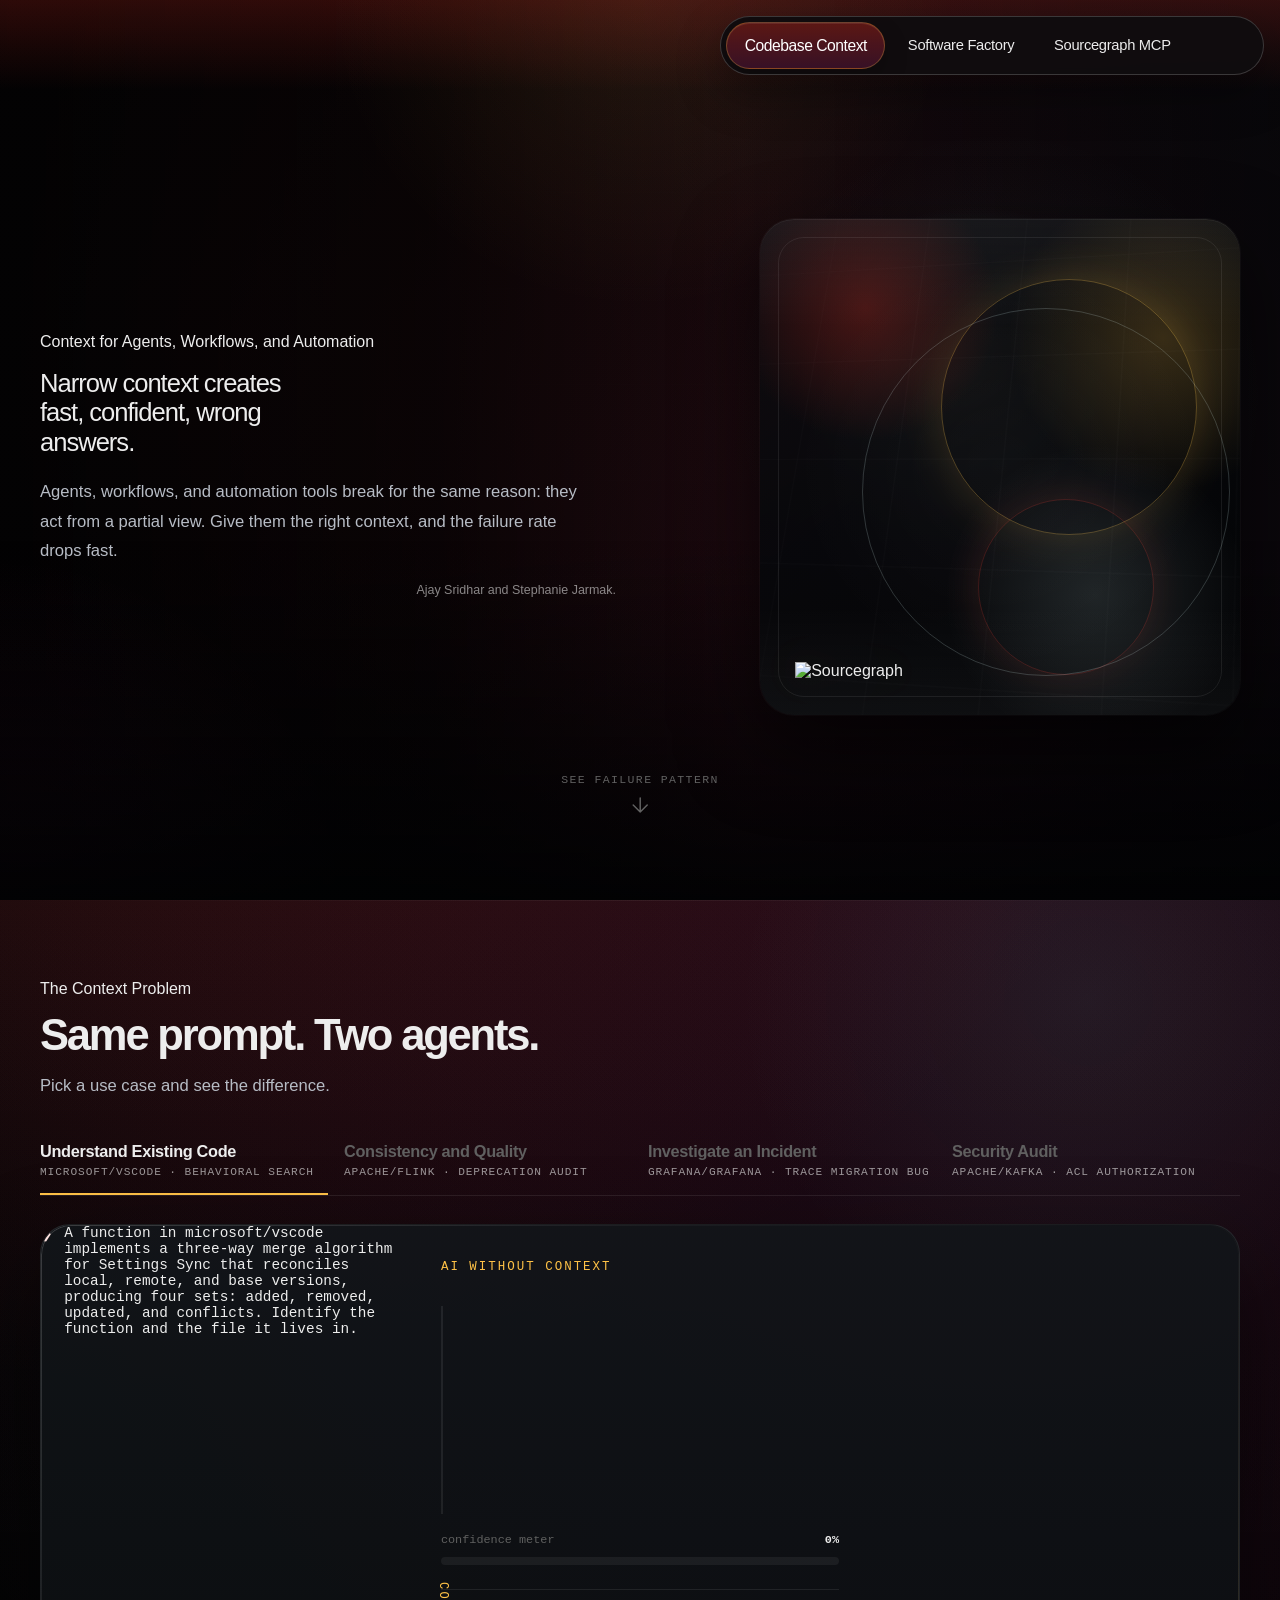
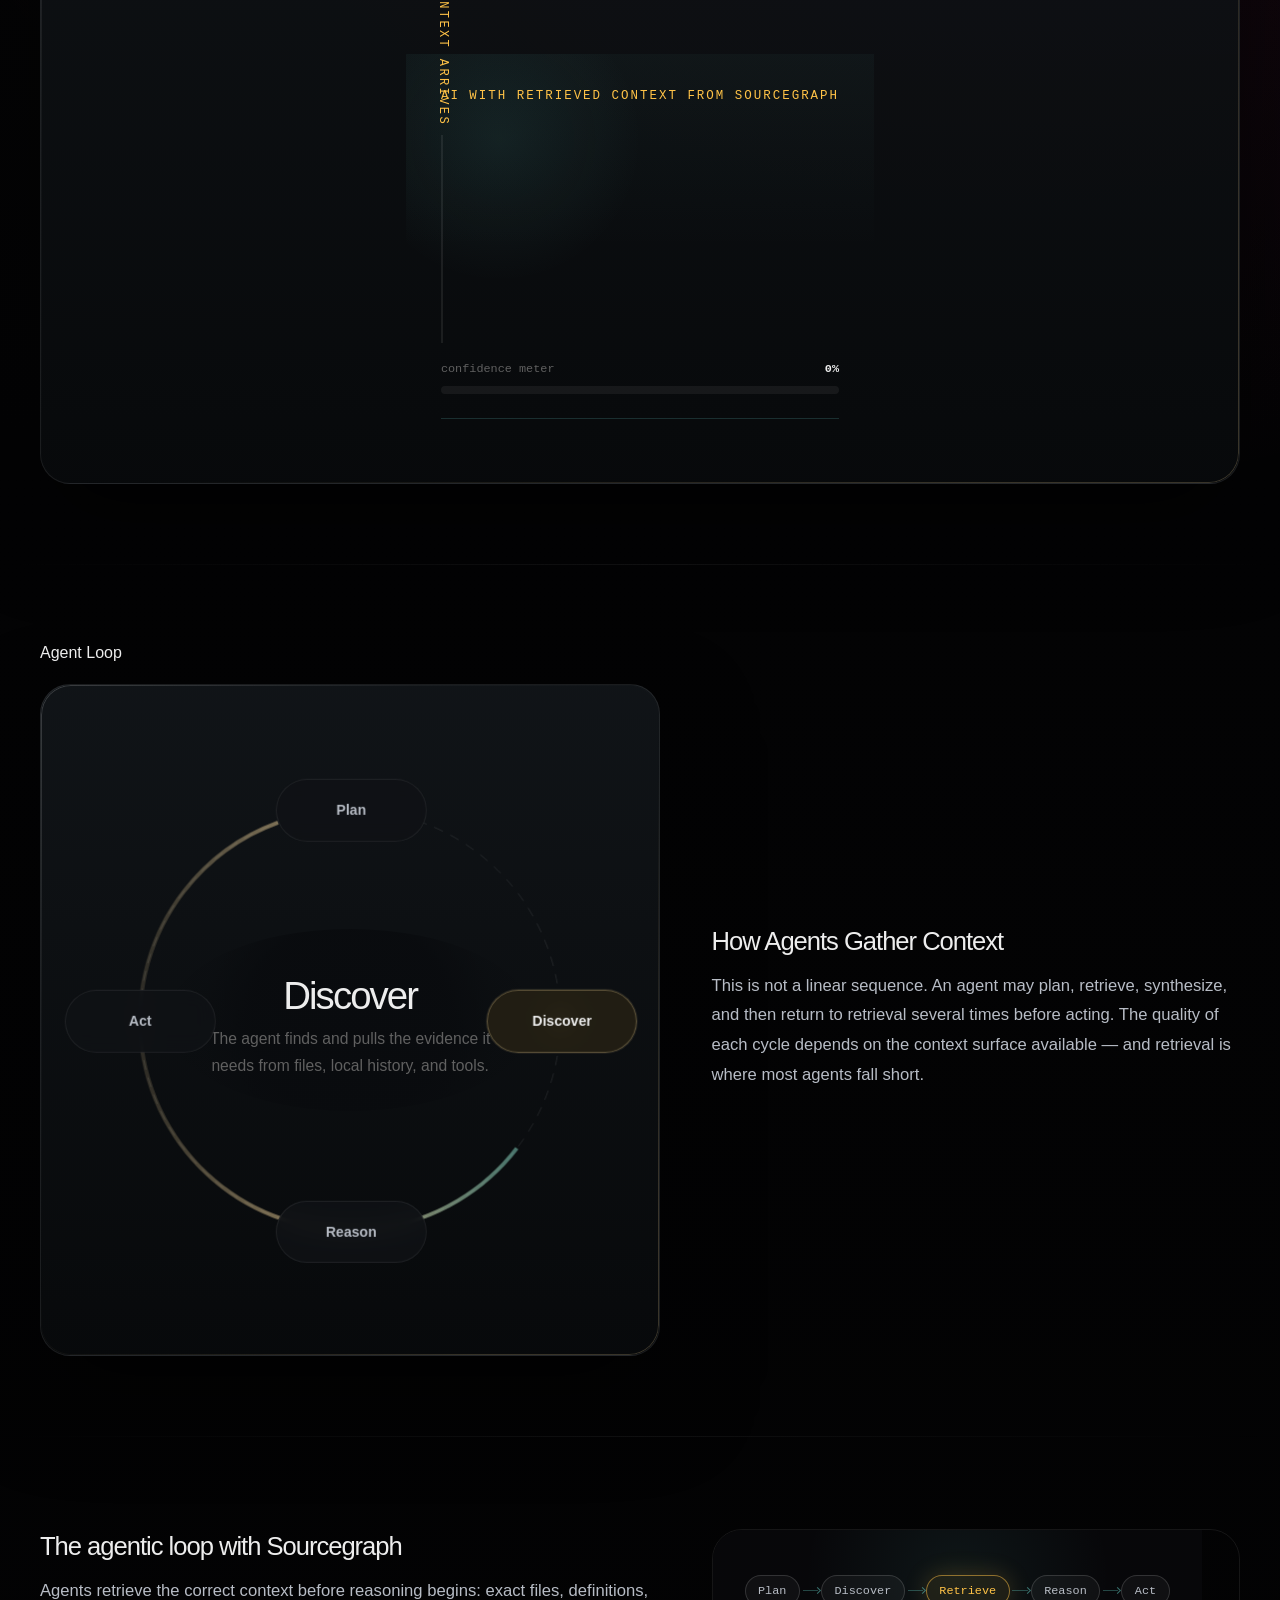
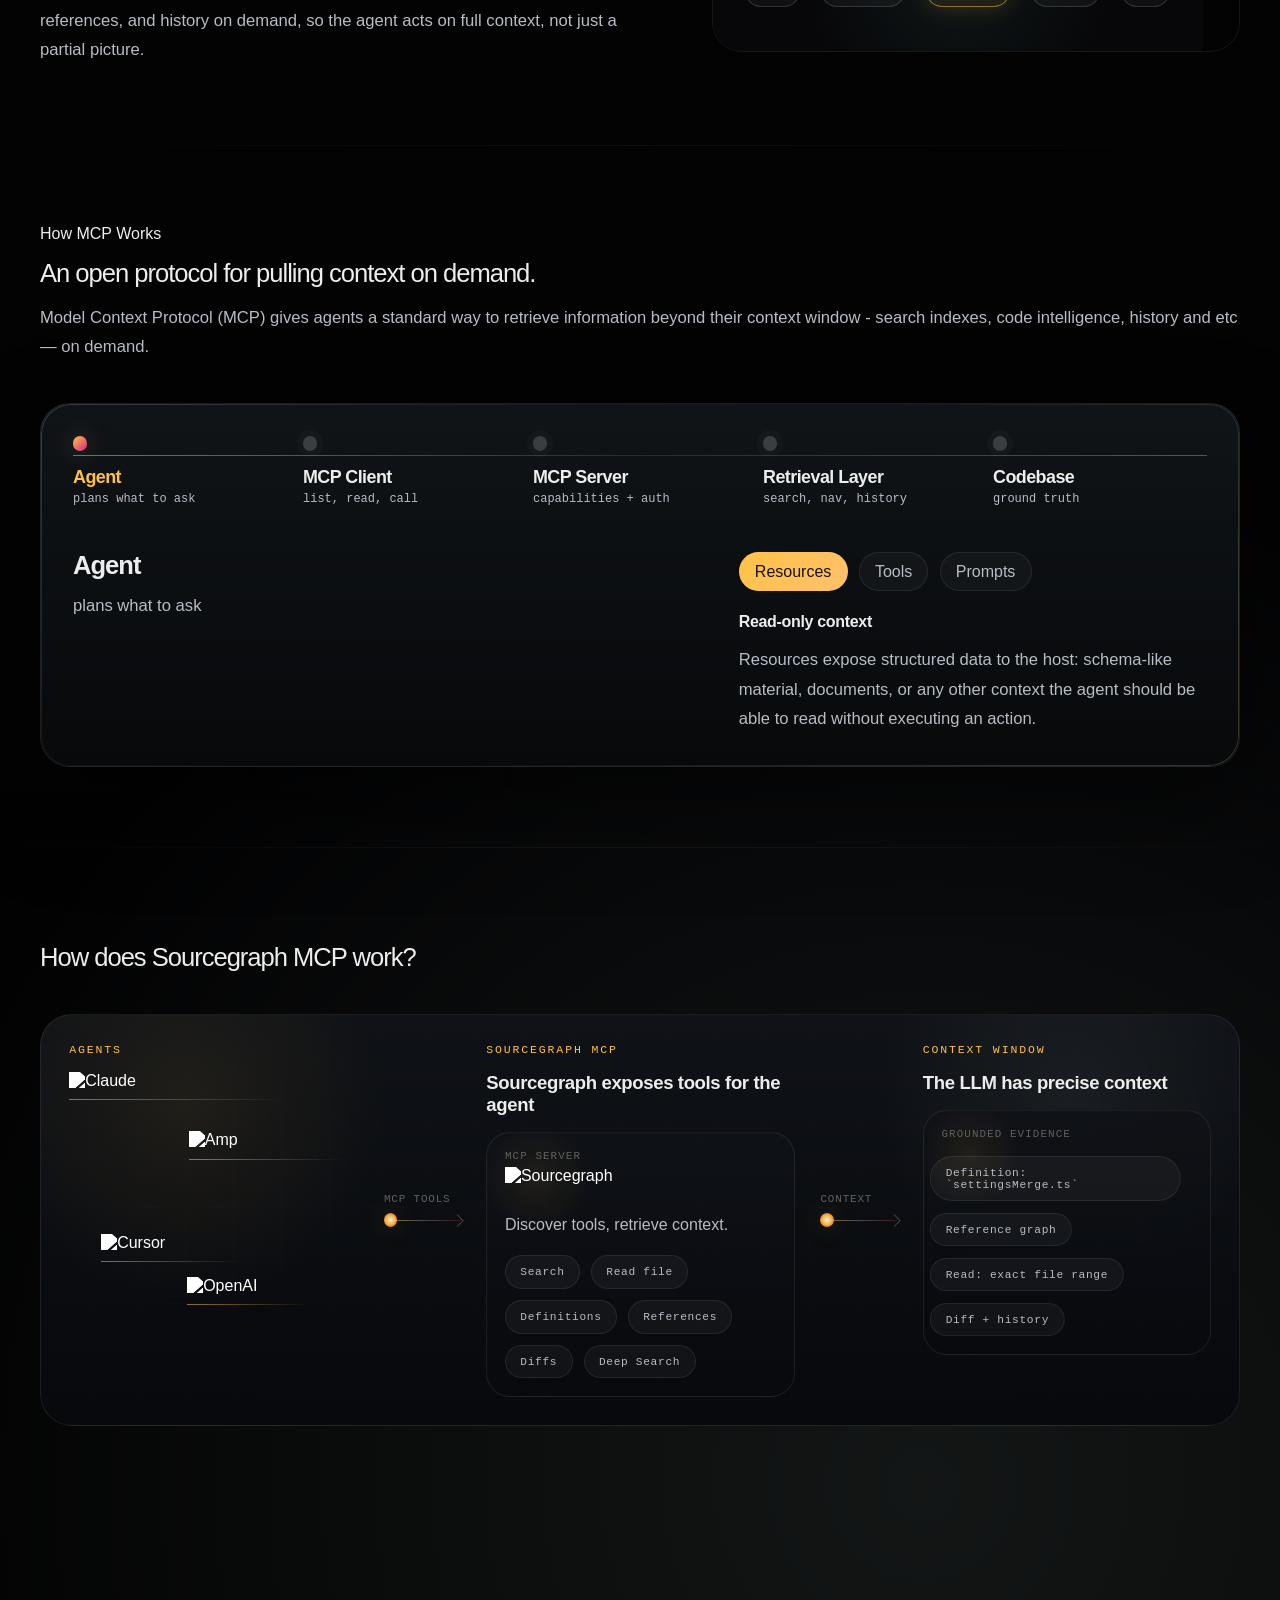
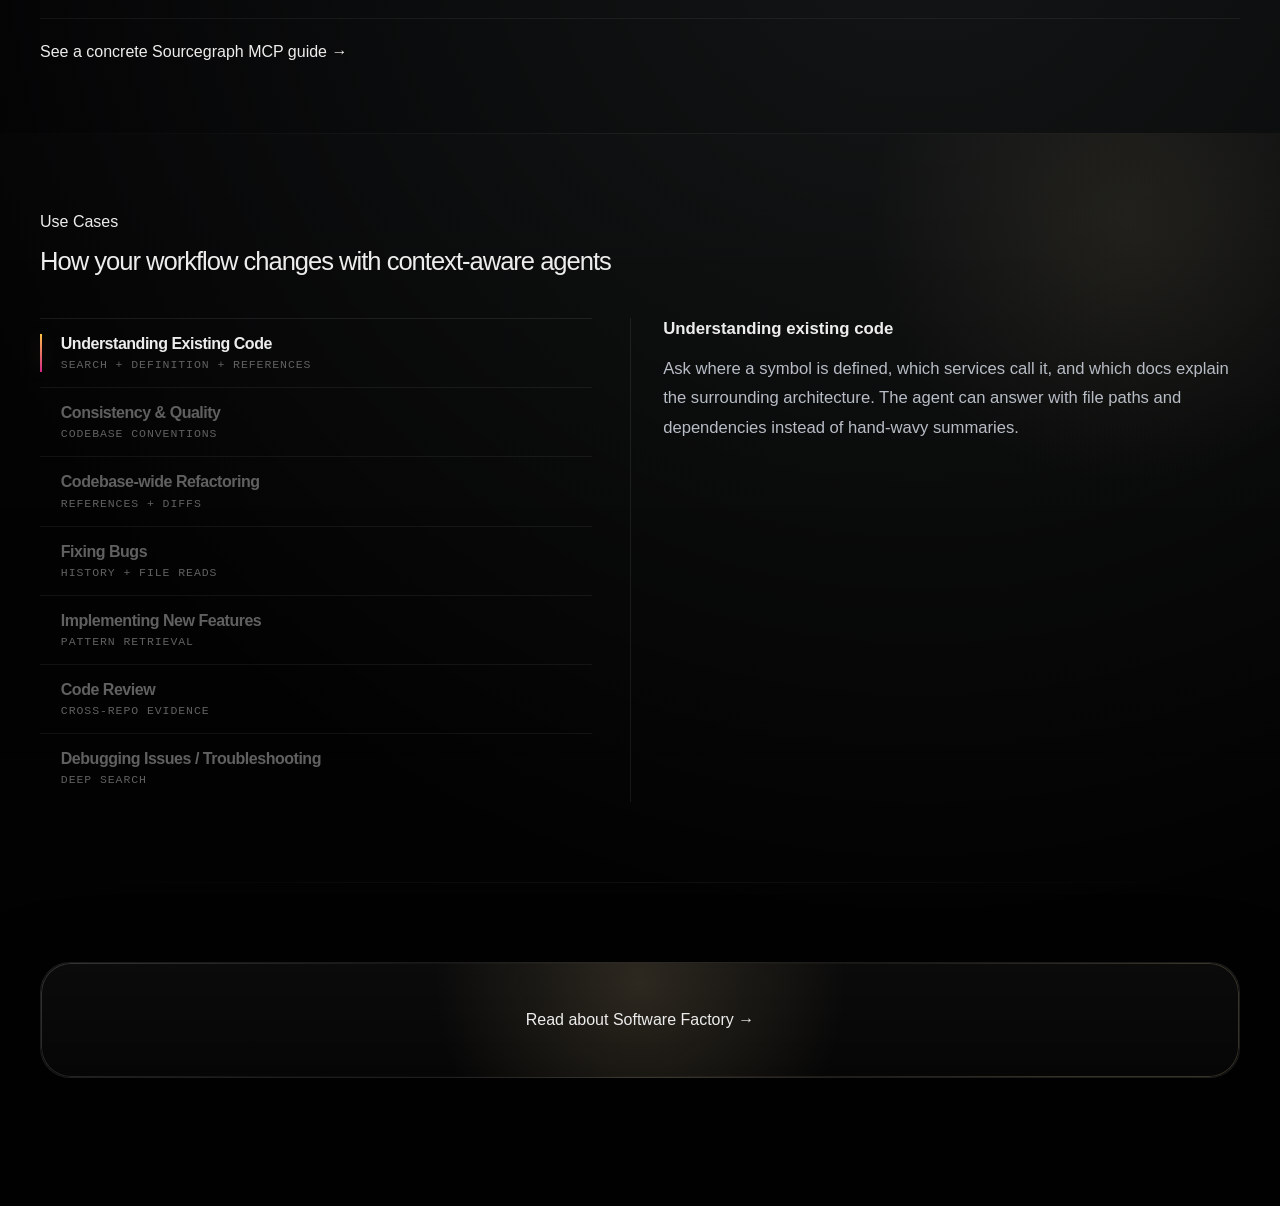
==== commit 85d77903: "Update navbar" ====
--- a/index.html
+++ b/index.html
@@ -15,7 +15,7 @@
   <div class="site-utility">
     <nav class="utility-group" aria-label="Primary">
       <a class="utility-link utility-link-brand" href="#top" aria-current="page">
-        <span class="brand-text">Context Engine</span>
+        <span class="brand-text">Codebase Context</span>
       </a>
       <a class="utility-link" href="./context-problem.html">Software Factory</a>
       <a class="utility-link" href="./mcp-guide.html">Sourcegraph MCP</a>
@@ -65,7 +65,7 @@
         <div class="hero-copy reveal">
           <span class="f-kicker">Context for Agents, Workflows, and Automation</span>
           <p class="hero-statement" id="heroTitle">
-            <span data-typewriter="Without context, agents work in the dark."></span>
+            <span>Narrow context creates fast, confident, <span class="text-wrong">wrong</span> answers.</span>
           </p>
           <p class="hero-support">
             Agents, workflows, and automation tools break for the same reason: they act from a partial view. Give them the right context, and the failure rate drops fast.
@@ -100,10 +100,8 @@
       <div class="container">
         <div class="section-heading reveal">
           <span class="f-kicker">The Context Problem</span>
-          <h2 class="section-title section-title-small statement-title">Narrow context creates fast, confident, <span class="statement-emphasis">wrong</span> answers.</h2>
-          <p class="section-copy">
-            Same prompt. Two agents. Pick a use case and see the difference.
-          </p>
+          <h2 class="section-title section-title-small">Same prompt. Two agents.</h2>
+          <p class="section-copy">Pick a use case and see the difference.</p>
         </div>
 
         <div class="question-bar reveal">
@@ -126,56 +124,57 @@
         </div>
 
         <div class="contrast-stage reveal" id="problemDemo">
-          <article class="contrast-column">
-            <p class="contrast-label">AI without context</p>
-
-            <div class="console-view">
-              <div class="console-query">
-                <span class="prompt">❯</span>
-                <span id="withoutQuery">A function in microsoft/vscode implements a three-way merge algorithm for Settings Sync that reconciles local, remote, and base versions, producing four sets: added, removed, updated, and conflicts. Identify the function and the file it lives in.</span>
-              </div>
-              <div class="console-response">
-                <p id="withoutResponse"></p>
-              </div>
-              <div class="confidence">
-                <div class="confidence-meta">
-                  <span>confidence meter</span>
-                  <strong id="withoutConfidence">0%</strong>
-                </div>
-                <div class="confidence-bar">
-                  <div class="confidence-fill blind" id="withoutConfidenceFill"></div>
-                </div>
-              </div>
-            </div>
-          </article>
-
-          <div class="contrast-divider" aria-hidden="true">
-            <span>Context arrives</span>
-          </div>
-
-          <article class="contrast-column contrast-column-lit">
-            <p class="contrast-label">AI with retrieved context from Sourcegraph</p>
-
-            <div class="console-view console-view-lit">
-              <div class="console-query">
-                <span class="prompt prompt-good">❯</span>
-                <span id="withQuery">A function in microsoft/vscode implements a three-way merge algorithm for Settings Sync that reconciles local, remote, and base versions, producing four sets: added, removed, updated, and conflicts. Identify the function and the file it lives in.</span>
-              </div>
-              <div class="console-response">
-                <div class="log-stream" id="contextLogs"></div>
-                <p id="withResponse"></p>
-              </div>
-              <div class="confidence">
-                <div class="confidence-meta">
-                  <span>confidence meter</span>
-                  <strong id="withConfidence">0%</strong>
-                </div>
-                <div class="confidence-bar">
-                  <div class="confidence-fill lit" id="withConfidenceFill"></div>
-                </div>
-              </div>
-            </div>
-          </article>
+          <div class="problem-prompt">
+            <div class="console-query problem-prompt-query">
+              <span class="prompt prompt-shared" aria-hidden="true">❯</span>
+              <span id="problemQuery">A function in microsoft/vscode implements a three-way merge algorithm for Settings Sync that reconciles local, remote, and base versions, producing four sets: added, removed, updated, and conflicts. Identify the function and the file it lives in.</span>
+            </div>
+          </div>
+
+          <div class="problem-compare-grid">
+            <article class="contrast-column">
+              <p class="contrast-label">AI without context</p>
+
+              <div class="console-view">
+                <div class="console-response">
+                  <p id="withoutResponse"></p>
+                </div>
+                <div class="confidence">
+                  <div class="confidence-meta">
+                    <span>confidence meter</span>
+                    <strong id="withoutConfidence">0%</strong>
+                  </div>
+                  <div class="confidence-bar">
+                    <div class="confidence-fill blind" id="withoutConfidenceFill"></div>
+                  </div>
+                </div>
+              </div>
+            </article>
+
+            <div class="contrast-divider" aria-hidden="true">
+              <span>Context arrives</span>
+            </div>
+
+            <article class="contrast-column contrast-column-lit">
+              <p class="contrast-label">AI with retrieved context from Sourcegraph</p>
+
+              <div class="console-view console-view-lit">
+                <div class="console-response">
+                  <div class="log-stream" id="contextLogs"></div>
+                  <p id="withResponse"></p>
+                </div>
+                <div class="confidence">
+                  <div class="confidence-meta">
+                    <span>confidence meter</span>
+                    <strong id="withConfidence">0%</strong>
+                  </div>
+                  <div class="confidence-bar">
+                    <div class="confidence-fill lit" id="withConfidenceFill"></div>
+                  </div>
+                </div>
+              </div>
+            </article>
+          </div>
         </div>
 
       </div>
@@ -227,7 +226,7 @@
           <div class="section-heading reveal">
             <h2 class="section-title section-title-small statement-title">The agentic loop with Sourcegraph</h2>
             <p class="section-copy">
-              Sourcegraph adds retrieval between discovery and reasoning so the agent can act from grounded codebase context.
+              Agents retrieve the correct context before reasoning begins: exact files, definitions, references, and history on demand, so the agent acts on full context, not just a partial picture.
             </p>
           </div>
 
@@ -245,9 +244,6 @@
                   <div class="loop-flow-connector loop-flow-connector-lit" aria-hidden="true"></div>
                   <div class="loop-flow-node">Act</div>
                 </div>
-                <p class="loop-advantage-copy">
-                  Agents retrieve the correct context before reasoning begins: exact files, definitions, references, and history on demand, so the agent acts on full context, not just a partial picture.
-                </p>
               </div>
             </div>
           </div>
@@ -325,9 +321,6 @@
       <div class="container">
         <div class="section-heading reveal">
           <h2 class="section-title statement-title">How does Sourcegraph MCP work?</h2>
-          <p class="section-copy">
-            Model Context Protocol (MCP) gives agents a standard way to retrieve information beyond their context window: search indexes, code intelligence, and other retrieval systems on demand.
-          </p>
         </div>
 
         <div class="mcp-scene reveal" aria-label="Agent to Sourcegraph MCP flow">
@@ -383,7 +376,6 @@
               <h3 class="mcp-scene-title mcp-context-title" id="mcpContextTitle">The LLM has precise context</h3>
               <div class="mcp-context-shell">
                 <div class="mcp-context-bar">
-                  <span>Context Window</span>
                   <span>Grounded Evidence</span>
                 </div>
                 <div class="mcp-context-items" aria-hidden="true">
